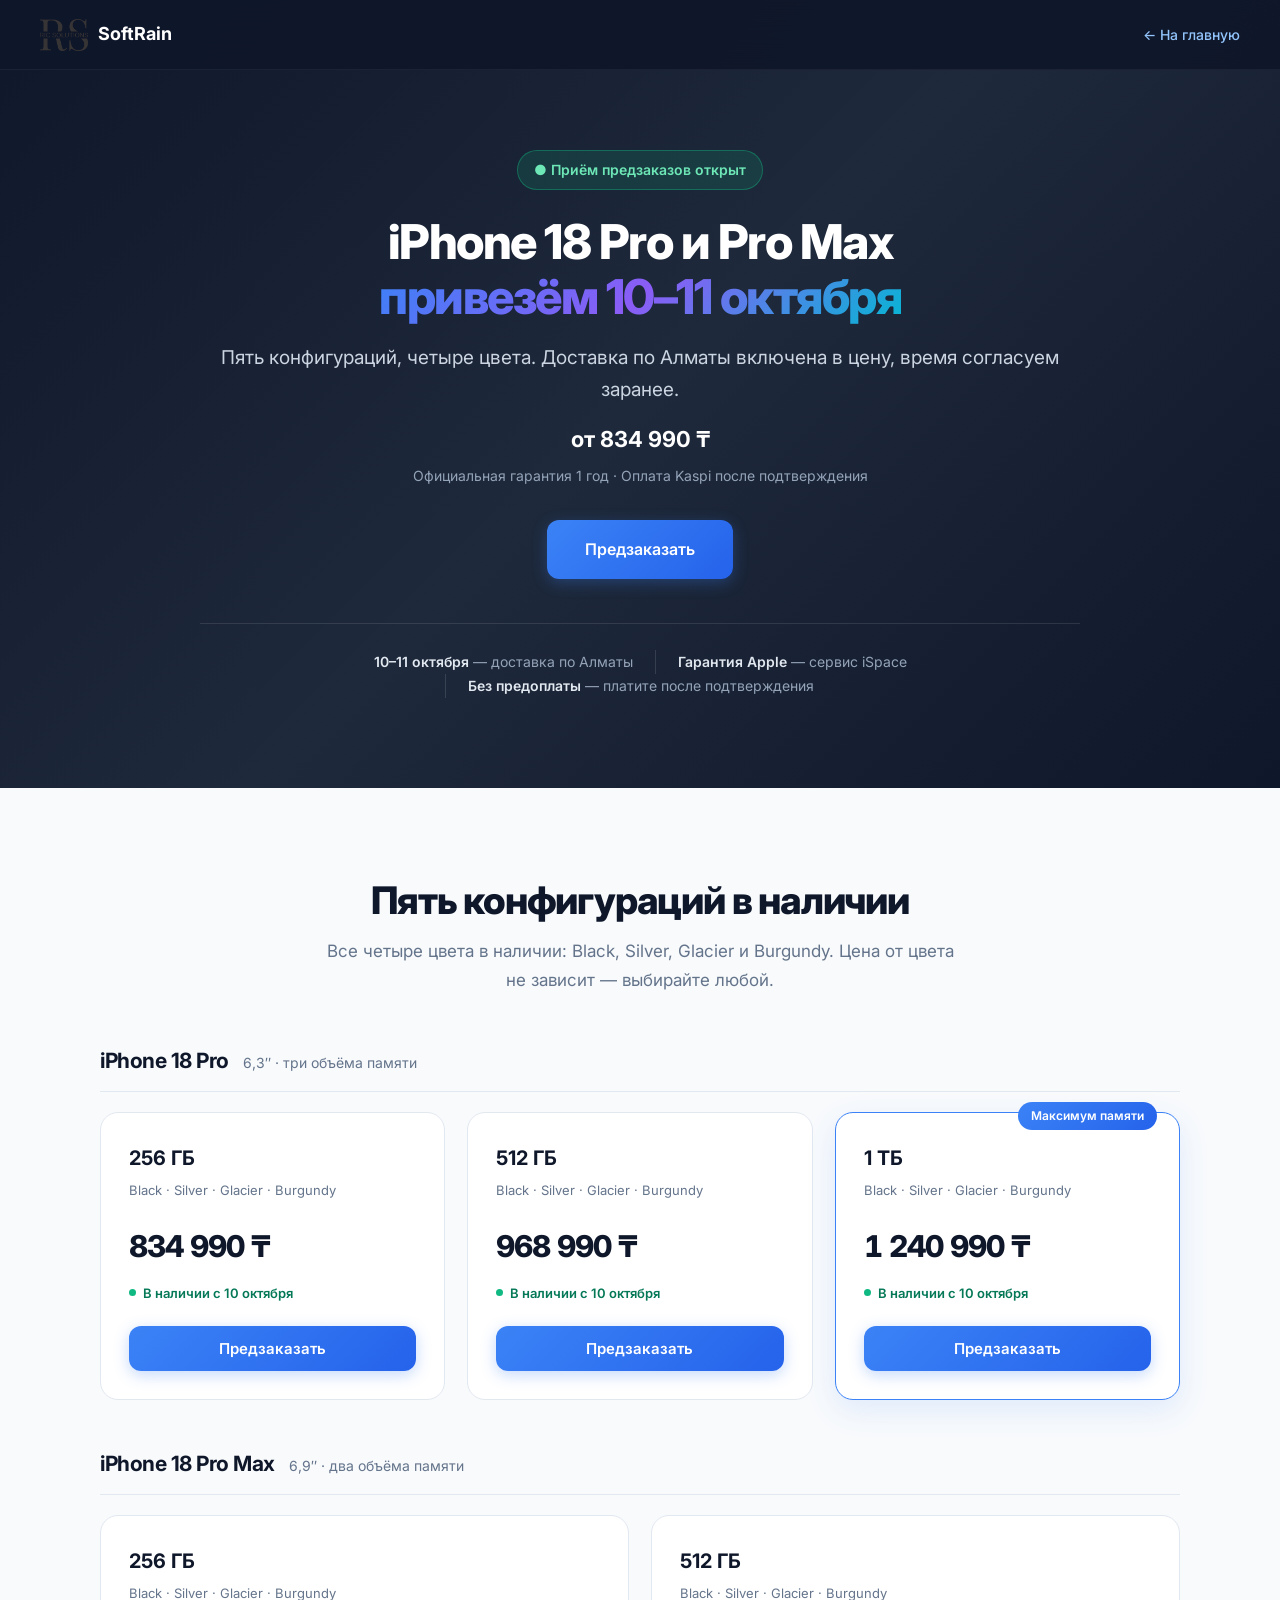
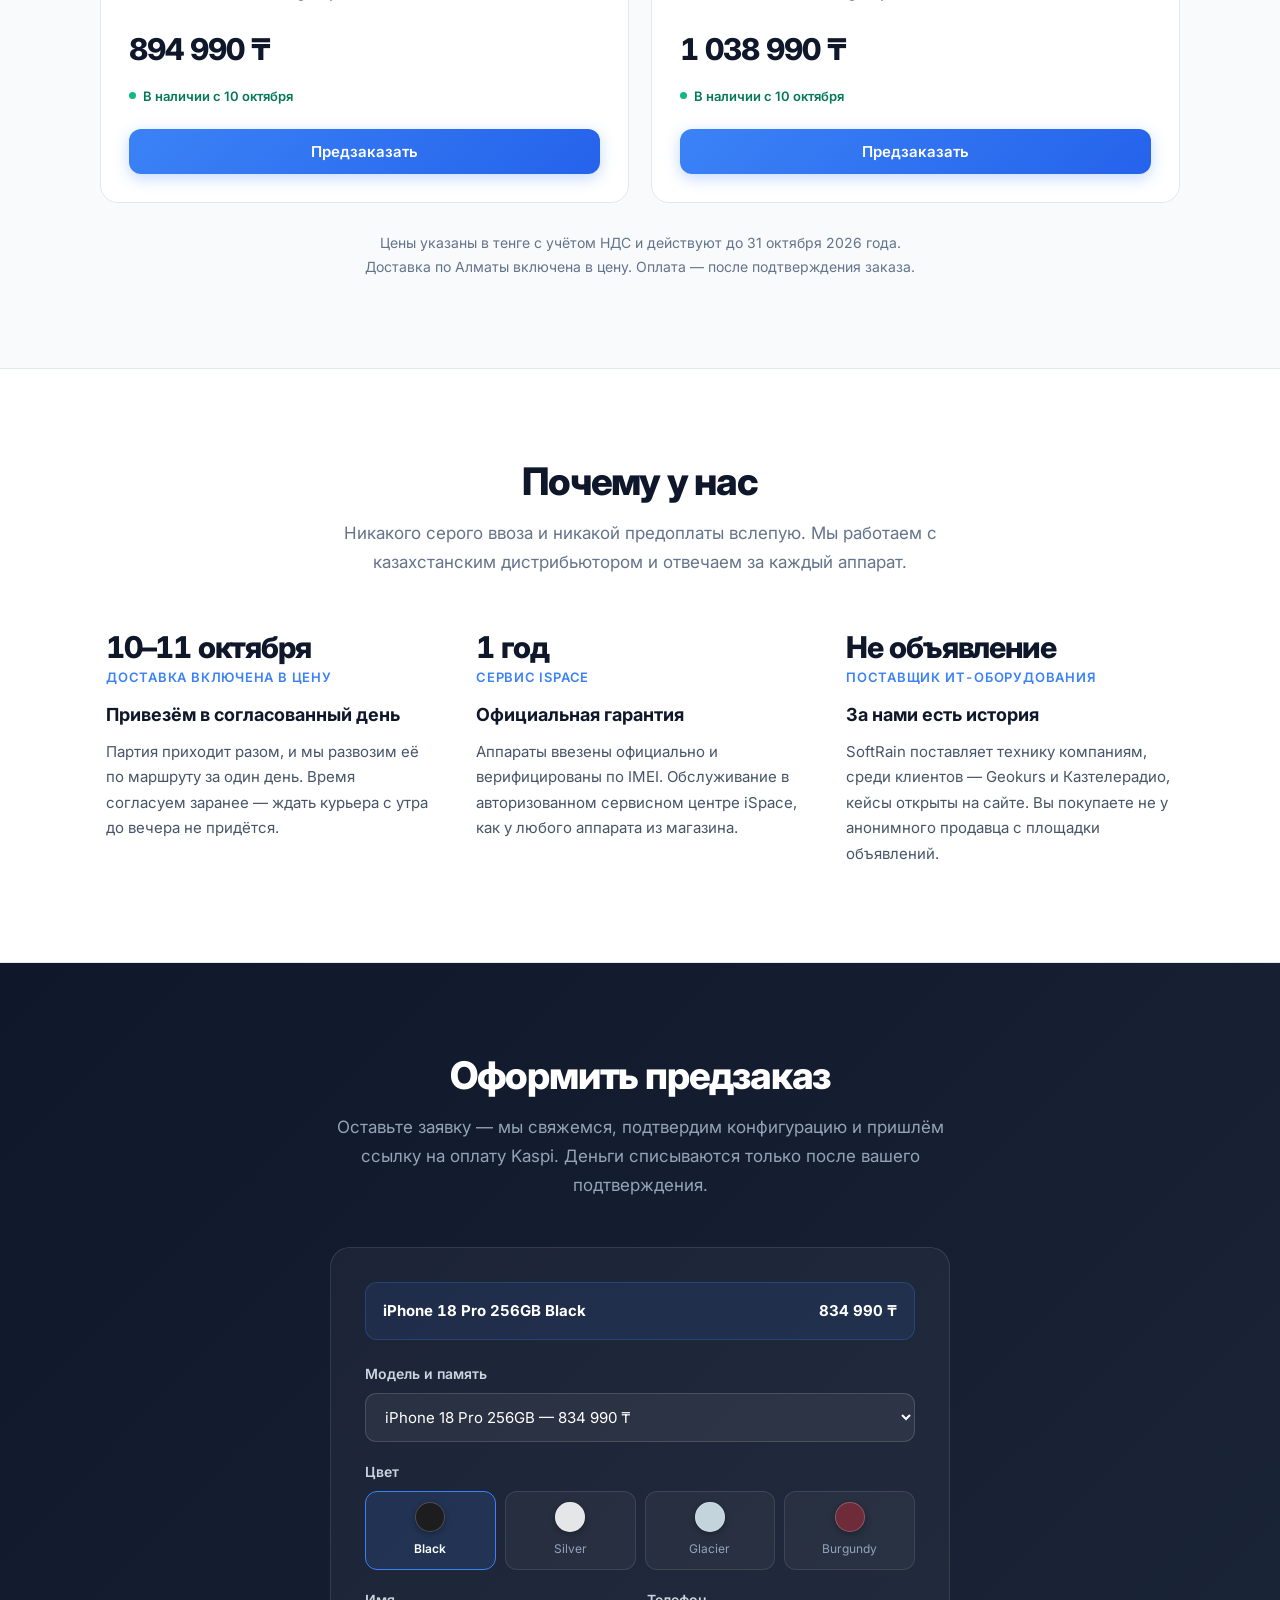
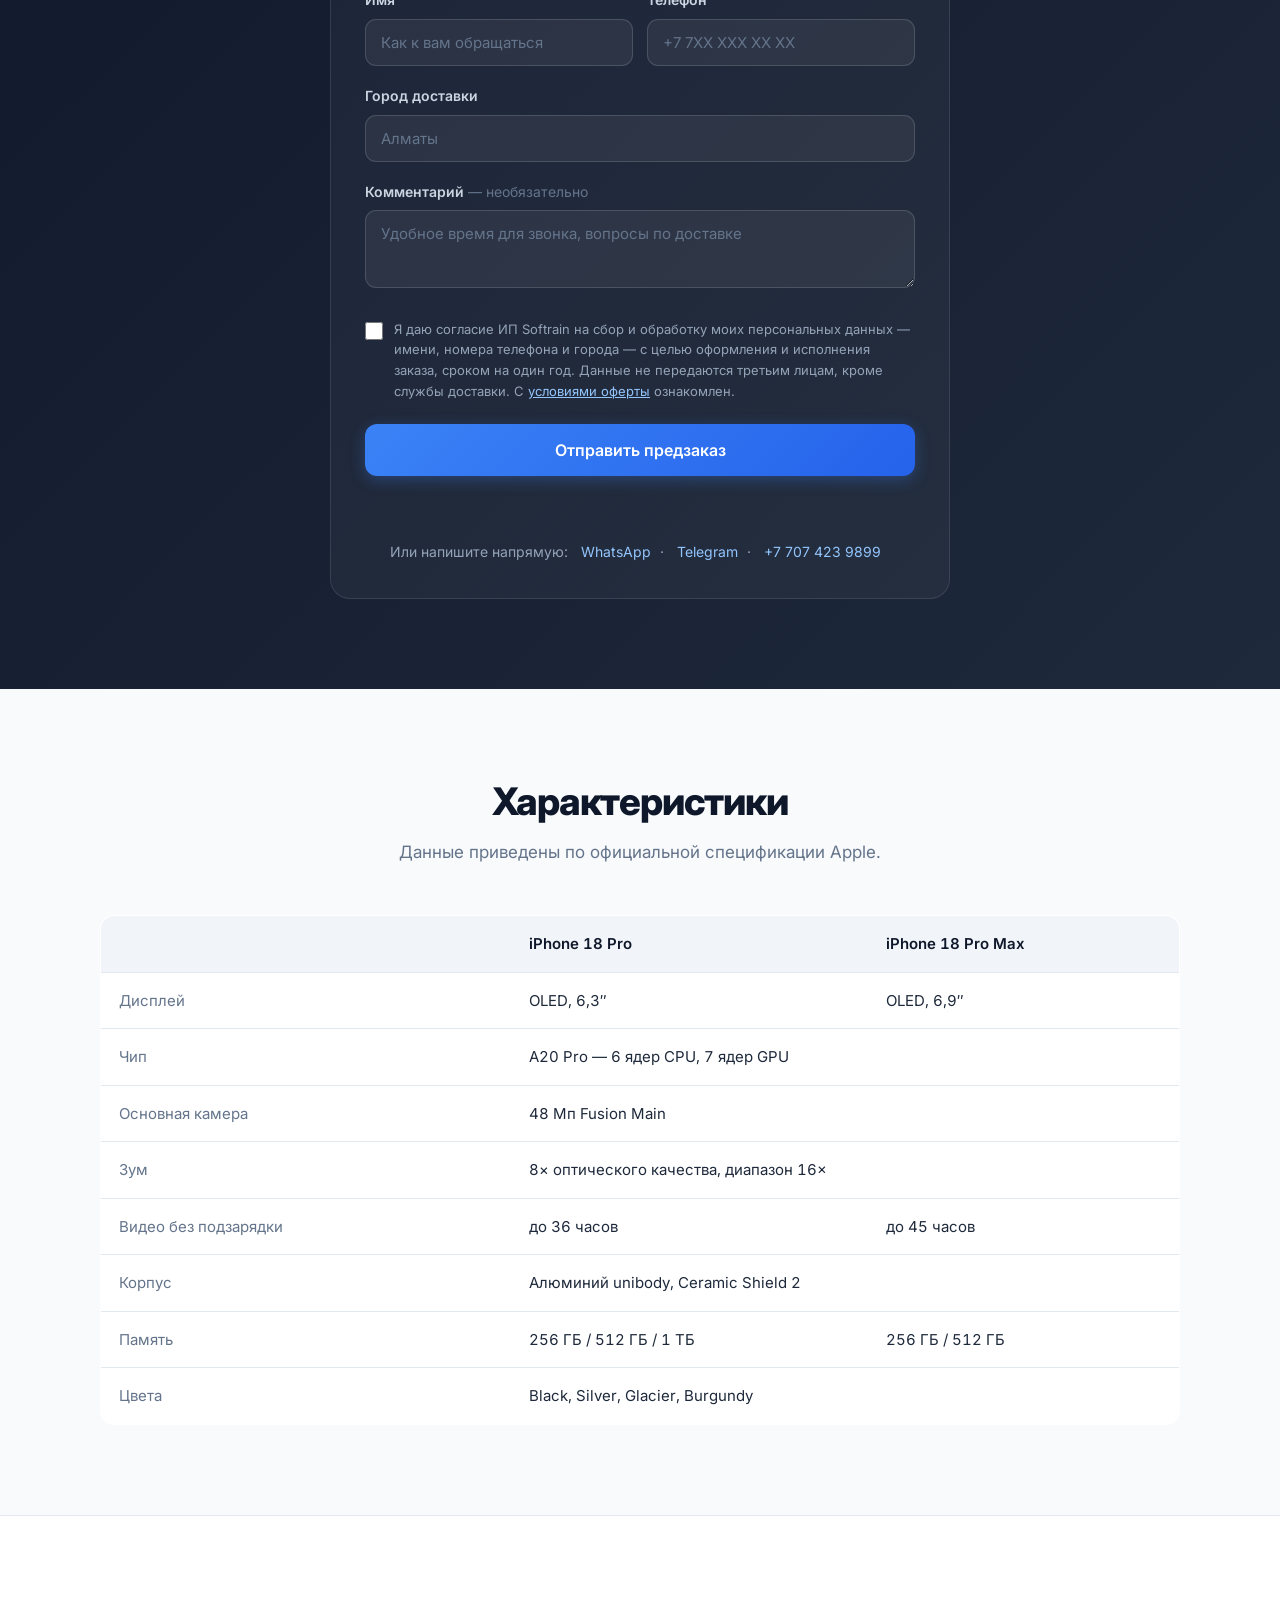
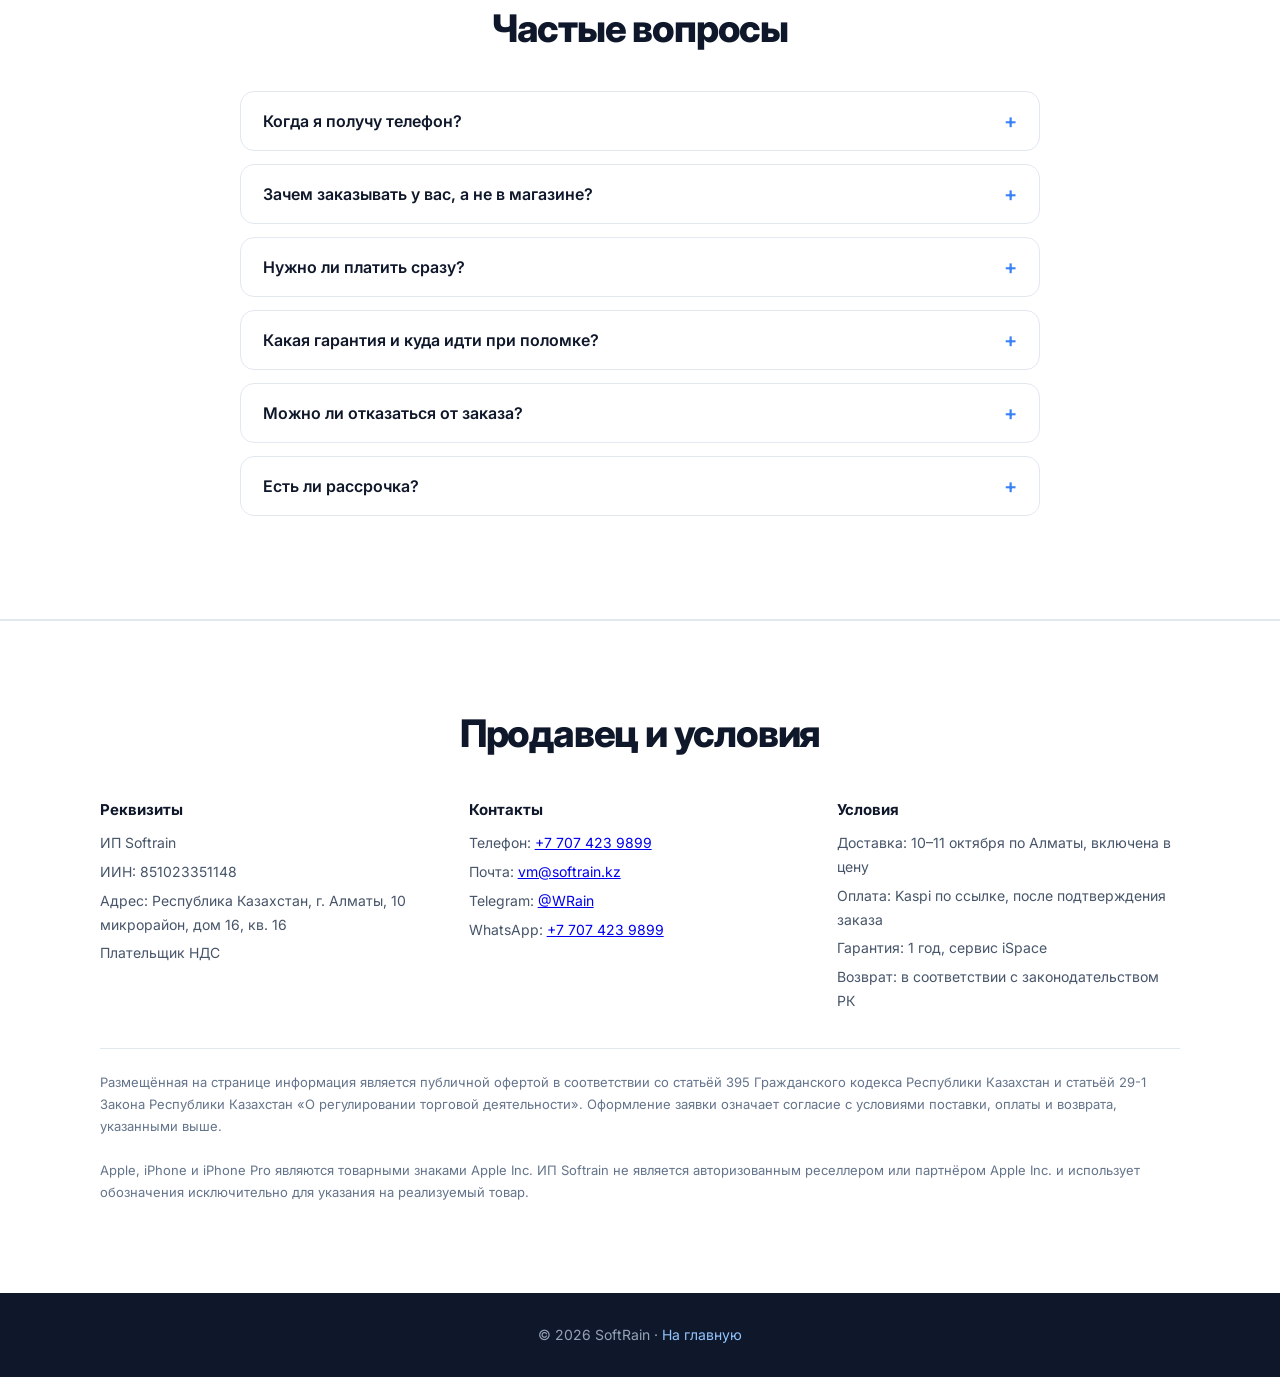
==== iphone-18-pro/index.html @ 3cad9bac "SEO: убран сломанный hreflang, добавлен узел организации Главная: три alternate hreflang вели на оди" ====
<!DOCTYPE html>
<html lang="ru">
<head>
  <meta charset="UTF-8">
  <meta name="viewport" content="width=device-width, initial-scale=1.0">
  <link rel="icon" type="image/svg+xml" href="../favicon.svg">
  <link rel="icon" type="image/png" href="../logo.png">

  <title>iPhone 18 Pro и Pro Max — предзаказ в Алматы от 834 990 ₸ | SoftRain</title>
  <meta name="description" content="Предзаказ iPhone 18 Pro и iPhone 18 Pro Max в Алматы от 834 990 ₸. Пять конфигураций, четыре цвета, доставка 10–11 октября включена в цену, официальная гарантия 1 год.">
  <meta name="robots" content="index, follow">
  <link rel="canonical" href="https://softrain.kz/iphone-18-pro/">

  <meta property="og:type" content="website">
  <meta property="og:url" content="https://softrain.kz/iphone-18-pro/">
  <meta property="og:title" content="iPhone 18 Pro и Pro Max — предзаказ в Алматы от 834 990 ₸">
  <meta property="og:description" content="Пять конфигураций, четыре цвета. Доставка 10–11 октября по Алматы включена в цену. Официальная гарантия 1 год, оплата Kaspi после подтверждения.">
  <meta property="og:image" content="https://softrain.kz/logo.png">
  <meta property="og:image:alt" content="SoftRain — предзаказ iPhone 18 Pro в Алматы">
  <meta property="og:locale" content="ru_RU">
  <meta property="og:site_name" content="SoftRain">
  <meta name="twitter:card" content="summary">
  <meta name="twitter:title" content="iPhone 18 Pro и Pro Max — предзаказ в Алматы">
  <meta name="twitter:description" content="Пять конфигураций, четыре цвета. Доставка 10–11 октября по Алматы включена в цену.">
  <meta name="twitter:image" content="https://softrain.kz/logo.png">

  <link rel="preconnect" href="https://fonts.googleapis.com">
  <link rel="preconnect" href="https://fonts.gstatic.com" crossorigin>
  <link href="https://fonts.googleapis.com/css2?family=Inter:wght@300;400;500;600;700;800&display=swap" rel="stylesheet">

  <style>
    :root {
      --blue: #3b82f6;
      --blue-dark: #2563eb;
      --navy: #0f172a;
      --navy-soft: #1e293b;
      --bg: #f8fafc;
      --border: #e2e8f0;
      --muted: #64748b;
      --muted-dark: #475569;
      --green: #10b981;
      --amber: #f59e0b;
    }

    * { box-sizing: border-box; margin: 0; padding: 0; }
    html { scroll-behavior: smooth; }

    body {
      font-family: 'Inter', 'Segoe UI', Tahoma, Geneva, Verdana, sans-serif;
      line-height: 1.7;
      background: var(--bg);
      color: var(--navy-soft);
    }

    /* ===== NAV ===== */
    .navbar {
      position: fixed; top: 0; left: 0; right: 0; z-index: 100;
      background: rgba(15, 23, 42, 0.95);
      backdrop-filter: blur(20px);
      padding: 0 40px;
      display: flex; align-items: center; justify-content: space-between;
      height: 70px;
      border-bottom: 1px solid rgba(255,255,255,0.05);
    }
    .nav-logo { display: flex; align-items: center; gap: 10px; text-decoration: none; color: #fff; font-weight: 700; font-size: 18px; }
    .nav-logo img { height: 32px; width: auto; }
    .nav-back { color: #93c5fd; text-decoration: none; font-size: 14px; font-weight: 500; }
    .nav-back:hover { color: #fff; }

    /* ===== HERO ===== */
    .hero {
      background: linear-gradient(135deg, #0f172a 0%, #1e293b 50%, #0f172a 100%);
      color: #fff;
      padding: 150px 20px 90px;
      text-align: center;
    }
    .hero-inner { max-width: 880px; margin: 0 auto; }
    .hero-badge {
      display: inline-flex; align-items: center; gap: 8px;
      background: rgba(16, 185, 129, 0.15);
      border: 1px solid rgba(16, 185, 129, 0.4);
      color: #6ee7b7;
      padding: 7px 16px; border-radius: 100px;
      font-size: 14px; font-weight: 600; margin-bottom: 24px;
    }
    .hero h1 {
      font-size: 48px; font-weight: 800; line-height: 1.15;
      letter-spacing: -1.5px; margin-bottom: 18px;
    }
    .hero h1 .accent {
      background: linear-gradient(135deg, #3b82f6, #8b5cf6, #06b6d4);
      -webkit-background-clip: text; background-clip: text; -webkit-text-fill-color: transparent;
    }
    .hero p.lead { font-size: 19px; color: #cbd5e1; margin-bottom: 14px; }
    .hero-price { font-size: 22px; font-weight: 700; color: #fff; margin-bottom: 32px; }
    .hero-price small { display: block; font-size: 14px; font-weight: 400; color: #94a3b8; margin-top: 6px; }

    .btn {
      display: inline-block; padding: 16px 38px; border-radius: 12px;
      font-size: 16px; font-weight: 600; text-decoration: none;
      border: none; cursor: pointer; transition: all .3s ease;
      font-family: inherit;
    }
    .btn-primary {
      background: linear-gradient(135deg, #3b82f6, #2563eb);
      color: #fff; box-shadow: 0 4px 15px rgba(59,130,246,.3);
    }
    .btn-primary:hover { transform: translateY(-2px); box-shadow: 0 8px 25px rgba(59,130,246,.4); }
    .btn-primary:disabled { opacity: .6; cursor: not-allowed; transform: none; }

    .hero-facts {
      display: flex; flex-wrap: wrap; justify-content: center;
      margin-top: 44px; border-top: 1px solid rgba(255,255,255,.1); padding-top: 26px;
    }
    .hero-fact { font-size: 14px; color: #94a3b8; padding: 0 22px; }
    .hero-fact + .hero-fact { border-left: 1px solid rgba(255,255,255,.12); }
    .hero-fact b { color: #e2e8f0; font-weight: 600; }

    /* ===== SECTIONS ===== */
    .section { padding: 90px 20px; }
    .section-inner { max-width: 1080px; margin: 0 auto; }
    .section-title { font-size: 38px; font-weight: 800; color: var(--navy); letter-spacing: -1.2px; line-height: 1.2; margin-bottom: 14px; text-align: center; }
    .section-sub { font-size: 17px; color: var(--muted); text-align: center; max-width: 640px; margin: 0 auto 48px; }

    /* ===== PRICE CARDS ===== */
    .models { display: grid; grid-template-columns: repeat(auto-fit, minmax(290px, 1fr)); gap: 22px; }
    .model-group + .model-group { margin-top: 46px; }
    .group-head {
      display: flex; align-items: baseline; gap: 14px; flex-wrap: wrap;
      margin-bottom: 20px; padding-bottom: 12px; border-bottom: 1px solid var(--border);
    }
    .group-head h3 { font-size: 21px; font-weight: 700; color: var(--navy); letter-spacing: -.5px; }
    .group-head span { font-size: 14px; color: var(--muted); }
    .model-card {
      background: #fff; border: 1px solid var(--border); border-radius: 18px;
      padding: 28px; transition: all .3s ease; position: relative;
      display: flex; flex-direction: column;
    }
    .model-card:hover { border-color: var(--blue); box-shadow: 0 12px 34px rgba(15,23,42,.09); transform: translateY(-3px); }
    .model-card.featured { border-color: var(--blue); box-shadow: 0 10px 30px rgba(59,130,246,.13); }
    .model-tag {
      position: absolute; top: -11px; right: 22px;
      background: linear-gradient(135deg, #3b82f6, #2563eb); color: #fff;
      font-size: 12px; font-weight: 600; padding: 4px 13px; border-radius: 100px;
    }
    .model-name { font-size: 20px; font-weight: 700; color: var(--navy); margin-bottom: 4px; }
    .model-meta { font-size: 13px; color: var(--muted); margin-bottom: 20px; }
    .price-row { display: flex; align-items: baseline; gap: 12px; flex-wrap: wrap; font-variant-numeric: tabular-nums; }
    .price-our { font-size: 30px; font-weight: 800; color: var(--navy); letter-spacing: -1px; }
    .model-avail {
      margin-top: 10px; font-size: 13px; font-weight: 600; color: #047857;
      display: flex; align-items: center; gap: 7px;
    }
    .model-avail::before { content: ''; width: 7px; height: 7px; border-radius: 50%; background: var(--green); }
    .model-card .btn { margin-top: 22px; width: 100%; text-align: center; padding: 13px; font-size: 15px; }
    .model-spacer { flex: 1; }

    .price-note { text-align: center; font-size: 14px; color: var(--muted); margin-top: 28px; }

    /* ===== WHY ===== */
    .why-section { background: #fff; border-top: 1px solid var(--border); border-bottom: 1px solid var(--border); }
    .why-grid { display: grid; grid-template-columns: repeat(auto-fit, minmax(280px, 1fr)); gap: 30px; }
    .why-item { padding: 6px; }
    .why-figure {
      font-size: 30px; font-weight: 800; color: var(--navy); letter-spacing: -1.2px;
      font-variant-numeric: tabular-nums; line-height: 1.1; margin-bottom: 4px;
    }
    .why-figure small { display: block; font-size: 13px; font-weight: 600; color: var(--blue); letter-spacing: .06em; text-transform: uppercase; margin-top: 6px; }
    .why-item h3 { font-size: 18px; font-weight: 700; color: var(--navy); margin: 16px 0 8px; }
    .why-item p { font-size: 15px; color: var(--muted-dark); }

    /* ===== FORM ===== */
    .order-section { background: linear-gradient(135deg, #0f172a, #1e293b); color: #fff; }
    .order-section .section-title { color: #fff; }
    .order-section .section-sub { color: #94a3b8; }
    .order-box { max-width: 620px; margin: 0 auto; background: rgba(255,255,255,.04); border: 1px solid rgba(255,255,255,.1); border-radius: 20px; padding: 34px; }
    .field { margin-bottom: 18px; }
    .field label { display: block; font-size: 14px; font-weight: 600; color: #cbd5e1; margin-bottom: 7px; }
    .field input, .field select, .field textarea {
      width: 100%; padding: 13px 15px; border-radius: 11px;
      border: 1px solid rgba(255,255,255,.14); background: rgba(255,255,255,.06);
      color: #fff; font-size: 15px; font-family: inherit;
    }
    .field input::placeholder, .field textarea::placeholder { color: #64748b; }
    .field input:focus, .field select:focus, .field textarea:focus { outline: none; border-color: var(--blue); background: rgba(255,255,255,.09); }
    .field select option { background: #1e293b; color: #fff; }
    .field textarea { resize: vertical; min-height: 78px; }
    .field-row { display: grid; grid-template-columns: 1fr 1fr; gap: 14px; }

    .colors { display: flex; gap: 9px; flex-wrap: wrap; }
    .swatch {
      display: flex; flex-direction: column; align-items: center; gap: 7px;
      cursor: pointer; padding: 10px 8px; border-radius: 12px;
      border: 1px solid rgba(255,255,255,.1); background: rgba(255,255,255,.04);
      transition: all .2s ease; min-width: 74px; flex: 1;
    }
    .swatch:hover { background: rgba(255,255,255,.08); }
    .swatch.active { border-color: var(--blue); background: rgba(59,130,246,.14); }
    .swatch-dot { width: 30px; height: 30px; border-radius: 50%; box-shadow: inset 0 0 0 1px rgba(255,255,255,.22), 0 2px 6px rgba(0,0,0,.3); }
    .swatch-name { font-size: 12px; color: #94a3b8; }
    .swatch.active .swatch-name { color: #fff; font-weight: 600; }

    .consent { display: flex; gap: 11px; align-items: flex-start; margin: 22px 0; }
    .consent input { width: 18px; height: 18px; margin-top: 3px; flex-shrink: 0; accent-color: var(--blue); }
    .consent label { font-size: 13px; color: #94a3b8; line-height: 1.6; }
    .consent a { color: #93c5fd; }

    .order-summary {
      background: rgba(59,130,246,.1); border: 1px solid rgba(59,130,246,.25);
      border-radius: 12px; padding: 15px 17px; margin-bottom: 22px; font-size: 15px;
    }
    .order-summary b { color: #fff; }
    .order-summary .sum-price { float: right; font-weight: 700; color: #fff; }

    .form-status { margin-top: 16px; font-size: 14px; min-height: 22px; }
    .form-status.error { color: #fca5a5; }
    .form-status.success { color: #6ee7b7; }
    .form-status pre { background: rgba(0,0,0,.3); padding: 12px; border-radius: 9px; margin-top: 10px; font-size: 12px; overflow-x: auto; color: #cbd5e1; }

    .alt-contacts { text-align: center; margin-top: 26px; font-size: 14px; color: #94a3b8; }
    .alt-contacts a { color: #93c5fd; text-decoration: none; margin: 0 9px; }

    /* ===== SPECS ===== */
    .spec-table { width: 100%; border-collapse: collapse; background: #fff; border-radius: 14px; overflow: hidden; border: 1px solid var(--border); }
    .spec-table th, .spec-table td { padding: 15px 18px; text-align: left; border-bottom: 1px solid var(--border); font-size: 15px; }
    .spec-table th { background: #f1f5f9; font-weight: 600; color: var(--navy); }
    .spec-table td:first-child { color: var(--muted); width: 38%; }
    .spec-table tr:last-child th, .spec-table tr:last-child td { border-bottom: none; }
    .table-scroll { overflow-x: auto; }

    /* ===== FAQ ===== */
    .faq-item { background: #fff; border: 1px solid var(--border); border-radius: 14px; margin-bottom: 13px; overflow: hidden; }
    .faq-q { width: 100%; text-align: left; padding: 19px 22px; background: none; border: none; font-size: 16px; font-weight: 600; color: var(--navy); cursor: pointer; font-family: inherit; display: flex; justify-content: space-between; align-items: center; gap: 14px; }
    .faq-q span.chev { color: var(--blue); font-size: 20px; line-height: 1; transition: transform .25s ease; }
    .faq-item.open .faq-q span.chev { transform: rotate(45deg); }
    .faq-a { padding: 0 22px; max-height: 0; overflow: hidden; transition: max-height .3s ease, padding .3s ease; color: var(--muted-dark); font-size: 15px; }
    .faq-item.open .faq-a { padding: 0 22px 20px; max-height: 420px; }

    /* ===== LEGAL ===== */
    .legal-section { background: #fff; border-top: 1px solid var(--border); }
    .legal-grid { display: grid; grid-template-columns: repeat(auto-fit, minmax(260px, 1fr)); gap: 26px; font-size: 14px; color: var(--muted-dark); }
    .legal-grid h4 { font-size: 15px; color: var(--navy); margin-bottom: 9px; font-weight: 700; }
    .legal-grid p { margin-bottom: 5px; }
    .legal-note { margin-top: 30px; padding-top: 22px; border-top: 1px solid var(--border); font-size: 13px; color: var(--muted); }

    .footer { background: var(--navy); color: #94a3b8; text-align: center; padding: 30px 20px; font-size: 14px; }
    .footer a { color: #93c5fd; text-decoration: none; }

    /* ===== ТИПОГРАФИКА И ДОСТУПНОСТЬ ===== */
    h1, h2, h3, .section-title { text-wrap: balance; }
    .order-summary, .swatch-name, .spec-table td, .spec-table th { font-variant-numeric: tabular-nums; }

    a:focus-visible, button:focus-visible, input:focus-visible,
    select:focus-visible, textarea:focus-visible, .swatch:focus-visible {
      outline: 2px solid var(--blue); outline-offset: 3px; border-radius: 6px;
    }
    .order-section a:focus-visible, .order-section button:focus-visible,
    .order-section input:focus-visible, .order-section select:focus-visible,
    .order-section textarea:focus-visible, .swatch:focus-visible { outline-color: #93c5fd; }

    @media (prefers-reduced-motion: reduce) {
      html { scroll-behavior: auto; }
      *, *::before, *::after {
        animation-duration: .01ms !important; animation-iteration-count: 1 !important;
        transition-duration: .01ms !important;
      }
      .model-card:hover, .btn-primary:hover { transform: none; }
    }

    @media (max-width: 768px) {
      .navbar { padding: 0 18px; }
      .hero { padding: 120px 18px 66px; }
      .hero h1 { font-size: 32px; letter-spacing: -1px; }
      .hero p.lead { font-size: 16px; }
      .section { padding: 60px 18px; }
      .section-title { font-size: 27px; }
      .field-row { grid-template-columns: 1fr; }
      .order-box { padding: 24px 20px; }
      .hero-facts { flex-direction: column; align-items: center; gap: 14px; }
      .hero-fact { padding: 0; }
      .hero-fact + .hero-fact { border-left: none; }
    }
  </style>

  <script type="application/ld+json">
  {
    "@context": "https://schema.org",
    "@graph": [
      {
        "@type": "Organization",
        "@id": "https://softrain.kz/#organization",
        "name": "SoftRain",
        "url": "https://softrain.kz/",
        "logo": "https://softrain.kz/logo.png",
        "email": "vm@softrain.kz",
        "telephone": "+77074239899",
        "address": {
          "@type": "PostalAddress",
          "addressLocality": "Алматы",
          "addressCountry": "KZ"
        },
        "areaServed": { "@type": "City", "name": "Алматы" },
        "contactPoint": {
          "@type": "ContactPoint",
          "telephone": "+77074239899",
          "email": "vm@softrain.kz",
          "contactType": "sales",
          "areaServed": "KZ",
          "availableLanguage": ["Russian", "Kazakh"]
        }
      },
      {
        "@type": "BreadcrumbList",
        "itemListElement": [
          { "@type": "ListItem", "position": 1, "name": "SoftRain", "item": "https://softrain.kz/" },
          { "@type": "ListItem", "position": 2, "name": "iPhone 18 Pro и Pro Max", "item": "https://softrain.kz/iphone-18-pro/" }
        ]
      },
      {
        "@type": "ProductGroup",
        "name": "iPhone 18 Pro",
        "description": "iPhone 18 Pro, дисплей OLED 6,3 дюйма, чип A20 Pro, камера 48 Мп Fusion Main. Доступен в цветах Black, Silver, Glacier и Burgundy.",
        "brand": { "@type": "Brand", "name": "Apple" },
        "productGroupID": "iphone-18-pro",
        "variesBy": ["https://schema.org/size"],
        "hasVariant": [
          {
            "@type": "Product", "name": "iPhone 18 Pro 256GB",
            "offers": { "@type": "Offer", "price": "834990", "priceCurrency": "KZT",
              "availability": "https://schema.org/PreOrder", "availabilityStarts": "2026-10-10",
              "priceValidUntil": "2026-10-31", "itemCondition": "https://schema.org/NewCondition",
              "seller": { "@id": "https://softrain.kz/#organization" } }
          },
          {
            "@type": "Product", "name": "iPhone 18 Pro 512GB",
            "offers": { "@type": "Offer", "price": "968990", "priceCurrency": "KZT",
              "availability": "https://schema.org/PreOrder", "availabilityStarts": "2026-10-10",
              "priceValidUntil": "2026-10-31", "itemCondition": "https://schema.org/NewCondition",
              "seller": { "@id": "https://softrain.kz/#organization" } }
          },
          {
            "@type": "Product", "name": "iPhone 18 Pro 1TB",
            "offers": { "@type": "Offer", "price": "1240990", "priceCurrency": "KZT",
              "availability": "https://schema.org/PreOrder", "availabilityStarts": "2026-10-10",
              "priceValidUntil": "2026-10-31", "itemCondition": "https://schema.org/NewCondition",
              "seller": { "@id": "https://softrain.kz/#organization" } }
          }
        ]
      },
      {
        "@type": "ProductGroup",
        "name": "iPhone 18 Pro Max",
        "description": "iPhone 18 Pro Max, дисплей OLED 6,9 дюйма, чип A20 Pro, камера 48 Мп Fusion Main. Доступен в цветах Black, Silver, Glacier и Burgundy.",
        "brand": { "@type": "Brand", "name": "Apple" },
        "productGroupID": "iphone-18-pro-max",
        "variesBy": ["https://schema.org/size"],
        "hasVariant": [
          {
            "@type": "Product", "name": "iPhone 18 Pro Max 256GB",
            "offers": { "@type": "Offer", "price": "894990", "priceCurrency": "KZT",
              "availability": "https://schema.org/PreOrder", "availabilityStarts": "2026-10-10",
              "priceValidUntil": "2026-10-31", "itemCondition": "https://schema.org/NewCondition",
              "seller": { "@id": "https://softrain.kz/#organization" } }
          },
          {
            "@type": "Product", "name": "iPhone 18 Pro Max 512GB",
            "offers": { "@type": "Offer", "price": "1038990", "priceCurrency": "KZT",
              "availability": "https://schema.org/PreOrder", "availabilityStarts": "2026-10-10",
              "priceValidUntil": "2026-10-31", "itemCondition": "https://schema.org/NewCondition",
              "seller": { "@id": "https://softrain.kz/#organization" } }
          }
        ]
      }
    ]
  }
  </script>
</head>
<body>

  <nav class="navbar">
    <a href="../" class="nav-logo">
      <img src="../logo.png" alt="SoftRain">
      <span>SoftRain</span>
    </a>
    <a href="../" class="nav-back">← На главную</a>
  </nav>

  <section class="hero">
    <div class="hero-inner">
      <div class="hero-badge">● Приём предзаказов открыт</div>
      <h1>iPhone 18 Pro и Pro Max<br><span class="accent">привезём 10–11 октября</span></h1>
      <p class="lead">Пять конфигураций, четыре цвета. Доставка по Алматы включена в цену, время согласуем заранее.</p>
      <div class="hero-price">
        от 834 990 ₸
        <small>Официальная гарантия 1 год · Оплата Kaspi после подтверждения</small>
      </div>
      <a href="#order" class="btn btn-primary">Предзаказать</a>

      <div class="hero-facts">
        <div class="hero-fact"><b>10–11 октября</b> — доставка по Алматы</div>
        <div class="hero-fact"><b>Гарантия Apple</b> — сервис iSpace</div>
        <div class="hero-fact"><b>Без предоплаты</b> — платите после подтверждения</div>
      </div>
    </div>
  </section>

  <section class="section">
    <div class="section-inner">
      <h2 class="section-title">Пять конфигураций в наличии</h2>
      <p class="section-sub">Все четыре цвета в наличии: Black, Silver, Glacier и Burgundy. Цена от цвета не зависит — выбирайте любой.</p>

      <div class="model-group">
        <div class="group-head"><h3>iPhone 18 Pro</h3><span>6,3″ · три объёма памяти</span></div>
        <div class="models" id="models-pro"></div>
      </div>

      <div class="model-group">
        <div class="group-head"><h3>iPhone 18 Pro Max</h3><span>6,9″ · два объёма памяти</span></div>
        <div class="models" id="models-max"></div>
      </div>

      <p class="price-note">
        Цены указаны в тенге с учётом НДС и действуют до 31 октября 2026 года.<br>
        Доставка по Алматы включена в цену. Оплата — после подтверждения заказа.
      </p>
    </div>
  </section>

  <section class="section why-section">
    <div class="section-inner">
      <h2 class="section-title">Почему у нас</h2>
      <p class="section-sub">Никакого серого ввоза и никакой предоплаты вслепую. Мы работаем с казахстанским дистрибьютором и отвечаем за каждый аппарат.</p>

      <div class="why-grid">
        <div class="why-item">
          <div class="why-figure">10–11 октября<small>доставка включена в цену</small></div>
          <h3>Привезём в согласованный день</h3>
          <p>Партия приходит разом, и мы развозим её по маршруту за один день. Время согласуем заранее — ждать курьера с утра до вечера не придётся.</p>
        </div>
        <div class="why-item">
          <div class="why-figure">1 год<small>сервис iSpace</small></div>
          <h3>Официальная гарантия</h3>
          <p>Аппараты ввезены официально и верифицированы по IMEI. Обслуживание в авторизованном сервисном центре iSpace, как у любого аппарата из магазина.</p>
        </div>
        <div class="why-item">
          <div class="why-figure">Не объявление<small>поставщик ИТ-оборудования</small></div>
          <h3>За нами есть история</h3>
          <p>SoftRain поставляет технику компаниям, среди клиентов — Geokurs и Казтелерадио, кейсы открыты на сайте. Вы покупаете не у анонимного продавца с площадки объявлений.</p>
        </div>
      </div>
    </div>
  </section>

  <section class="section order-section" id="order">
    <div class="section-inner">
      <h2 class="section-title">Оформить предзаказ</h2>
      <p class="section-sub">Оставьте заявку — мы свяжемся, подтвердим конфигурацию и пришлём ссылку на оплату Kaspi. Деньги списываются только после вашего подтверждения.</p>

      <div class="order-box">
        <form id="orderForm" novalidate>
          <div class="order-summary">
            <b id="sumModel">iPhone 18 Pro 256GB</b>
            <span class="sum-price" id="sumPrice">834 990 ₸</span>
          </div>

          <div class="field">
            <label for="fModel">Модель и память</label>
            <select id="fModel" name="model"></select>
          </div>

          <div class="field">
            <label>Цвет</label>
            <div class="colors" id="fColors"></div>
          </div>

          <div class="field-row">
            <div class="field">
              <label for="fName">Имя</label>
              <input type="text" id="fName" name="name" placeholder="Как к вам обращаться" required>
            </div>
            <div class="field">
              <label for="fPhone">Телефон</label>
              <input type="tel" id="fPhone" name="phone" placeholder="+7 7XX XXX XX XX" required>
            </div>
          </div>

          <div class="field">
            <label for="fCity">Город доставки</label>
            <input type="text" id="fCity" name="city" placeholder="Алматы" required>
          </div>

          <div class="field">
            <label for="fComment">Комментарий <span style="font-weight:400;color:#64748b">— необязательно</span></label>
            <textarea id="fComment" name="comment" placeholder="Удобное время для звонка, вопросы по доставке"></textarea>
          </div>

          <!-- Ловушка для ботов: человек это поле не видит и не заполняет -->
          <div aria-hidden="true" style="position:absolute;left:-9999px;top:auto;width:1px;height:1px;overflow:hidden">
            <label for="fWebsite">Не заполняйте это поле</label>
            <input type="text" id="fWebsite" name="website" tabindex="-1" autocomplete="off">
          </div>

          <div class="consent">
            <input type="checkbox" id="fConsent" name="consent" required>
            <label for="fConsent">
              Я даю согласие ИП Softrain на сбор и обработку моих персональных данных — имени, номера телефона и города — с целью оформления и исполнения заказа, сроком на один год. Данные не передаются третьим лицам, кроме службы доставки. С <a href="#legal">условиями оферты</a> ознакомлен.
            </label>
          </div>

          <button type="submit" class="btn btn-primary" id="submitBtn" style="width:100%">Отправить предзаказ</button>
          <div class="form-status" id="formStatus"></div>
        </form>

        <div class="alt-contacts">
          Или напишите напрямую:
          <a href="https://wa.me/77074239899" target="_blank" rel="noopener">WhatsApp</a>·
          <a href="https://t.me/WRain" target="_blank" rel="noopener">Telegram</a>·
          <a href="tel:+77074239899">+7 707 423 9899</a>
        </div>
      </div>
    </div>
  </section>

  <section class="section">
    <div class="section-inner">
      <h2 class="section-title">Характеристики</h2>
      <p class="section-sub">Данные приведены по официальной спецификации Apple.</p>

      <div class="table-scroll">
        <table class="spec-table">
          <tr><th></th><th>iPhone 18 Pro</th><th>iPhone 18 Pro Max</th></tr>
          <tr><td>Дисплей</td><td>OLED, 6,3″</td><td>OLED, 6,9″</td></tr>
          <tr><td>Чип</td><td colspan="2">A20 Pro — 6 ядер CPU, 7 ядер GPU</td></tr>
          <tr><td>Основная камера</td><td colspan="2">48 Мп Fusion Main</td></tr>
          <tr><td>Зум</td><td colspan="2">8× оптического качества, диапазон 16×</td></tr>
          <tr><td>Видео без подзарядки</td><td>до 36 часов</td><td>до 45 часов</td></tr>
          <tr><td>Корпус</td><td colspan="2">Алюминий unibody, Ceramic Shield 2</td></tr>
          <tr><td>Память</td><td>256 ГБ / 512 ГБ / 1 ТБ</td><td>256 ГБ / 512 ГБ</td></tr>
          <tr><td>Цвета</td><td colspan="2">Black, Silver, Glacier, Burgundy</td></tr>
        </table>
      </div>
    </div>
  </section>

  <section class="section why-section">
    <div class="section-inner" style="max-width:800px">
      <h2 class="section-title">Частые вопросы</h2>
      <div style="margin-top:40px">

        <div class="faq-item">
          <button class="faq-q">Когда я получу телефон? <span class="chev">+</span></button>
          <div class="faq-a">Партия поступает 10 октября 2026 года, развозим 10 и 11 октября по Алматы. Точное время согласуем с вами заранее. Если сроки поставки сдвинутся, мы сообщим об этом сразу, а не в день доставки.</div>
        </div>

        <div class="faq-item">
          <button class="faq-q">Зачем заказывать у вас, а не в магазине? <span class="chev">+</span></button>
          <div class="faq-a">Если вам нужен аппарат сегодня и подходит любая комплектация — в магазине будет быстрее, и это честный ответ. К нам имеет смысл обращаться, когда важны конкретная конфигурация и цвет, доставка в удобное время без поездки в торговый центр и живой человек на связи вместо колл-центра. Товар тот же — официального ввоза, с верифицированным IMEI.</div>
        </div>

        <div class="faq-item">
          <button class="faq-q">Нужно ли платить сразу? <span class="chev">+</span></button>
          <div class="faq-a">Нет. Заявка ни к чему вас не обязывает и денег не списывает. Мы сначала созваниваемся, подтверждаем наличие конфигурации и срок, и только потом присылаем ссылку на оплату Kaspi.</div>
        </div>

        <div class="faq-item">
          <button class="faq-q">Какая гарантия и куда идти при поломке? <span class="chev">+</span></button>
          <div class="faq-a">Официальная гарантия Apple сроком 1 год. Обслуживание в авторизованном сервисном центре iSpace. Мы не являемся авторизованным партнёром Apple, но поставляем аппараты официального ввоза, на которые гарантия распространяется в полном объёме.</div>
        </div>

        <div class="faq-item">
          <button class="faq-q">Можно ли отказаться от заказа? <span class="chev">+</span></button>
          <div class="faq-a">Да. До момента оплаты — в любой момент без объяснения причин. После оплаты и до получения товара предоплата возвращается в полном объёме в соответствии с Законом РК «О защите прав потребителей».</div>
        </div>

        <div class="faq-item">
          <button class="faq-q">Есть ли рассрочка? <span class="chev">+</span></button>
          <div class="faq-a">Рассрочки Kaspi Red у нас нет — она доступна только продавцам на площадке Kaspi.kz. Оплата производится единым платежом через Kaspi по ссылке, которую мы присылаем в мессенджер.</div>
        </div>

      </div>
    </div>
  </section>

  <section class="section legal-section" id="legal">
    <div class="section-inner">
      <h2 class="section-title">Продавец и условия</h2>
      <div class="legal-grid" style="margin-top:40px">
        <div>
          <h4>Реквизиты</h4>
          <p>ИП Softrain</p>
          <p>ИИН: 851023351148</p>
          <p>Адрес: Республика Казахстан, г. Алматы, 10 микрорайон, дом 16, кв. 16</p>
          <p>Плательщик НДС</p>
        </div>
        <div>
          <h4>Контакты</h4>
          <p>Телефон: <a href="tel:+77074239899">+7 707 423 9899</a></p>
          <p>Почта: <a href="mailto:vm@softrain.kz">vm@softrain.kz</a></p>
          <p>Telegram: <a href="https://t.me/WRain" target="_blank" rel="noopener">@WRain</a></p>
          <p>WhatsApp: <a href="https://wa.me/77074239899" target="_blank" rel="noopener">+7 707 423 9899</a></p>
        </div>
        <div>
          <h4>Условия</h4>
          <p>Доставка: 10–11 октября по Алматы, включена в цену</p>
          <p>Оплата: Kaspi по ссылке, после подтверждения заказа</p>
          <p>Гарантия: 1 год, сервис iSpace</p>
          <p>Возврат: в соответствии с законодательством РК</p>
        </div>
      </div>

      <div class="legal-note">
        Размещённая на странице информация является публичной офертой в соответствии со статьёй 395 Гражданского кодекса Республики Казахстан и статьёй 29-1 Закона Республики Казахстан «О регулировании торговой деятельности». Оформление заявки означает согласие с условиями поставки, оплаты и возврата, указанными выше.
        <br><br>
        Apple, iPhone и iPhone Pro являются товарными знаками Apple Inc. ИП Softrain не является авторизованным реселлером или партнёром Apple Inc. и использует обозначения исключительно для указания на реализуемый товар.
      </div>
    </div>
  </section>

  <div class="footer">
    <p>© 2026 SoftRain · <a href="../">На главную</a></p>
  </div>

  <script>
    // ==== Конфигурация ====
    // Приёмник заявок — Cloudflare Worker.
    // Токен бота лежит в секретах Worker и в этот файл не попадает.
    // Пустая строка переводит форму в локальный режим: показывает payload, ничего не отправляет.
    var ORDER_ENDPOINT = 'https://softrain-orders.vm-065.workers.dev';

    var CATALOG = [
      { id: 'pro-256',     sku: 'MJRP4AF/A', name: 'iPhone 18 Pro 256GB',     line: 'iPhone 18 Pro',     storage: '256 ГБ', our: 834990,  official: 849990,  featured: false },
      { id: 'pro-512',     sku: 'MJRU4AF/A', name: 'iPhone 18 Pro 512GB',     line: 'iPhone 18 Pro',     storage: '512 ГБ', our: 968990,  official: 993990,  featured: false },
      { id: 'pro-1tb',     sku: 'MJRY4AF/A', name: 'iPhone 18 Pro 1TB',       line: 'iPhone 18 Pro',     storage: '1 ТБ',   our: 1240990, official: 1275990, featured: true  },
      { id: 'max-256',     sku: 'MJXN4AF/A', name: 'iPhone 18 Pro Max 256GB', line: 'iPhone 18 Pro Max', storage: '256 ГБ', our: 894990,  official: 909990,  featured: false },
      { id: 'max-512',     sku: 'MJXT4AF/A', name: 'iPhone 18 Pro Max 512GB', line: 'iPhone 18 Pro Max', storage: '512 ГБ', our: 1038990, official: 1063990, featured: false }
    ];

    // Цена от цвета не зависит. Артикулы в CATALOG относятся к чёрным аппаратам —
    // для остальных цветов у дистрибьютора свои коды, поэтому наружу они не показываются.
    var COLORS = [
      { id: 'black',    name: 'Black',    hex: '#1d1d1f' },
      { id: 'silver',   name: 'Silver',   hex: '#e5e6e8' },
      { id: 'glacier',  name: 'Glacier',  hex: '#c3d4dd' },
      { id: 'burgundy', name: 'Burgundy', hex: '#6e2b39' }
    ];
    var selectedColor = COLORS[0];

    function money(n) { return n.toString().replace(/\B(?=(\d{3})+(?!\d))/g, ' ') + ' ₸'; }

    // ==== Карточки моделей ====
    (function renderModels() {
      var hosts = {
        'iPhone 18 Pro': document.getElementById('models-pro'),
        'iPhone 18 Pro Max': document.getElementById('models-max')
      };
      CATALOG.forEach(function (m) {
        var host = hosts[m.line];
        var card = document.createElement('div');
        card.className = 'model-card' + (m.featured ? ' featured' : '');
        card.innerHTML =
          (m.featured ? '<div class="model-tag">Максимум памяти</div>' : '') +
          '<div class="model-name">' + m.storage + '</div>' +
          '<div class="model-meta">Black · Silver · Glacier · Burgundy</div>' +
          '<div class="price-row">' +
            '<span class="price-our">' + money(m.our) + '</span>' +
          '</div>' +
          '<div class="model-avail">В наличии с 10 октября</div>' +
          '<div class="model-spacer"></div>';
        var btn = document.createElement('button');
        btn.type = 'button';
        btn.className = 'btn btn-primary';
        btn.textContent = 'Предзаказать';
        btn.addEventListener('click', function () { selectModel(m.id, true); });
        card.appendChild(btn);
        host.appendChild(card);
      });
    })();

    // ==== Выпадающий список ====
    (function fillSelect() {
      var sel = document.getElementById('fModel');
      CATALOG.forEach(function (m) {
        var opt = document.createElement('option');
        opt.value = m.id;
        opt.textContent = m.name + ' — ' + money(m.our);
        sel.appendChild(opt);
      });
      sel.addEventListener('change', function () { selectModel(sel.value, false); });
    })();

    function currentModel() {
      var id = document.getElementById('fModel').value;
      for (var i = 0; i < CATALOG.length; i++) { if (CATALOG[i].id === id) return CATALOG[i]; }
      return CATALOG[0];
    }

    // ==== Цвета ====
    (function renderColors() {
      var host = document.getElementById('fColors');
      COLORS.forEach(function (c, i) {
        var el = document.createElement('div');
        el.className = 'swatch' + (i === 0 ? ' active' : '');
        el.setAttribute('role', 'button');
        el.setAttribute('tabindex', '0');
        el.innerHTML = '<div class="swatch-dot" style="background:' + c.hex + '"></div>' +
                       '<div class="swatch-name">' + c.name + '</div>';
        function pick() {
          selectedColor = c;
          Array.prototype.forEach.call(host.children, function (n) { n.classList.remove('active'); });
          el.classList.add('active');
          updateSummary();
        }
        el.addEventListener('click', pick);
        el.addEventListener('keydown', function (e) { if (e.key === 'Enter' || e.key === ' ') { e.preventDefault(); pick(); } });
        host.appendChild(el);
      });
    })();

    function updateSummary() {
      var m = currentModel();
      document.getElementById('sumModel').textContent = m.name + ' ' + selectedColor.name;
      document.getElementById('sumPrice').textContent = money(m.our);
    }

    function selectModel(id, scroll) {
      document.getElementById('fModel').value = id;
      var m = currentModel();
      updateSummary();
      if (scroll) {
        document.getElementById('order').scrollIntoView({ behavior: 'smooth' });
        setTimeout(function () { document.getElementById('fName').focus(); }, 500);
      }
    }
    selectModel(CATALOG[0].id, false);

    // ==== FAQ ====
    Array.prototype.forEach.call(document.querySelectorAll('.faq-q'), function (q) {
      q.addEventListener('click', function () { q.parentElement.classList.toggle('open'); });
    });

    // ==== Отправка ====
    document.getElementById('orderForm').addEventListener('submit', function (e) {
      e.preventDefault();
      var status = document.getElementById('formStatus');
      var btn = document.getElementById('submitBtn');
      var m = currentModel();

      var data = {
        model: m.name,
        color: selectedColor.name,
        price: m.our,
        name: document.getElementById('fName').value.trim(),
        phone: document.getElementById('fPhone').value.trim(),
        city: document.getElementById('fCity').value.trim(),
        comment: document.getElementById('fComment').value.trim(),
        page: location.pathname,
        website: document.getElementById('fWebsite').value
      };

      status.className = 'form-status';
      if (!data.name || !data.phone || !data.city) {
        status.className = 'form-status error';
        status.textContent = 'Заполните имя, телефон и город.';
        return;
      }
      if (!document.getElementById('fConsent').checked) {
        status.className = 'form-status error';
        status.textContent = 'Без согласия на обработку персональных данных мы не можем принять заявку.';
        return;
      }

      if (typeof ym === 'function') { ym(106817733, 'reachGoal', 'preorder_submit'); }

      if (!ORDER_ENDPOINT) {
        status.className = 'form-status success';
        status.innerHTML = 'Локальный режим: данные собраны, но никуда не отправлены.' +
          '<pre>' + JSON.stringify(data, null, 2).replace(/</g, '&lt;') + '</pre>';
        return;
      }

      btn.disabled = true;
      status.textContent = 'Отправляем…';
      fetch(ORDER_ENDPOINT, {
        method: 'POST',
        headers: { 'Content-Type': 'application/json' },
        body: JSON.stringify(data)
      })
        .then(function (r) { if (!r.ok) { throw new Error('http ' + r.status); } return r.json(); })
        .then(function () {
          status.className = 'form-status success';
          status.textContent = 'Заявка принята. Мы свяжемся с вами в течение рабочего дня.';
          document.getElementById('orderForm').reset();
          selectedColor = COLORS[0];
          var sw = document.getElementById('fColors').children;
          Array.prototype.forEach.call(sw, function (n, i) { n.classList.toggle('active', i === 0); });
          selectModel(m.id, false);
        })
        .catch(function () {
          status.className = 'form-status error';
          status.textContent = 'Не удалось отправить. Напишите нам в WhatsApp или Telegram — ссылки ниже.';
        })
        .finally(function () { btn.disabled = false; });
    });

  </script>

  <!-- Yandex.Metrika -->
  <script type="text/javascript">
    (function(m,e,t,r,i,k,a){m[i]=m[i]||function(){(m[i].a=m[i].a||[]).push(arguments)};
    m[i].l=1*new Date();for(var j=0;j<document.scripts.length;j++){if(document.scripts[j].src===r){return;}}
    k=e.createElement(t),a=e.getElementsByTagName(t)[0],k.async=1,k.src=r,a.parentNode.insertBefore(k,a)})
    (window, document,'script','https://mc.yandex.ru/metrika/tag.js?id=106817733', 'ym');
    ym(106817733, 'init', {ssr:true, webvisor:true, clickmap:true, ecommerce:"dataLayer", accurateTrackBounce:true, trackLinks:true});
  </script>
  <noscript><div><img src="https://mc.yandex.ru/watch/106817733" style="position:absolute; left:-9999px;" alt="" /></div></noscript>
</body>
</html>
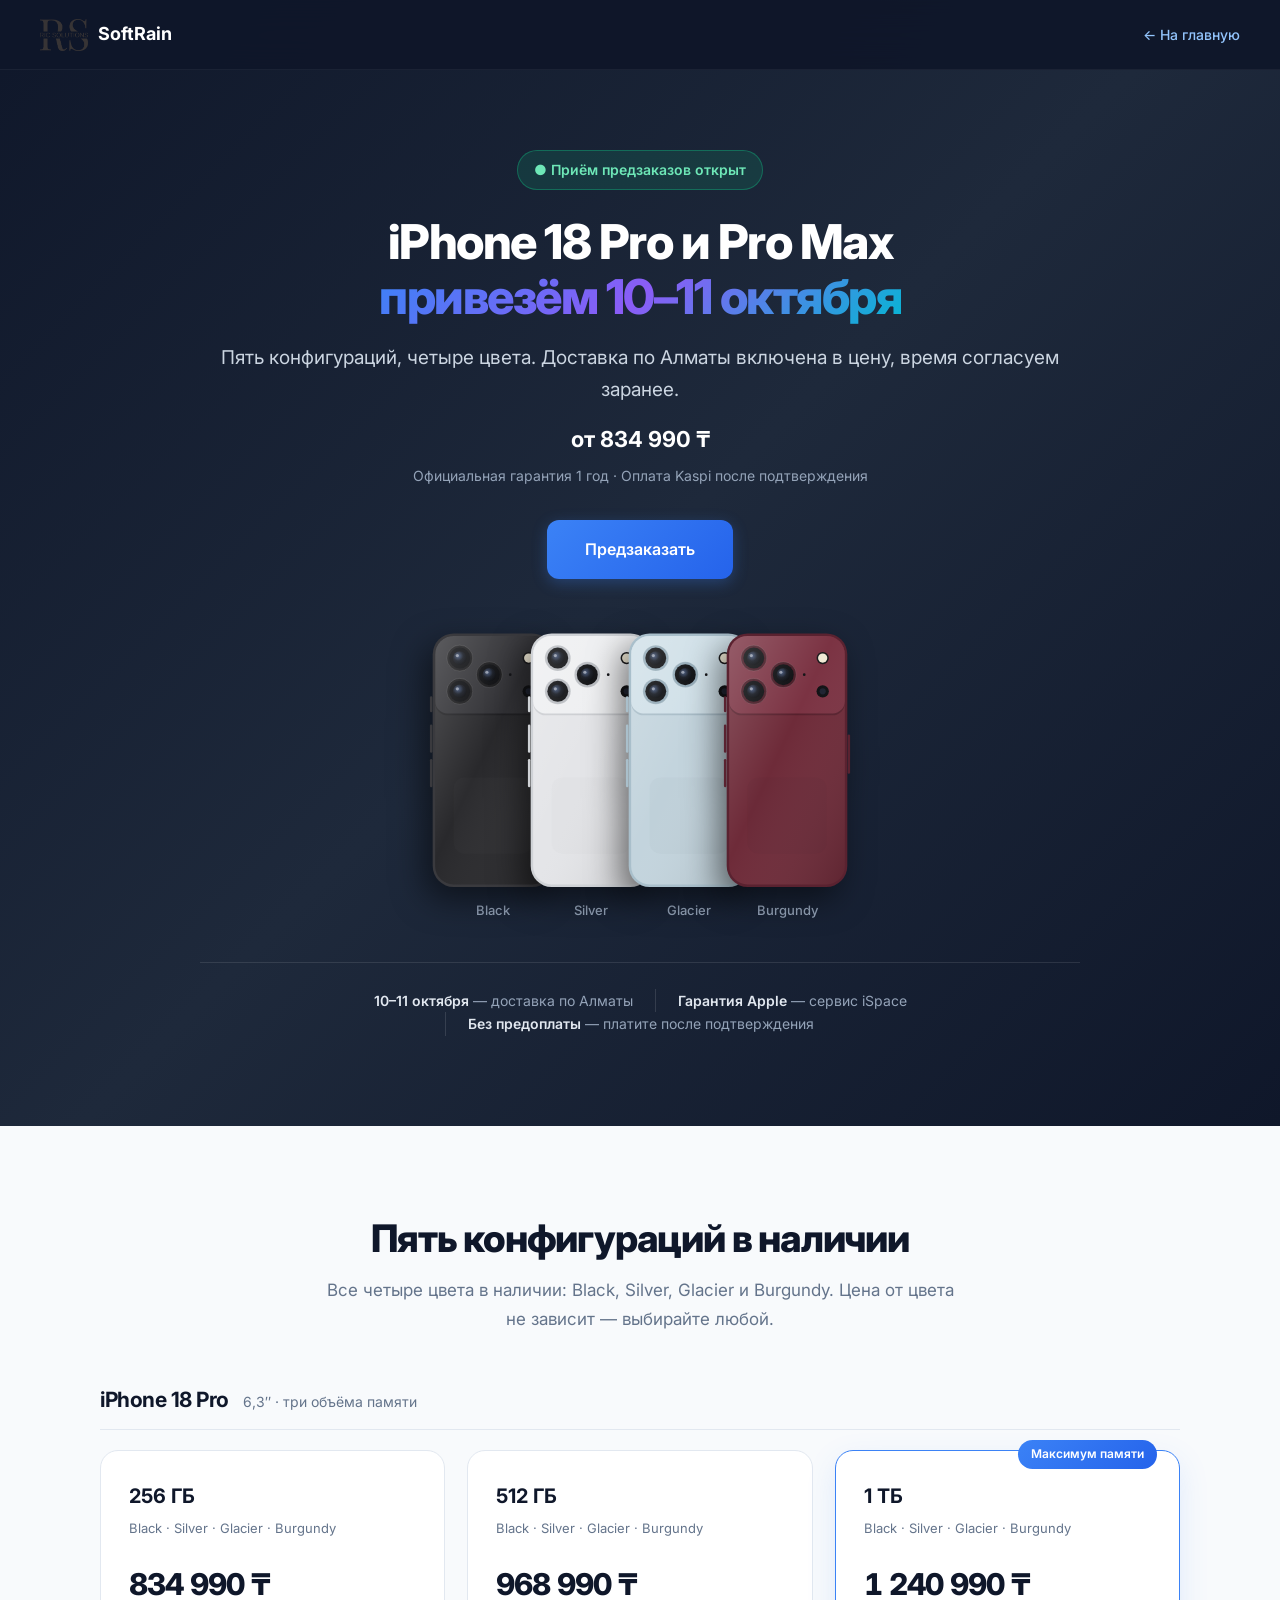
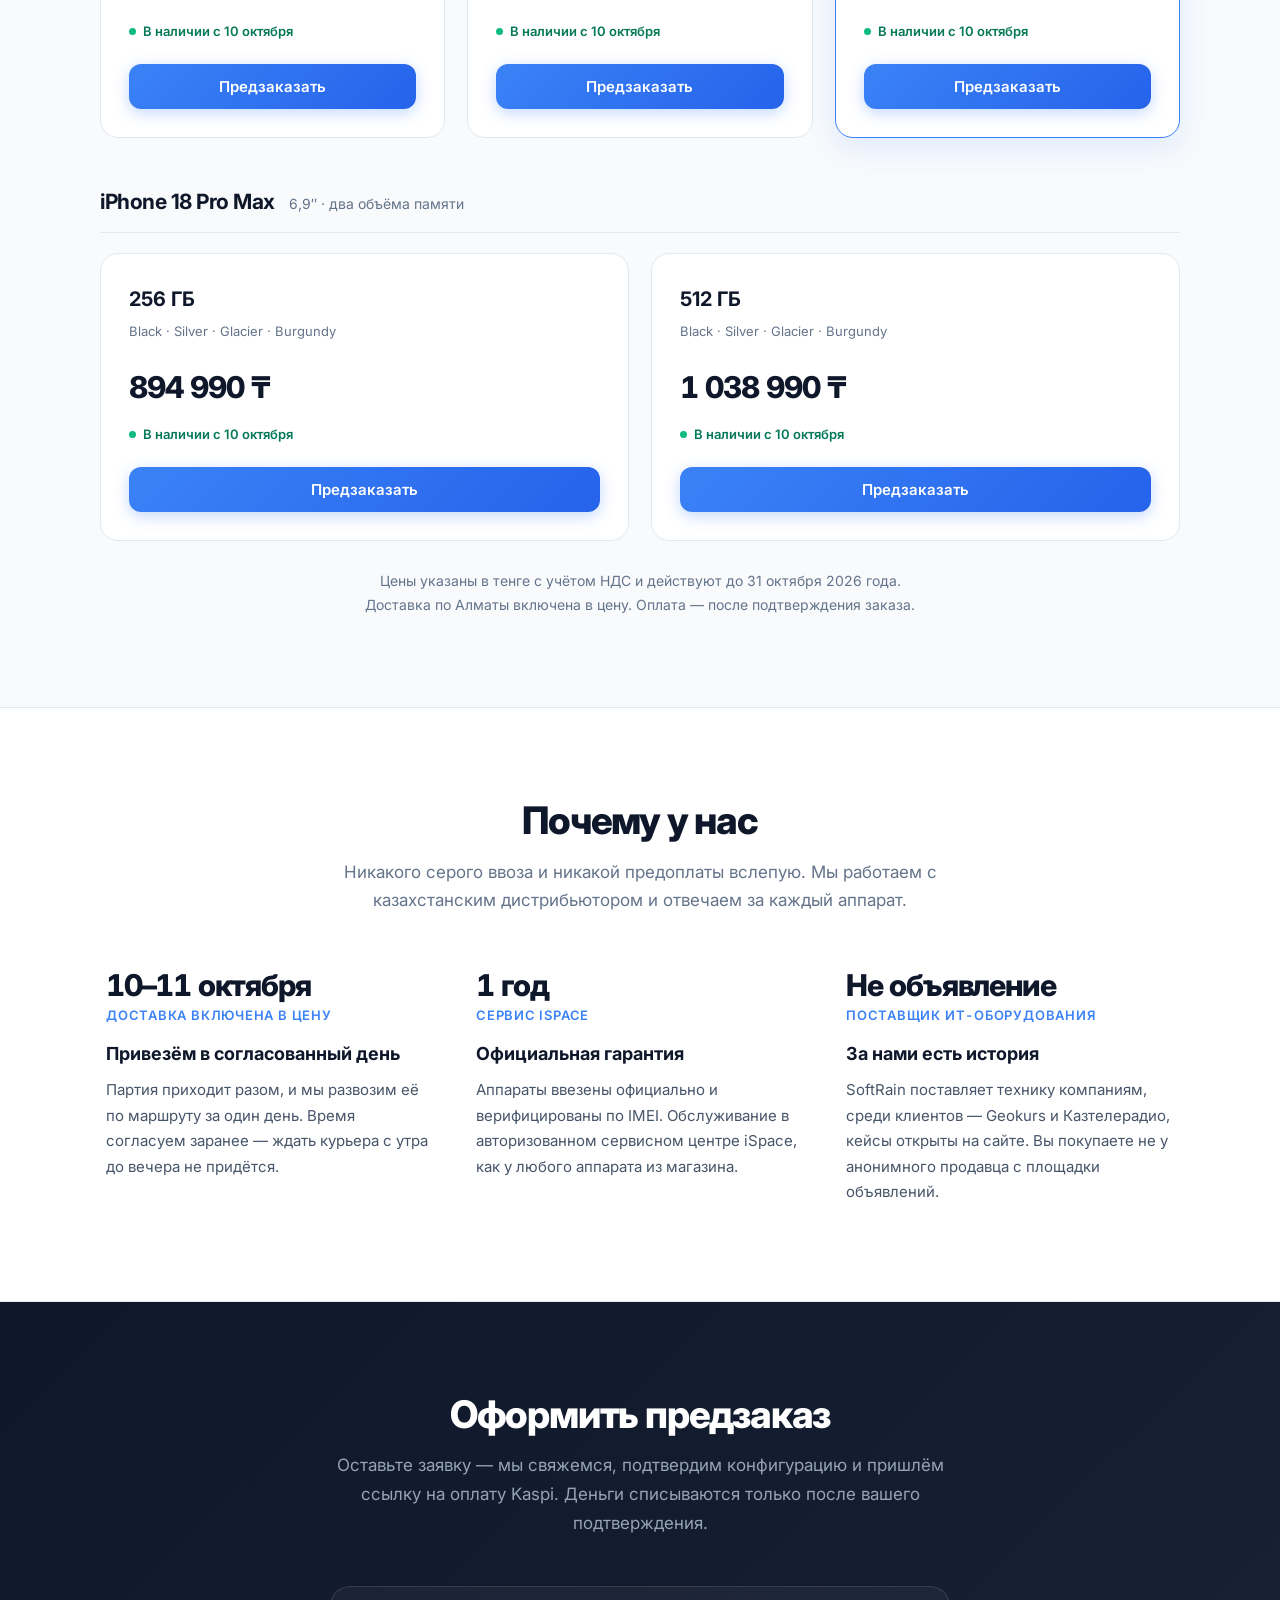
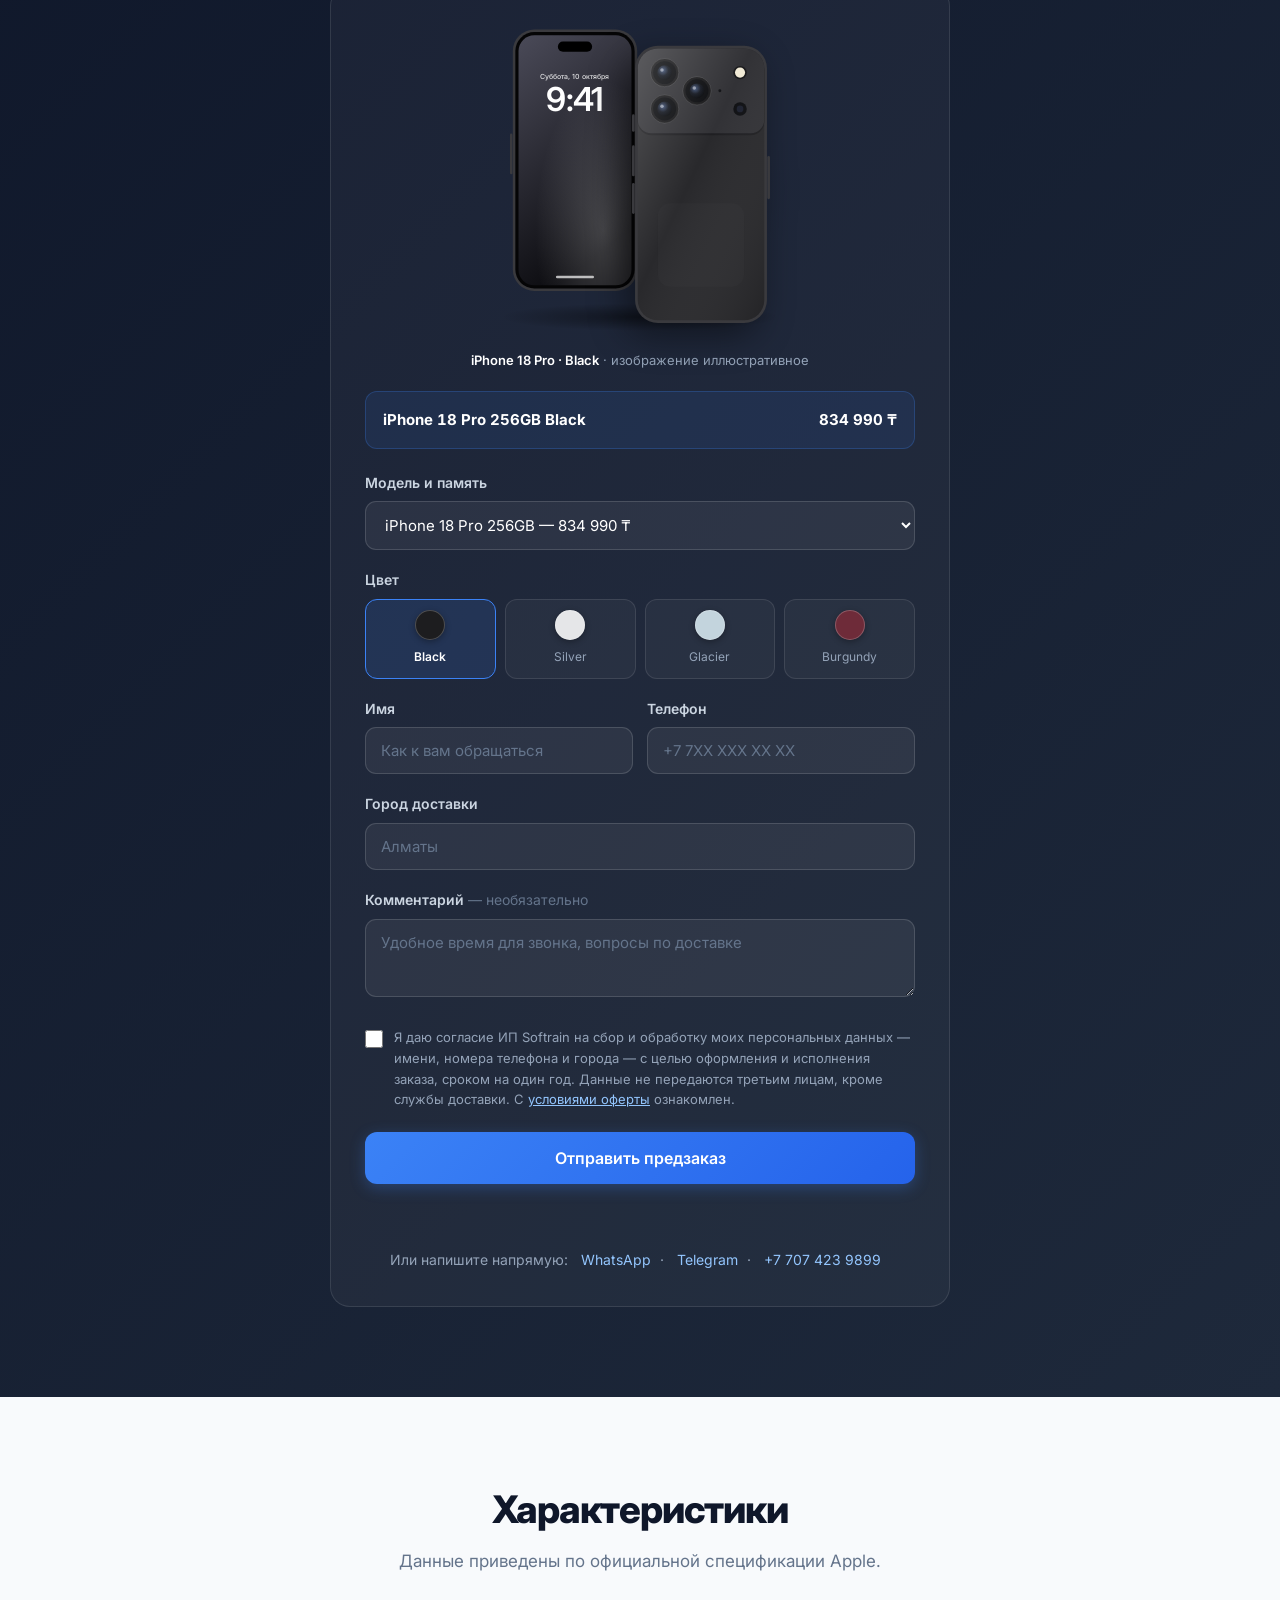
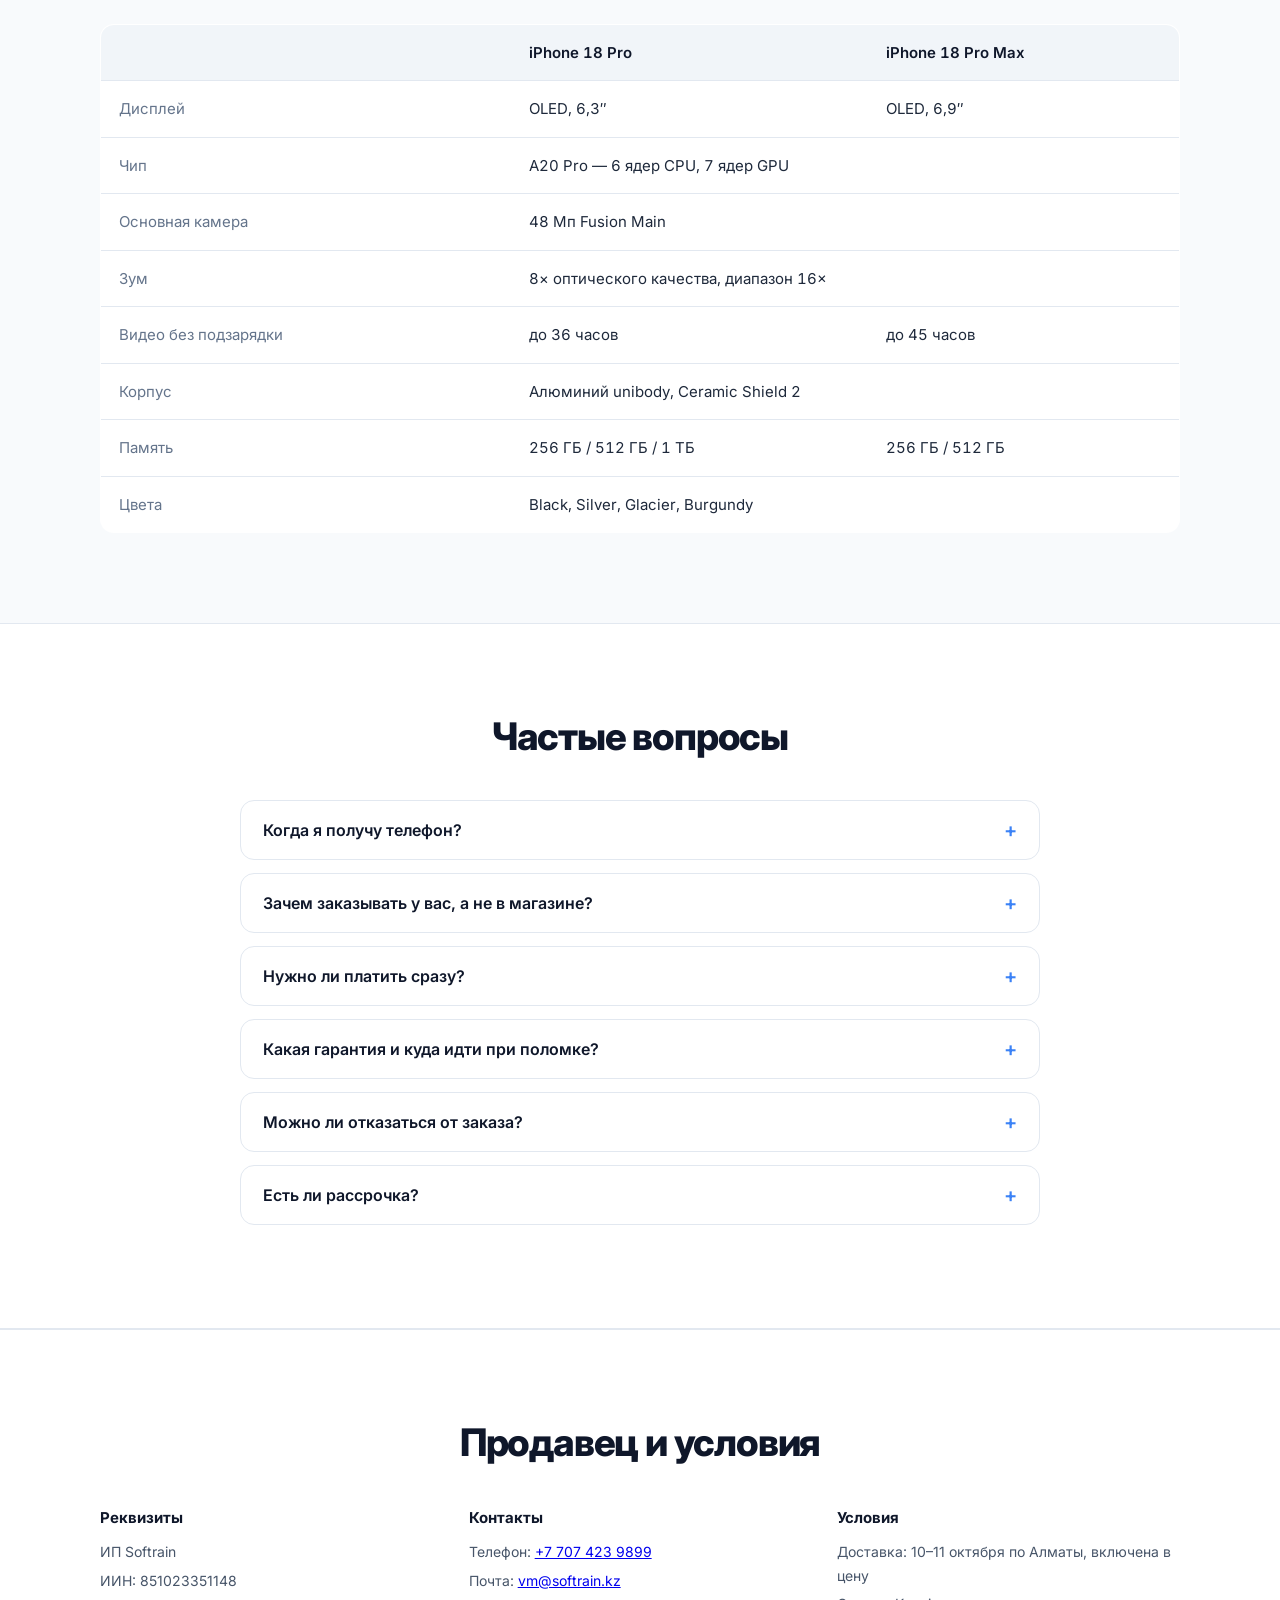
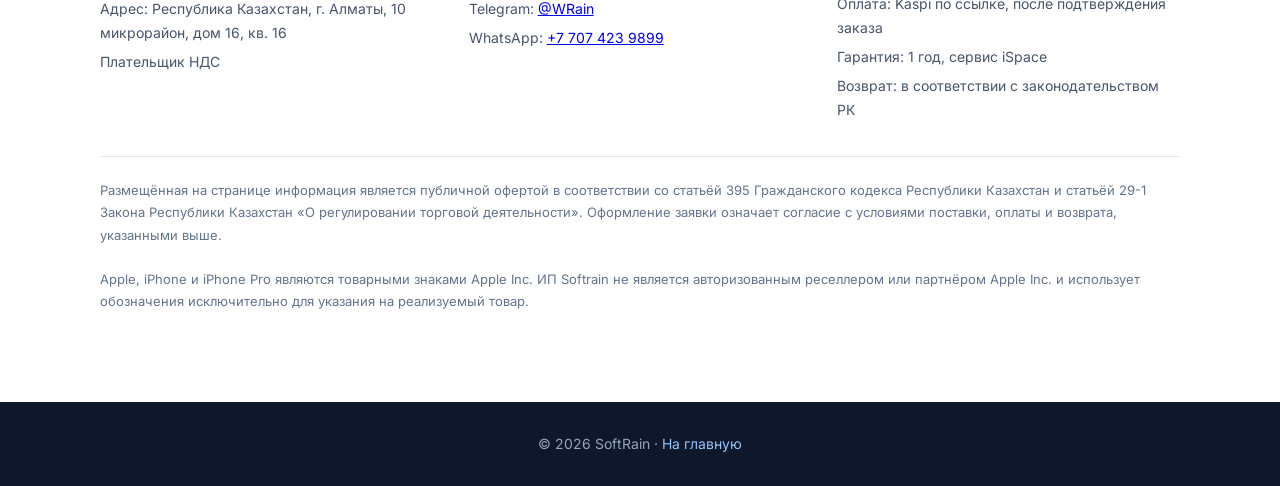
==== commit 316f0be0: "Предзаказ iPhone: телефон в форме меняет цвет, витрина цветов в первом экране - В форме над итогом п" ====
--- a/iphone-18-pro/index.html
+++ b/iphone-18-pro/index.html
@@ -200,6 +200,49 @@
     .swatch-name { font-size: 12px; color: #94a3b8; }
     .swatch.active .swatch-name { color: #fff; font-weight: 600; }
 
+    /* ===== ИЛЛЮСТРАЦИЯ ТЕЛЕФОНА ===== */
+    /* Цвета корпуса приходят CSS-переменными --ph-* от ближайшего родителя */
+    .ph { display: block; width: 100%; height: auto; overflow: visible; }
+    .ph .frame { fill: var(--ph-frame); }
+    .ph .body  { fill: var(--ph-body); }
+    .ph .plate { fill: var(--ph-plate); }
+    .ph .edge  { fill: var(--ph-edge); }
+    .ph .glass { fill: var(--ph-glass); }
+    .ph .wa { stop-color: var(--ph-wall-a); }
+    .ph .wb { stop-color: var(--ph-wall-b); }
+    .ph .frame, .ph .body, .ph .plate, .ph .edge, .ph .glass { transition: fill .35s ease; }
+    .ph .wa, .ph .wb { transition: stop-color .35s ease; }
+    .ph text { font-family: inherit; }
+
+    .phone-stage { position: relative; display: flex; justify-content: center; padding: 6px 0 4px; margin-bottom: 18px; }
+    .phone-stage::after {
+      content: ''; position: absolute; left: 50%; bottom: 0; width: 280px; height: 28px; transform: translateX(-50%);
+      background: radial-gradient(closest-side, rgba(0,0,0,.45), transparent); pointer-events: none;
+    }
+    .phone-pair { position: relative; width: 262px; height: 300px; transform-origin: 50% 100%; transition: transform .35s ease; z-index: 1; }
+    .phone-pair.max { transform: scale(1.07); }
+    .phone-pair .ph-front { position: absolute; left: 0; top: 0; width: 132px; }
+    .phone-pair .ph-back { position: absolute; right: 0; top: 16px; width: 140px; filter: drop-shadow(-10px 12px 18px rgba(0,0,0,.45)); }
+    .phone-stage .ph-photo { display: none; height: 300px; width: auto; max-width: 100%; object-fit: contain; position: relative; z-index: 1; }
+    .phone-stage.has-photo .ph-photo { display: block; }
+    .phone-stage.has-photo .phone-pair { display: none; }
+    .hero-phone img { display: block; width: 100%; height: auto; }
+    .phone-caption { text-align: center; font-size: 13px; color: #94a3b8; margin-bottom: 20px; }
+    .phone-caption b { color: #fff; font-weight: 600; }
+
+    .hero-phones { display: flex; justify-content: center; align-items: flex-end; margin: 52px auto 8px; padding-left: 30px; }
+    .hero-phone {
+      width: 128px; margin-left: -30px; padding: 0; border: 0; background: none; cursor: pointer;
+      font-family: inherit; color: #94a3b8; transition: transform .25s ease;
+    }
+    .hero-phone { position: relative; }
+    .hero-phone:nth-child(1) { z-index: 1; } .hero-phone:nth-child(2) { z-index: 2; }
+    .hero-phone:nth-child(3) { z-index: 3; } .hero-phone:nth-child(4) { z-index: 4; }
+    .hero-phone:hover { transform: translateY(-10px); }
+    .hero-phone .ph { filter: drop-shadow(-8px 12px 16px rgba(0,0,0,.5)); }
+    .hero-phone span { display: block; margin-top: 12px; font-size: 13px; font-weight: 500; }
+    .hero-phone:hover span { color: #fff; }
+
     .consent { display: flex; gap: 11px; align-items: flex-start; margin: 22px 0; }
     .consent input { width: 18px; height: 18px; margin-top: 3px; flex-shrink: 0; accent-color: var(--blue); }
     .consent label { font-size: 13px; color: #94a3b8; line-height: 1.6; }
@@ -208,9 +251,10 @@
     .order-summary {
       background: rgba(59,130,246,.1); border: 1px solid rgba(59,130,246,.25);
       border-radius: 12px; padding: 15px 17px; margin-bottom: 22px; font-size: 15px;
+      display: flex; justify-content: space-between; align-items: baseline; flex-wrap: wrap; gap: 4px 14px;
     }
     .order-summary b { color: #fff; }
-    .order-summary .sum-price { float: right; font-weight: 700; color: #fff; }
+    .order-summary .sum-price { font-weight: 700; color: #fff; white-space: nowrap; }
 
     .form-status { margin-top: 16px; font-size: 14px; min-height: 22px; }
     .form-status.error { color: #fca5a5; }
@@ -264,7 +308,7 @@
         animation-duration: .01ms !important; animation-iteration-count: 1 !important;
         transition-duration: .01ms !important;
       }
-      .model-card:hover, .btn-primary:hover { transform: none; }
+      .model-card:hover, .btn-primary:hover, .hero-phone:hover { transform: none; }
     }
 
     @media (max-width: 768px) {
@@ -279,6 +323,12 @@
       .hero-facts { flex-direction: column; align-items: center; gap: 14px; }
       .hero-fact { padding: 0; }
       .hero-fact + .hero-fact { border-left: none; }
+      .hero-phones { margin-top: 40px; padding-left: 20px; }
+      .hero-phone { width: 84px; margin-left: -20px; }
+      .hero-phone span { font-size: 12px; }
+      .phone-pair { width: 222px; height: 256px; }
+      .phone-pair .ph-front { width: 112px; }
+      .phone-pair .ph-back { width: 119px; top: 13px; }
     }
   </style>
 
@@ -396,6 +446,9 @@
       </div>
       <a href="#order" class="btn btn-primary">Предзаказать</a>
 
+      <!-- Четыре цвета; клик выбирает цвет в форме предзаказа -->
+      <div class="hero-phones" id="heroPhones"></div>
+
       <div class="hero-facts">
         <div class="hero-fact"><b>10–11 октября</b> — доставка по Алматы</div>
         <div class="hero-fact"><b>Гарантия Apple</b> — сервис iSpace</div>
@@ -458,6 +511,15 @@
 
       <div class="order-box">
         <form id="orderForm" novalidate>
+          <div class="phone-stage" id="phoneStage" role="img" aria-label="iPhone 18 Pro, цвет Black">
+            <img class="ph-photo" id="phPhoto" alt="">
+            <div class="phone-pair" id="phonePair">
+              <div class="ph-front" id="phFront"></div>
+              <div class="ph-back" id="phBack"></div>
+            </div>
+          </div>
+          <div class="phone-caption" id="phoneCaption"><b>iPhone 18 Pro · Black</b> · изображение иллюстративное</div>
+
           <div class="order-summary">
             <b id="sumModel">iPhone 18 Pro 256GB</b>
             <span class="sum-price" id="sumPrice">834 990 ₸</span>
@@ -637,15 +699,121 @@
 
     // Цена от цвета не зависит. Артикулы в CATALOG относятся к чёрным аппаратам —
     // для остальных цветов у дистрибьютора свои коды, поэтому наружу они не показываются.
+    // photo — путь к фотографии этого цвета (например 'img/black.webp' в папке iphone-18-pro/).
+    //   Пока путь пустой, вместо фото показывается нарисованный телефон.
+    // ph — оттенки для нарисованного телефона: рамка, задняя панель, камерное плато, тень, стекло, обои экрана.
     var COLORS = [
-      { id: 'black',    name: 'Black',    hex: '#1d1d1f' },
-      { id: 'silver',   name: 'Silver',   hex: '#e5e6e8' },
-      { id: 'glacier',  name: 'Glacier',  hex: '#c3d4dd' },
-      { id: 'burgundy', name: 'Burgundy', hex: '#6e2b39' }
+      { id: 'black',    name: 'Black',    hex: '#1d1d1f', photo: '',
+        ph: { frame: '#3a3a3e', body: '#29292c', plate: '#323236', edge: '#18181a', glass: '#2c2c2f', 'wall-a': '#4a4a58', 'wall-b': '#0c0c10' } },
+      { id: 'silver',   name: 'Silver',   hex: '#e5e6e8', photo: '',
+        ph: { frame: '#cfd2d6', body: '#e4e5e8', plate: '#eeeff1', edge: '#b8bbc0', glass: '#e1e2e5', 'wall-a': '#c9ced6', 'wall-b': '#5d636e' } },
+      { id: 'glacier',  name: 'Glacier',  hex: '#c3d4dd', photo: '',
+        ph: { frame: '#a9bfcb', body: '#c3d4dd', plate: '#d0e0e8', edge: '#93aab7', glass: '#bfd0d9', 'wall-a': '#9cc4d8', 'wall-b': '#24485a' } },
+      { id: 'burgundy', name: 'Burgundy', hex: '#6e2b39', photo: '',
+        ph: { frame: '#5a2230', body: '#6e2b39', plate: '#7b3343', edge: '#461823', glass: '#6b2a38', 'wall-a': '#a4495e', 'wall-b': '#250c13' } }
     ];
     var selectedColor = COLORS[0];
 
     function money(n) { return n.toString().replace(/\B(?=(\d{3})+(?!\d))/g, ' ') + ' ₸'; }
+
+    // ==== Иллюстрация телефона ====
+    // Рисуем сами: вид сзади с камерным плато и вид спереди с экраном.
+    // Цвет корпуса задаётся переменными --ph-* на родителе, поэтому смена цвета — это смена переменных.
+    var phUid = 0;
+    function phVars(el, c) {
+      Object.keys(c.ph).forEach(function (k) { el.style.setProperty('--ph-' + k, c.ph[k]); });
+    }
+    function phLens(u, cx, cy) {
+      return '<circle class="edge" cx="' + cx + '" cy="' + cy + '" r="21"/>' +
+        '<circle cx="' + cx + '" cy="' + cy + '" r="21" fill="none" stroke="#fff" stroke-opacity=".18"/>' +
+        '<circle cx="' + cx + '" cy="' + cy + '" r="17" fill="#0b0c0f"/>' +
+        '<circle cx="' + cx + '" cy="' + cy + '" r="11" fill="url(#ln' + u + ')"/>' +
+        '<circle cx="' + (cx - 4) + '" cy="' + (cy - 4) + '" r="2.6" fill="#fff" fill-opacity=".45"/>';
+    }
+    function phoneBack() {
+      var u = ++phUid;
+      var plate = 'M6 36A30 30 0 0 1 36 6H164A30 30 0 0 1 194 36V112A20 20 0 0 1 174 132H26A20 20 0 0 1 6 112Z';
+      return '<svg class="ph" viewBox="-4 -2 208 420" aria-hidden="true">' +
+        '<defs>' +
+          '<linearGradient id="sh' + u + '" x1="0" y1="0" x2="1" y2="1">' +
+            '<stop offset="0" stop-color="#fff" stop-opacity=".2"/><stop offset=".45" stop-color="#fff" stop-opacity="0"/>' +
+            '<stop offset="1" stop-color="#000" stop-opacity=".14"/></linearGradient>' +
+          '<radialGradient id="ln' + u + '" cx=".38" cy=".34" r=".75">' +
+            '<stop offset="0" stop-color="#43557a"/><stop offset=".5" stop-color="#12161f"/><stop offset="1" stop-color="#040507"/></radialGradient>' +
+        '</defs>' +
+        '<rect class="frame" x="-2.5" y="104" width="4" height="26" rx="2"/>' +
+        '<rect class="frame" x="-2.5" y="150" width="4" height="46" rx="2"/>' +
+        '<rect class="frame" x="-2.5" y="206" width="4" height="46" rx="2"/>' +
+        '<rect class="frame" x="198.5" y="166" width="4" height="64" rx="2"/>' +
+        '<rect class="frame" x="2" y="2" width="196" height="412" rx="34"/>' +
+        '<rect class="body" x="6" y="6" width="188" height="404" rx="30"/>' +
+        '<rect class="glass" x="36" y="236" width="128" height="124" rx="18"/>' +
+        '<path class="edge" d="' + plate + '" transform="translate(0 3)" opacity=".55"/>' +
+        '<path class="plate" d="' + plate + '"/>' +
+        phLens(u, 46, 42) + phLens(u, 46, 96) + phLens(u, 94, 69) +
+        '<circle cx="158" cy="42" r="10" fill="#1a1a1c"/><circle cx="158" cy="42" r="7.5" fill="#f1ead6"/>' +
+        '<circle cx="158" cy="96" r="10" fill="#101114"/><circle cx="158" cy="96" r="5" fill="#1e2230"/>' +
+        '<circle cx="128" cy="69" r="2.2" fill="#101114"/>' +
+        '<rect x="6" y="6" width="188" height="404" rx="30" fill="url(#sh' + u + ')"/>' +
+      '</svg>';
+    }
+    function phoneFront() {
+      var u = ++phUid;
+      return '<svg class="ph" viewBox="-4 -2 208 420" aria-hidden="true">' +
+        '<defs>' +
+          '<linearGradient id="wp' + u + '" x1="0" y1="0" x2=".35" y2="1">' +
+            '<stop class="wa" offset="0"/><stop class="wb" offset="1"/></linearGradient>' +
+          '<radialGradient id="gl' + u + '" cx=".75" cy=".78" r=".6">' +
+            '<stop offset="0" stop-color="#fff" stop-opacity=".22"/><stop offset="1" stop-color="#fff" stop-opacity="0"/></radialGradient>' +
+        '</defs>' +
+        '<rect class="frame" x="198.5" y="104" width="4" height="26" rx="2"/>' +
+        '<rect class="frame" x="198.5" y="150" width="4" height="46" rx="2"/>' +
+        '<rect class="frame" x="198.5" y="206" width="4" height="46" rx="2"/>' +
+        '<rect class="frame" x="-2.5" y="166" width="4" height="64" rx="2"/>' +
+        '<rect class="frame" x="2" y="2" width="196" height="412" rx="34"/>' +
+        '<rect x="6" y="6" width="188" height="404" rx="30" fill="#050506"/>' +
+        '<rect x="11" y="11" width="178" height="394" rx="25" fill="url(#wp' + u + ')"/>' +
+        '<rect x="11" y="11" width="178" height="394" rx="25" fill="url(#gl' + u + ')"/>' +
+        '<rect x="73" y="21" width="54" height="16" rx="8" fill="#000"/>' +
+        '<text x="100" y="80" text-anchor="middle" font-size="11" font-weight="500" fill="#fff" fill-opacity=".85">Суббота, 10 октября</text>' +
+        '<text x="100" y="130" text-anchor="middle" font-size="52" font-weight="600" fill="#fff" letter-spacing="-1">9:41</text>' +
+        '<rect x="70" y="390" width="60" height="4" rx="2" fill="#fff" fill-opacity=".7"/>' +
+      '</svg>';
+    }
+
+    // ==== Витрина цветов в первом экране ====
+    (function renderHeroPhones() {
+      var host = document.getElementById('heroPhones');
+      COLORS.forEach(function (c, i) {
+        var b = document.createElement('button');
+        b.type = 'button';
+        b.className = 'hero-phone';
+        b.setAttribute('aria-label', 'Выбрать цвет ' + c.name + ' и перейти к предзаказу');
+        b.innerHTML = (c.photo ? '<img src="' + c.photo + '" alt="">' : phoneBack()) + '<span>' + c.name + '</span>';
+        phVars(b, c);
+        b.addEventListener('click', function () {
+          setColor(i);
+          document.getElementById('order').scrollIntoView({ behavior: 'smooth' });
+        });
+        host.appendChild(b);
+      });
+    })();
+
+    // ==== Превью в форме ====
+    document.getElementById('phFront').innerHTML = phoneFront();
+    document.getElementById('phBack').innerHTML = phoneBack();
+
+    function updatePreview(m) {
+      var stage = document.getElementById('phoneStage');
+      phVars(stage, selectedColor);
+      document.getElementById('phonePair').classList.toggle('max', m.line === 'iPhone 18 Pro Max');
+      var photo = selectedColor.photo;
+      stage.classList.toggle('has-photo', !!photo);
+      if (photo) { document.getElementById('phPhoto').src = photo; }
+      stage.setAttribute('aria-label', m.line + ', цвет ' + selectedColor.name);
+      document.getElementById('phoneCaption').innerHTML =
+        '<b>' + m.line + ' · ' + selectedColor.name + '</b>' + (photo ? '' : ' · изображение иллюстративное');
+    }
 
     // ==== Карточки моделей ====
     (function renderModels() {
@@ -704,22 +872,25 @@
         el.setAttribute('tabindex', '0');
         el.innerHTML = '<div class="swatch-dot" style="background:' + c.hex + '"></div>' +
                        '<div class="swatch-name">' + c.name + '</div>';
-        function pick() {
-          selectedColor = c;
-          Array.prototype.forEach.call(host.children, function (n) { n.classList.remove('active'); });
-          el.classList.add('active');
-          updateSummary();
-        }
+        function pick() { setColor(i); }
         el.addEventListener('click', pick);
         el.addEventListener('keydown', function (e) { if (e.key === 'Enter' || e.key === ' ') { e.preventDefault(); pick(); } });
         host.appendChild(el);
       });
     })();
 
+    function setColor(j) {
+      selectedColor = COLORS[j];
+      var sw = document.getElementById('fColors').children;
+      Array.prototype.forEach.call(sw, function (n, k) { n.classList.toggle('active', k === j); });
+      updateSummary();
+    }
+
     function updateSummary() {
       var m = currentModel();
       document.getElementById('sumModel').textContent = m.name + ' ' + selectedColor.name;
       document.getElementById('sumPrice').textContent = money(m.our);
+      updatePreview(m);
     }
 
     function selectModel(id, scroll) {
@@ -732,6 +903,34 @@
       }
     }
     selectModel(CATALOG[0].id, false);
+
+    // ==== Предвыбор из ссылки ====
+    // softrain.kz/zakaz?model=pro-1tb&color=burgundy — подставляет модель и цвет.
+    // Короткие псевдонимы моделей допускаются: 1tb, max512 и т.п.
+    (function applyLinkParams() {
+      var q;
+      try { q = new URLSearchParams(location.search); } catch (e) { return; }
+
+      var want = (q.get('model') || q.get('m') || '').toLowerCase().replace(/[\s_]/g, '-');
+      if (want) {
+        var aliases = {
+          '256': 'pro-256', 'pro256': 'pro-256', '512': 'pro-512', 'pro512': 'pro-512',
+          '1tb': 'pro-1tb', 'pro1tb': 'pro-1tb', 'max': 'max-256', 'max256': 'max-256',
+          'max512': 'max-512', 'promax': 'max-256'
+        };
+        var id = aliases[want.replace(/-/g, '')] || want;
+        for (var i = 0; i < CATALOG.length; i++) {
+          if (CATALOG[i].id === id) { selectModel(id, false); break; }
+        }
+      }
+
+      var wantColor = (q.get('color') || q.get('c') || '').toLowerCase();
+      if (wantColor) {
+        for (var j = 0; j < COLORS.length; j++) {
+          if (COLORS[j].id === wantColor) { setColor(j); break; }
+        }
+      }
+    })();
 
     // ==== FAQ ====
     Array.prototype.forEach.call(document.querySelectorAll('.faq-q'), function (q) {
@@ -790,10 +989,8 @@
           status.className = 'form-status success';
           status.textContent = 'Заявка принята. Мы свяжемся с вами в течение рабочего дня.';
           document.getElementById('orderForm').reset();
-          selectedColor = COLORS[0];
-          var sw = document.getElementById('fColors').children;
-          Array.prototype.forEach.call(sw, function (n, i) { n.classList.toggle('active', i === 0); });
           selectModel(m.id, false);
+          setColor(0);
         })
         .catch(function () {
           status.className = 'form-status error';
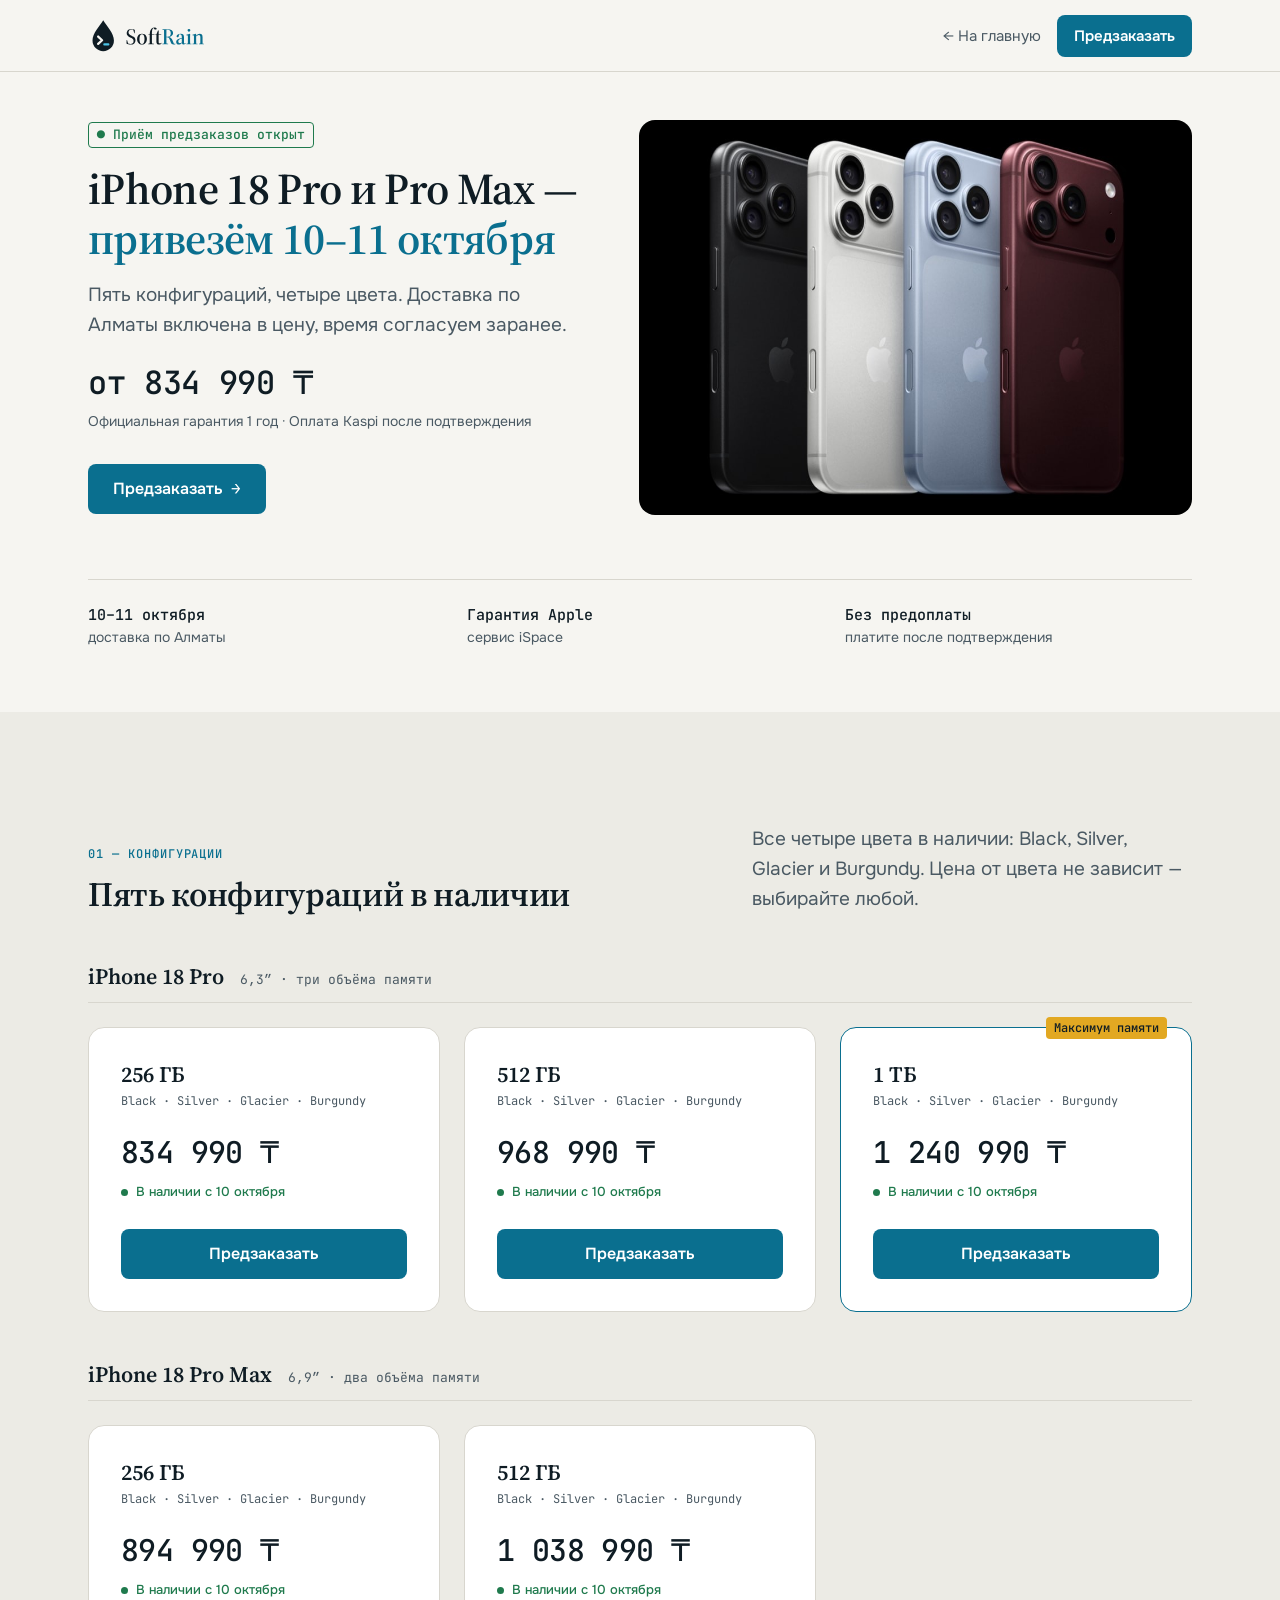
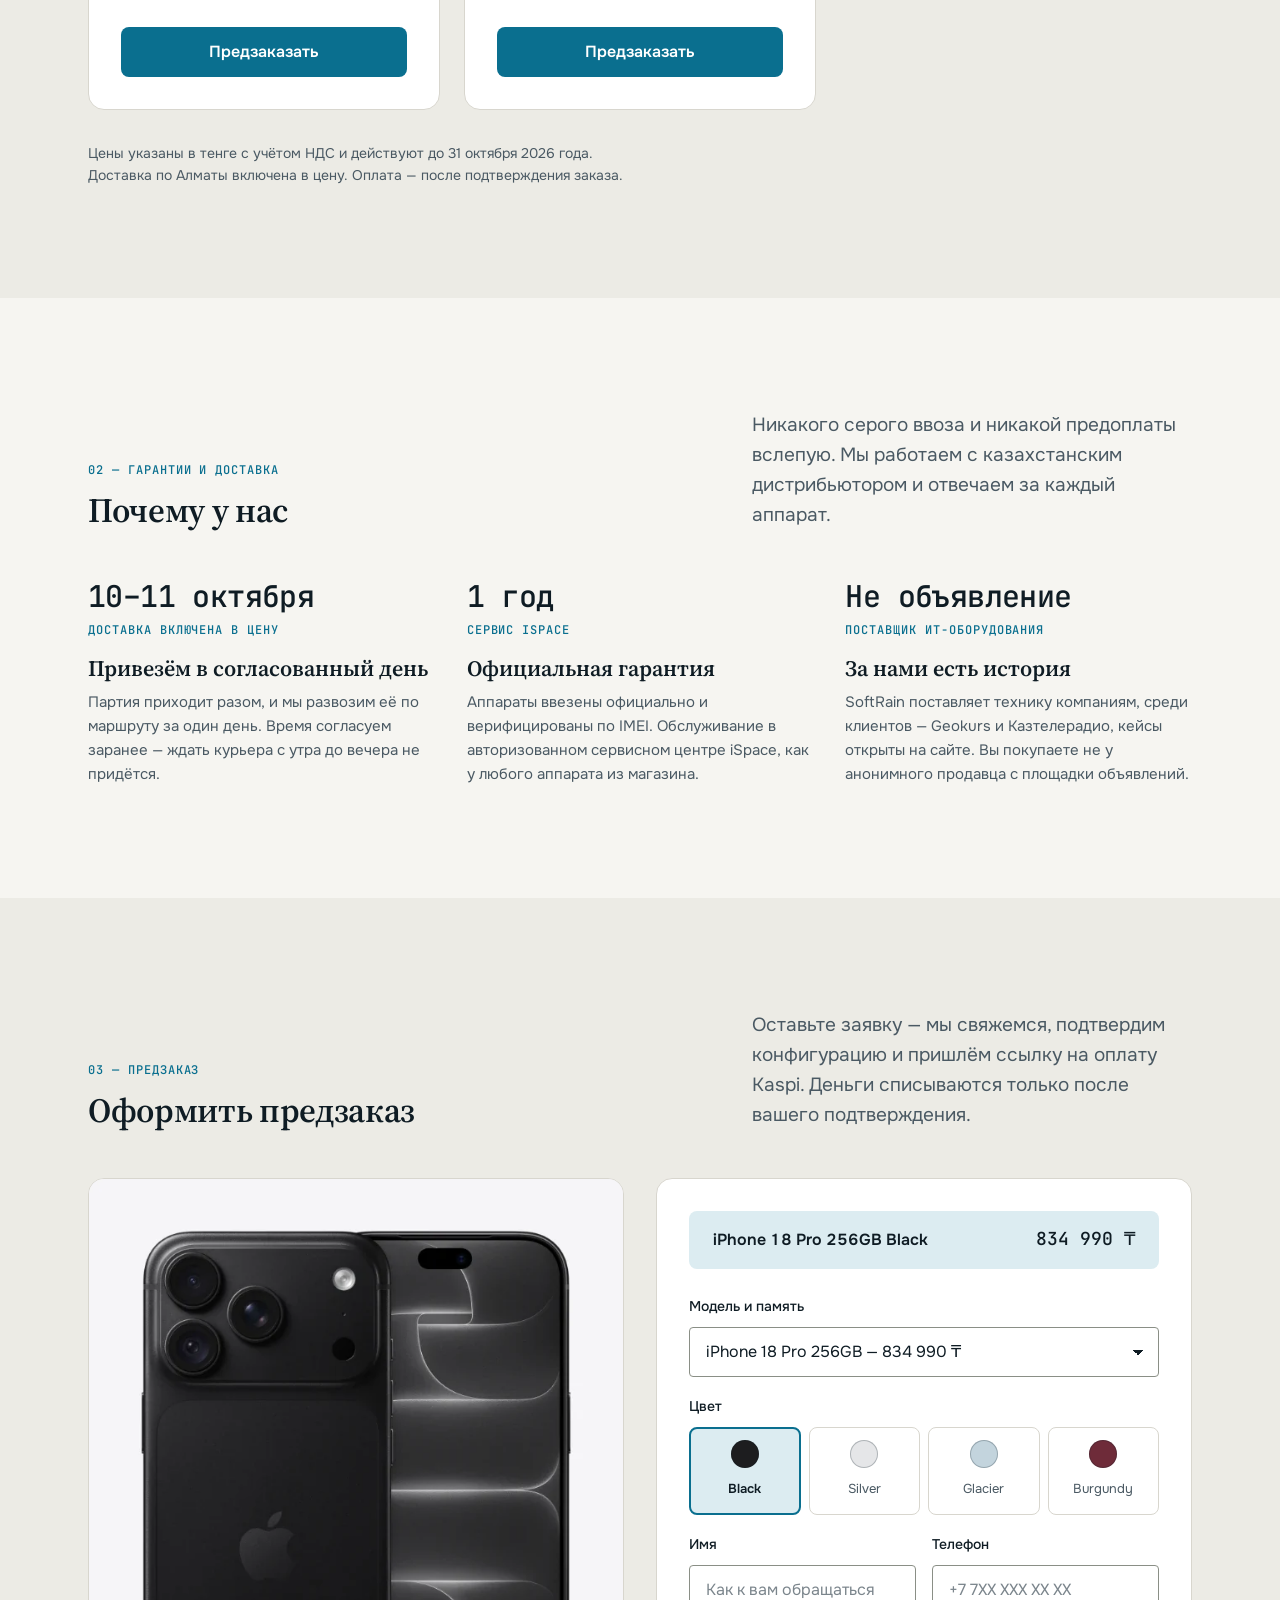
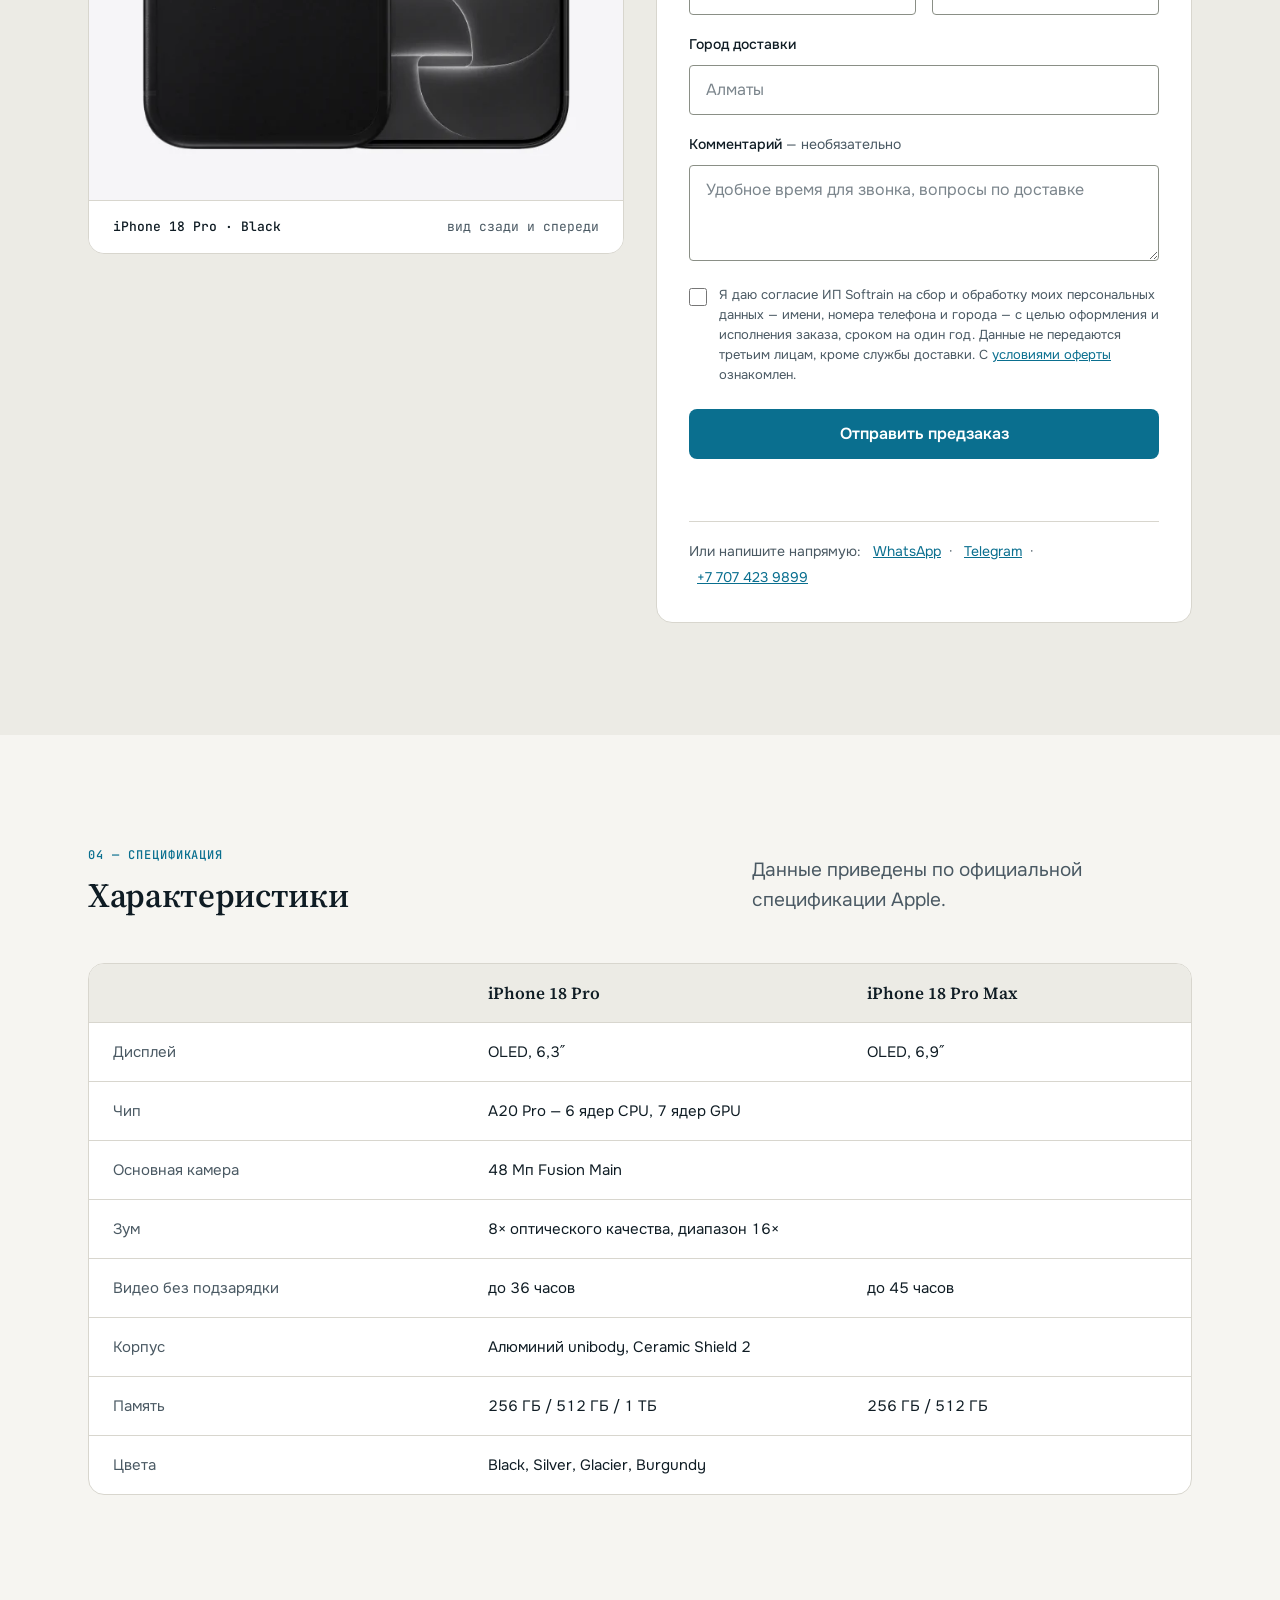
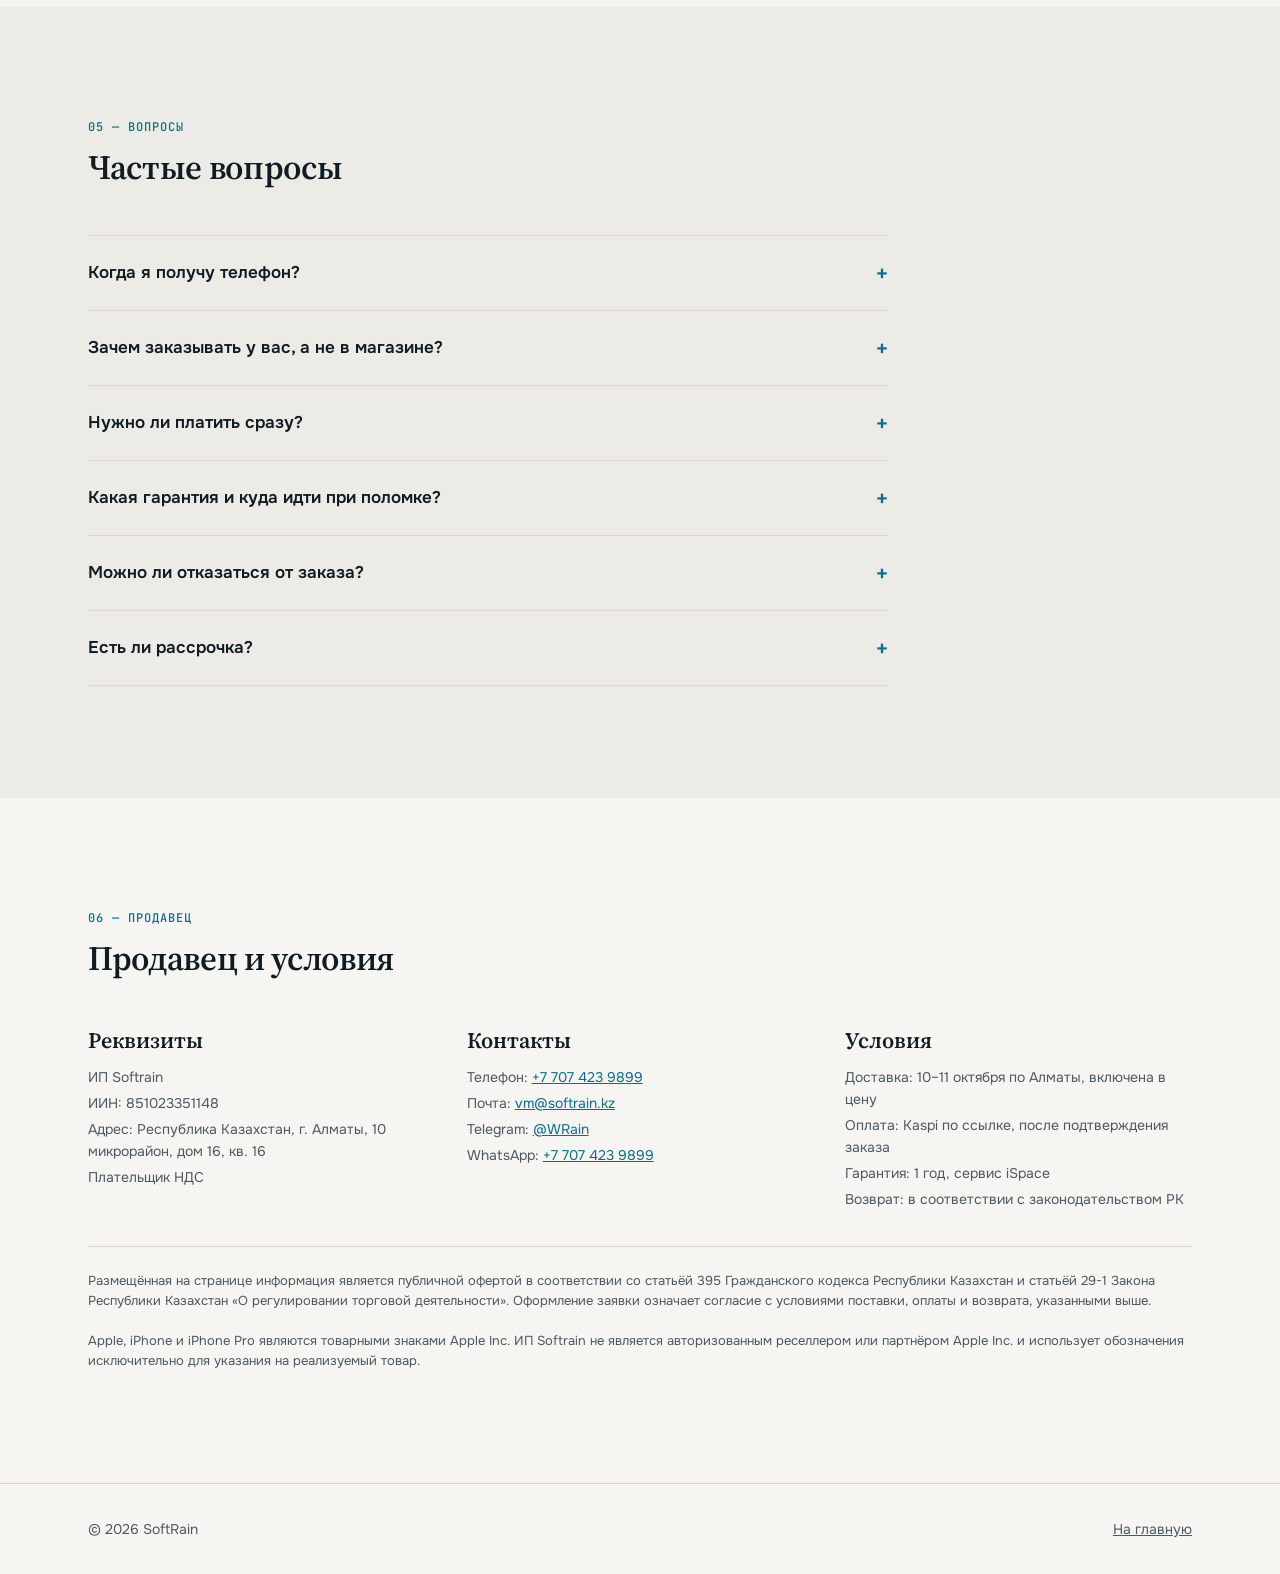
==== commit a45d9575: "Новый дизайн SoftRain: главная и страница iPhone, знак «Капля-терминал», фото iPhone - Общие стили с" ====
--- a/iphone-18-pro/index.html
+++ b/iphone-18-pro/index.html
@@ -4,7 +4,7 @@
   <meta charset="UTF-8">
   <meta name="viewport" content="width=device-width, initial-scale=1.0">
   <link rel="icon" type="image/svg+xml" href="../favicon.svg">
-  <link rel="icon" type="image/png" href="../logo.png">
+  <link rel="apple-touch-icon" href="../assets/apple-touch-icon.png">
 
   <title>iPhone 18 Pro и Pro Max — предзаказ в Алматы от 834 990 ₸ | SoftRain</title>
   <meta name="description" content="Предзаказ iPhone 18 Pro и iPhone 18 Pro Max в Алматы от 834 990 ₸. Пять конфигураций, четыре цвета, доставка 10–11 октября включена в цену, официальная гарантия 1 год.">
@@ -15,320 +15,163 @@
   <meta property="og:url" content="https://softrain.kz/iphone-18-pro/">
   <meta property="og:title" content="iPhone 18 Pro и Pro Max — предзаказ в Алматы от 834 990 ₸">
   <meta property="og:description" content="Пять конфигураций, четыре цвета. Доставка 10–11 октября по Алматы включена в цену. Официальная гарантия 1 год, оплата Kaspi после подтверждения.">
-  <meta property="og:image" content="https://softrain.kz/logo.png">
+  <meta property="og:image" content="https://softrain.kz/iphone-18-pro/img/lineup.jpg">
+  <meta property="og:image:width" content="980">
+  <meta property="og:image:height" content="700">
   <meta property="og:image:alt" content="SoftRain — предзаказ iPhone 18 Pro в Алматы">
   <meta property="og:locale" content="ru_RU">
   <meta property="og:site_name" content="SoftRain">
-  <meta name="twitter:card" content="summary">
+  <meta name="twitter:card" content="summary_large_image">
   <meta name="twitter:title" content="iPhone 18 Pro и Pro Max — предзаказ в Алматы">
   <meta name="twitter:description" content="Пять конфигураций, четыре цвета. Доставка 10–11 октября по Алматы включена в цену.">
-  <meta name="twitter:image" content="https://softrain.kz/logo.png">
+  <meta name="twitter:image" content="https://softrain.kz/iphone-18-pro/img/lineup.jpg">
 
   <link rel="preconnect" href="https://fonts.googleapis.com">
   <link rel="preconnect" href="https://fonts.gstatic.com" crossorigin>
-  <link href="https://fonts.googleapis.com/css2?family=Inter:wght@300;400;500;600;700;800&display=swap" rel="stylesheet">
+  <link href="https://fonts.googleapis.com/css2?family=JetBrains+Mono:wght@400;500&family=Onest:wght@400;500;600&family=Source+Serif+4:opsz,wght@8..60,600&display=swap" rel="stylesheet">
+  <link rel="stylesheet" href="../assets/softrain.css">
 
   <style>
-    :root {
-      --blue: #3b82f6;
-      --blue-dark: #2563eb;
-      --navy: #0f172a;
-      --navy-soft: #1e293b;
-      --bg: #f8fafc;
-      --border: #e2e8f0;
-      --muted: #64748b;
-      --muted-dark: #475569;
-      --green: #10b981;
-      --amber: #f59e0b;
-    }
-
-    * { box-sizing: border-box; margin: 0; padding: 0; }
-    html { scroll-behavior: smooth; }
-
-    body {
-      font-family: 'Inter', 'Segoe UI', Tahoma, Geneva, Verdana, sans-serif;
-      line-height: 1.7;
-      background: var(--bg);
-      color: var(--navy-soft);
-    }
-
-    /* ===== NAV ===== */
-    .navbar {
-      position: fixed; top: 0; left: 0; right: 0; z-index: 100;
-      background: rgba(15, 23, 42, 0.95);
-      backdrop-filter: blur(20px);
-      padding: 0 40px;
-      display: flex; align-items: center; justify-content: space-between;
-      height: 70px;
-      border-bottom: 1px solid rgba(255,255,255,0.05);
-    }
-    .nav-logo { display: flex; align-items: center; gap: 10px; text-decoration: none; color: #fff; font-weight: 700; font-size: 18px; }
-    .nav-logo img { height: 32px; width: auto; }
-    .nav-back { color: #93c5fd; text-decoration: none; font-size: 14px; font-weight: 500; }
-    .nav-back:hover { color: #fff; }
-
-    /* ===== HERO ===== */
-    .hero {
-      background: linear-gradient(135deg, #0f172a 0%, #1e293b 50%, #0f172a 100%);
-      color: #fff;
-      padding: 150px 20px 90px;
-      text-align: center;
-    }
-    .hero-inner { max-width: 880px; margin: 0 auto; }
-    .hero-badge {
-      display: inline-flex; align-items: center; gap: 8px;
-      background: rgba(16, 185, 129, 0.15);
-      border: 1px solid rgba(16, 185, 129, 0.4);
-      color: #6ee7b7;
-      padding: 7px 16px; border-radius: 100px;
-      font-size: 14px; font-weight: 600; margin-bottom: 24px;
-    }
-    .hero h1 {
-      font-size: 48px; font-weight: 800; line-height: 1.15;
-      letter-spacing: -1.5px; margin-bottom: 18px;
-    }
-    .hero h1 .accent {
-      background: linear-gradient(135deg, #3b82f6, #8b5cf6, #06b6d4);
-      -webkit-background-clip: text; background-clip: text; -webkit-text-fill-color: transparent;
-    }
-    .hero p.lead { font-size: 19px; color: #cbd5e1; margin-bottom: 14px; }
-    .hero-price { font-size: 22px; font-weight: 700; color: #fff; margin-bottom: 32px; }
-    .hero-price small { display: block; font-size: 14px; font-weight: 400; color: #94a3b8; margin-top: 6px; }
-
-    .btn {
-      display: inline-block; padding: 16px 38px; border-radius: 12px;
-      font-size: 16px; font-weight: 600; text-decoration: none;
-      border: none; cursor: pointer; transition: all .3s ease;
-      font-family: inherit;
-    }
-    .btn-primary {
-      background: linear-gradient(135deg, #3b82f6, #2563eb);
-      color: #fff; box-shadow: 0 4px 15px rgba(59,130,246,.3);
-    }
-    .btn-primary:hover { transform: translateY(-2px); box-shadow: 0 8px 25px rgba(59,130,246,.4); }
-    .btn-primary:disabled { opacity: .6; cursor: not-allowed; transform: none; }
-
+    /* Страница предзаказа. Общие токены и компоненты — в /assets/softrain.css */
+
+    /* ===== Первый экран ===== */
+    .hero { padding: var(--space-12) 0 var(--space-16); }
+    .hero .wrap { display: grid; grid-template-columns: 1fr 1.1fr; gap: var(--space-12); align-items: center; }
+    .hero .h1 { margin: var(--space-4) 0 var(--space-4); }
+    .hero .lead { max-width: 520px; }
+    .hero-price { font: 500 32px/38px var(--font-mono); margin: var(--space-6) 0 var(--space-2); letter-spacing: -.01em; }
+    .hero-price-note { font-size: 14px; line-height: 22px; color: var(--ink-muted); margin-bottom: var(--space-8); }
+    .hero-photo { background: #000; border-radius: var(--radius-lg); overflow: hidden; }
+    .hero-photo img { width: 100%; height: auto; }
     .hero-facts {
-      display: flex; flex-wrap: wrap; justify-content: center;
-      margin-top: 44px; border-top: 1px solid rgba(255,255,255,.1); padding-top: 26px;
-    }
-    .hero-fact { font-size: 14px; color: #94a3b8; padding: 0 22px; }
-    .hero-fact + .hero-fact { border-left: 1px solid rgba(255,255,255,.12); }
-    .hero-fact b { color: #e2e8f0; font-weight: 600; }
-
-    /* ===== SECTIONS ===== */
-    .section { padding: 90px 20px; }
-    .section-inner { max-width: 1080px; margin: 0 auto; }
-    .section-title { font-size: 38px; font-weight: 800; color: var(--navy); letter-spacing: -1.2px; line-height: 1.2; margin-bottom: 14px; text-align: center; }
-    .section-sub { font-size: 17px; color: var(--muted); text-align: center; max-width: 640px; margin: 0 auto 48px; }
-
-    /* ===== PRICE CARDS ===== */
-    .models { display: grid; grid-template-columns: repeat(auto-fit, minmax(290px, 1fr)); gap: 22px; }
-    .model-group + .model-group { margin-top: 46px; }
+      grid-column: 1 / -1; display: grid; grid-template-columns: repeat(3, 1fr); gap: var(--space-8);
+      margin-top: var(--space-4); padding-top: var(--space-6); border-top: 1px solid var(--line);
+    }
+    .hero-fact { font-size: 14px; line-height: 22px; color: var(--ink-muted); }
+    .hero-fact b { display: block; font: 500 15px/22px var(--font-mono); color: var(--ink); }
+
+    /* ===== Конфигурации ===== */
+    .model-group + .model-group { margin-top: var(--space-12); }
     .group-head {
-      display: flex; align-items: baseline; gap: 14px; flex-wrap: wrap;
-      margin-bottom: 20px; padding-bottom: 12px; border-bottom: 1px solid var(--border);
-    }
-    .group-head h3 { font-size: 21px; font-weight: 700; color: var(--navy); letter-spacing: -.5px; }
-    .group-head span { font-size: 14px; color: var(--muted); }
+      display: flex; align-items: baseline; gap: var(--space-4); flex-wrap: wrap;
+      margin-bottom: var(--space-6); padding-bottom: var(--space-3); border-bottom: 1px solid var(--line);
+    }
+    .group-head span { font: 400 13px/20px var(--font-mono); color: var(--ink-muted); }
+    .models { display: grid; grid-template-columns: repeat(3, 1fr); gap: var(--space-6); }
     .model-card {
-      background: #fff; border: 1px solid var(--border); border-radius: 18px;
-      padding: 28px; transition: all .3s ease; position: relative;
-      display: flex; flex-direction: column;
-    }
-    .model-card:hover { border-color: var(--blue); box-shadow: 0 12px 34px rgba(15,23,42,.09); transform: translateY(-3px); }
-    .model-card.featured { border-color: var(--blue); box-shadow: 0 10px 30px rgba(59,130,246,.13); }
+      position: relative; background: var(--surface-raised); border: 1px solid var(--line); border-radius: var(--radius-lg);
+      padding: var(--space-8); display: flex; flex-direction: column; transition: transform .2s ease-out, box-shadow .2s ease-out;
+    }
+    .model-card:hover { transform: translateY(-2px); box-shadow: var(--shadow-hover); }
+    .model-card.featured { border-color: var(--rain); }
     .model-tag {
-      position: absolute; top: -11px; right: 22px;
-      background: linear-gradient(135deg, #3b82f6, #2563eb); color: #fff;
-      font-size: 12px; font-weight: 600; padding: 4px 13px; border-radius: 100px;
-    }
-    .model-name { font-size: 20px; font-weight: 700; color: var(--navy); margin-bottom: 4px; }
-    .model-meta { font-size: 13px; color: var(--muted); margin-bottom: 20px; }
-    .price-row { display: flex; align-items: baseline; gap: 12px; flex-wrap: wrap; font-variant-numeric: tabular-nums; }
-    .price-our { font-size: 30px; font-weight: 800; color: var(--navy); letter-spacing: -1px; }
-    .model-avail {
-      margin-top: 10px; font-size: 13px; font-weight: 600; color: #047857;
-      display: flex; align-items: center; gap: 7px;
-    }
-    .model-avail::before { content: ''; width: 7px; height: 7px; border-radius: 50%; background: var(--green); }
-    .model-card .btn { margin-top: 22px; width: 100%; text-align: center; padding: 13px; font-size: 15px; }
+      position: absolute; top: -11px; right: var(--space-6); background: var(--sun); color: var(--on-sun);
+      font: 500 12px/16px var(--font-mono); padding: 3px var(--space-2); border-radius: var(--radius-sm);
+    }
+    .model-name { font-family: var(--font-display); font-size: 22px; line-height: 28px; font-weight: 600; }
+    .model-meta { font: 400 12px/18px var(--font-mono); color: var(--ink-muted); margin: var(--space-1) 0 var(--space-6); }
+    .price-our { font: 500 30px/36px var(--font-mono); letter-spacing: -.02em; font-variant-numeric: tabular-nums; }
+    .model-avail { margin-top: var(--space-2); font-size: 13px; font-weight: 500; color: var(--success); display: flex; align-items: center; gap: var(--space-2); }
+    .model-avail::before { content: ''; width: 7px; height: 7px; border-radius: 50%; background: var(--success); }
     .model-spacer { flex: 1; }
-
-    .price-note { text-align: center; font-size: 14px; color: var(--muted); margin-top: 28px; }
-
-    /* ===== WHY ===== */
-    .why-section { background: #fff; border-top: 1px solid var(--border); border-bottom: 1px solid var(--border); }
-    .why-grid { display: grid; grid-template-columns: repeat(auto-fit, minmax(280px, 1fr)); gap: 30px; }
-    .why-item { padding: 6px; }
-    .why-figure {
-      font-size: 30px; font-weight: 800; color: var(--navy); letter-spacing: -1.2px;
-      font-variant-numeric: tabular-nums; line-height: 1.1; margin-bottom: 4px;
-    }
-    .why-figure small { display: block; font-size: 13px; font-weight: 600; color: var(--blue); letter-spacing: .06em; text-transform: uppercase; margin-top: 6px; }
-    .why-item h3 { font-size: 18px; font-weight: 700; color: var(--navy); margin: 16px 0 8px; }
-    .why-item p { font-size: 15px; color: var(--muted-dark); }
-
-    /* ===== FORM ===== */
-    .order-section { background: linear-gradient(135deg, #0f172a, #1e293b); color: #fff; }
-    .order-section .section-title { color: #fff; }
-    .order-section .section-sub { color: #94a3b8; }
-    .order-box { max-width: 620px; margin: 0 auto; background: rgba(255,255,255,.04); border: 1px solid rgba(255,255,255,.1); border-radius: 20px; padding: 34px; }
-    .field { margin-bottom: 18px; }
-    .field label { display: block; font-size: 14px; font-weight: 600; color: #cbd5e1; margin-bottom: 7px; }
-    .field input, .field select, .field textarea {
-      width: 100%; padding: 13px 15px; border-radius: 11px;
-      border: 1px solid rgba(255,255,255,.14); background: rgba(255,255,255,.06);
-      color: #fff; font-size: 15px; font-family: inherit;
-    }
-    .field input::placeholder, .field textarea::placeholder { color: #64748b; }
-    .field input:focus, .field select:focus, .field textarea:focus { outline: none; border-color: var(--blue); background: rgba(255,255,255,.09); }
-    .field select option { background: #1e293b; color: #fff; }
-    .field textarea { resize: vertical; min-height: 78px; }
-    .field-row { display: grid; grid-template-columns: 1fr 1fr; gap: 14px; }
-
-    .colors { display: flex; gap: 9px; flex-wrap: wrap; }
+    .model-card .btn { margin-top: var(--space-6); width: 100%; }
+    .price-note { margin-top: var(--space-8); font-size: 14px; line-height: 22px; color: var(--ink-muted); }
+
+    /* ===== Почему у нас ===== */
+    .why-item h3 { margin: var(--space-4) 0 var(--space-2); }
+    .why-item p { color: var(--ink-muted); font-size: 15px; line-height: 24px; }
+    .why-figure { font: 500 30px/36px var(--font-mono); letter-spacing: -.02em; }
+    .why-figure small { display: block; font: 500 12px/16px var(--font-mono); letter-spacing: .08em; text-transform: uppercase; color: var(--rain); margin-top: var(--space-2); }
+
+    /* ===== Форма предзаказа ===== */
+    .order-grid { display: grid; grid-template-columns: 1fr 1fr; gap: var(--space-8); align-items: start; }
+    .order-photo {
+      position: sticky; top: calc(var(--nav-height) + var(--space-6));
+      background: #f6f5f8; border: 1px solid var(--line); border-radius: var(--radius-lg); overflow: hidden;
+    }
+    .order-photo img { width: 100%; height: auto; aspect-ratio: 640 / 744; object-fit: contain; transition: opacity .2s ease-out; }
+    .order-photo img.loading { opacity: .35; }
+    .phone-caption {
+      display: flex; justify-content: space-between; gap: var(--space-4); padding: var(--space-4) var(--space-6);
+      border-top: 1px solid var(--line); background: var(--surface-raised); font: 400 13px/20px var(--font-mono); color: var(--ink-muted);
+    }
+    .phone-caption b { color: var(--ink); font-weight: 500; }
+    .order-box { background: var(--surface-raised); border: 1px solid var(--line); border-radius: var(--radius-lg); padding: var(--space-8); }
+    .order-summary {
+      display: flex; justify-content: space-between; align-items: baseline; flex-wrap: wrap; gap: var(--space-1) var(--space-4);
+      background: var(--rain-soft); border-radius: var(--radius-md); padding: var(--space-4) var(--space-6);
+      margin-bottom: var(--space-6); font-variant-numeric: tabular-nums;
+    }
+    .order-summary b { font-weight: 600; }
+    .order-summary .sum-price { font: 500 18px/24px var(--font-mono); white-space: nowrap; }
+    #orderForm .field { margin-bottom: var(--space-4); }
+    .field-row { display: grid; grid-template-columns: 1fr 1fr; gap: var(--space-4); }
+    select.input { appearance: none; background-image: linear-gradient(45deg, transparent 50%, var(--ink) 50%), linear-gradient(135deg, var(--ink) 50%, transparent 50%);
+      background-position: calc(100% - 20px) 50%, calc(100% - 15px) 50%; background-size: 5px 5px; background-repeat: no-repeat; padding-right: var(--space-12); }
+    .colors { display: grid; grid-template-columns: repeat(4, 1fr); gap: var(--space-2); }
     .swatch {
-      display: flex; flex-direction: column; align-items: center; gap: 7px;
-      cursor: pointer; padding: 10px 8px; border-radius: 12px;
-      border: 1px solid rgba(255,255,255,.1); background: rgba(255,255,255,.04);
-      transition: all .2s ease; min-width: 74px; flex: 1;
-    }
-    .swatch:hover { background: rgba(255,255,255,.08); }
-    .swatch.active { border-color: var(--blue); background: rgba(59,130,246,.14); }
-    .swatch-dot { width: 30px; height: 30px; border-radius: 50%; box-shadow: inset 0 0 0 1px rgba(255,255,255,.22), 0 2px 6px rgba(0,0,0,.3); }
-    .swatch-name { font-size: 12px; color: #94a3b8; }
-    .swatch.active .swatch-name { color: #fff; font-weight: 600; }
-
-    /* ===== ИЛЛЮСТРАЦИЯ ТЕЛЕФОНА ===== */
-    /* Цвета корпуса приходят CSS-переменными --ph-* от ближайшего родителя */
-    .ph { display: block; width: 100%; height: auto; overflow: visible; }
-    .ph .frame { fill: var(--ph-frame); }
-    .ph .body  { fill: var(--ph-body); }
-    .ph .plate { fill: var(--ph-plate); }
-    .ph .edge  { fill: var(--ph-edge); }
-    .ph .glass { fill: var(--ph-glass); }
-    .ph .wa { stop-color: var(--ph-wall-a); }
-    .ph .wb { stop-color: var(--ph-wall-b); }
-    .ph .frame, .ph .body, .ph .plate, .ph .edge, .ph .glass { transition: fill .35s ease; }
-    .ph .wa, .ph .wb { transition: stop-color .35s ease; }
-    .ph text { font-family: inherit; }
-
-    .phone-stage { position: relative; display: flex; justify-content: center; padding: 6px 0 4px; margin-bottom: 18px; }
-    .phone-stage::after {
-      content: ''; position: absolute; left: 50%; bottom: 0; width: 280px; height: 28px; transform: translateX(-50%);
-      background: radial-gradient(closest-side, rgba(0,0,0,.45), transparent); pointer-events: none;
-    }
-    .phone-pair { position: relative; width: 262px; height: 300px; transform-origin: 50% 100%; transition: transform .35s ease; z-index: 1; }
-    .phone-pair.max { transform: scale(1.07); }
-    .phone-pair .ph-front { position: absolute; left: 0; top: 0; width: 132px; }
-    .phone-pair .ph-back { position: absolute; right: 0; top: 16px; width: 140px; filter: drop-shadow(-10px 12px 18px rgba(0,0,0,.45)); }
-    .phone-stage .ph-photo { display: none; height: 300px; width: auto; max-width: 100%; object-fit: contain; position: relative; z-index: 1; }
-    .phone-stage.has-photo .ph-photo { display: block; }
-    .phone-stage.has-photo .phone-pair { display: none; }
-    .hero-phone img { display: block; width: 100%; height: auto; }
-    .phone-caption { text-align: center; font-size: 13px; color: #94a3b8; margin-bottom: 20px; }
-    .phone-caption b { color: #fff; font-weight: 600; }
-
-    .hero-phones { display: flex; justify-content: center; align-items: flex-end; margin: 52px auto 8px; padding-left: 30px; }
-    .hero-phone {
-      width: 128px; margin-left: -30px; padding: 0; border: 0; background: none; cursor: pointer;
-      font-family: inherit; color: #94a3b8; transition: transform .25s ease;
-    }
-    .hero-phone { position: relative; }
-    .hero-phone:nth-child(1) { z-index: 1; } .hero-phone:nth-child(2) { z-index: 2; }
-    .hero-phone:nth-child(3) { z-index: 3; } .hero-phone:nth-child(4) { z-index: 4; }
-    .hero-phone:hover { transform: translateY(-10px); }
-    .hero-phone .ph { filter: drop-shadow(-8px 12px 16px rgba(0,0,0,.5)); }
-    .hero-phone span { display: block; margin-top: 12px; font-size: 13px; font-weight: 500; }
-    .hero-phone:hover span { color: #fff; }
-
-    .consent { display: flex; gap: 11px; align-items: flex-start; margin: 22px 0; }
-    .consent input { width: 18px; height: 18px; margin-top: 3px; flex-shrink: 0; accent-color: var(--blue); }
-    .consent label { font-size: 13px; color: #94a3b8; line-height: 1.6; }
-    .consent a { color: #93c5fd; }
-
-    .order-summary {
-      background: rgba(59,130,246,.1); border: 1px solid rgba(59,130,246,.25);
-      border-radius: 12px; padding: 15px 17px; margin-bottom: 22px; font-size: 15px;
-      display: flex; justify-content: space-between; align-items: baseline; flex-wrap: wrap; gap: 4px 14px;
-    }
-    .order-summary b { color: #fff; }
-    .order-summary .sum-price { font-weight: 700; color: #fff; white-space: nowrap; }
-
-    .form-status { margin-top: 16px; font-size: 14px; min-height: 22px; }
-    .form-status.error { color: #fca5a5; }
-    .form-status.success { color: #6ee7b7; }
-    .form-status pre { background: rgba(0,0,0,.3); padding: 12px; border-radius: 9px; margin-top: 10px; font-size: 12px; overflow-x: auto; color: #cbd5e1; }
-
-    .alt-contacts { text-align: center; margin-top: 26px; font-size: 14px; color: #94a3b8; }
-    .alt-contacts a { color: #93c5fd; text-decoration: none; margin: 0 9px; }
-
-    /* ===== SPECS ===== */
-    .spec-table { width: 100%; border-collapse: collapse; background: #fff; border-radius: 14px; overflow: hidden; border: 1px solid var(--border); }
-    .spec-table th, .spec-table td { padding: 15px 18px; text-align: left; border-bottom: 1px solid var(--border); font-size: 15px; }
-    .spec-table th { background: #f1f5f9; font-weight: 600; color: var(--navy); }
-    .spec-table td:first-child { color: var(--muted); width: 38%; }
-    .spec-table tr:last-child th, .spec-table tr:last-child td { border-bottom: none; }
-    .table-scroll { overflow-x: auto; }
-
-    /* ===== FAQ ===== */
-    .faq-item { background: #fff; border: 1px solid var(--border); border-radius: 14px; margin-bottom: 13px; overflow: hidden; }
-    .faq-q { width: 100%; text-align: left; padding: 19px 22px; background: none; border: none; font-size: 16px; font-weight: 600; color: var(--navy); cursor: pointer; font-family: inherit; display: flex; justify-content: space-between; align-items: center; gap: 14px; }
-    .faq-q span.chev { color: var(--blue); font-size: 20px; line-height: 1; transition: transform .25s ease; }
-    .faq-item.open .faq-q span.chev { transform: rotate(45deg); }
-    .faq-a { padding: 0 22px; max-height: 0; overflow: hidden; transition: max-height .3s ease, padding .3s ease; color: var(--muted-dark); font-size: 15px; }
-    .faq-item.open .faq-a { padding: 0 22px 20px; max-height: 420px; }
-
-    /* ===== LEGAL ===== */
-    .legal-section { background: #fff; border-top: 1px solid var(--border); }
-    .legal-grid { display: grid; grid-template-columns: repeat(auto-fit, minmax(260px, 1fr)); gap: 26px; font-size: 14px; color: var(--muted-dark); }
-    .legal-grid h4 { font-size: 15px; color: var(--navy); margin-bottom: 9px; font-weight: 700; }
-    .legal-grid p { margin-bottom: 5px; }
-    .legal-note { margin-top: 30px; padding-top: 22px; border-top: 1px solid var(--border); font-size: 13px; color: var(--muted); }
-
-    .footer { background: var(--navy); color: #94a3b8; text-align: center; padding: 30px 20px; font-size: 14px; }
-    .footer a { color: #93c5fd; text-decoration: none; }
-
-    /* ===== ТИПОГРАФИКА И ДОСТУПНОСТЬ ===== */
-    h1, h2, h3, .section-title { text-wrap: balance; }
-    .order-summary, .swatch-name, .spec-table td, .spec-table th { font-variant-numeric: tabular-nums; }
-
-    a:focus-visible, button:focus-visible, input:focus-visible,
-    select:focus-visible, textarea:focus-visible, .swatch:focus-visible {
-      outline: 2px solid var(--blue); outline-offset: 3px; border-radius: 6px;
-    }
-    .order-section a:focus-visible, .order-section button:focus-visible,
-    .order-section input:focus-visible, .order-section select:focus-visible,
-    .order-section textarea:focus-visible, .swatch:focus-visible { outline-color: #93c5fd; }
-
-    @media (prefers-reduced-motion: reduce) {
-      html { scroll-behavior: auto; }
-      *, *::before, *::after {
-        animation-duration: .01ms !important; animation-iteration-count: 1 !important;
-        transition-duration: .01ms !important;
-      }
-      .model-card:hover, .btn-primary:hover, .hero-phone:hover { transform: none; }
-    }
-
-    @media (max-width: 768px) {
-      .navbar { padding: 0 18px; }
-      .hero { padding: 120px 18px 66px; }
-      .hero h1 { font-size: 32px; letter-spacing: -1px; }
-      .hero p.lead { font-size: 16px; }
-      .section { padding: 60px 18px; }
-      .section-title { font-size: 27px; }
-      .field-row { grid-template-columns: 1fr; }
-      .order-box { padding: 24px 20px; }
-      .hero-facts { flex-direction: column; align-items: center; gap: 14px; }
-      .hero-fact { padding: 0; }
-      .hero-fact + .hero-fact { border-left: none; }
-      .hero-phones { margin-top: 40px; padding-left: 20px; }
-      .hero-phone { width: 84px; margin-left: -20px; }
-      .hero-phone span { font-size: 12px; }
-      .phone-pair { width: 222px; height: 256px; }
-      .phone-pair .ph-front { width: 112px; }
-      .phone-pair .ph-back { width: 119px; top: 13px; }
+      display: flex; flex-direction: column; align-items: center; gap: var(--space-2); cursor: pointer;
+      padding: var(--space-3) var(--space-2); border-radius: var(--radius-md); border: 1px solid var(--line); background: var(--surface-raised);
+      transition: border-color .15s ease-out, background .15s ease-out;
+    }
+    .swatch:hover { border-color: var(--line-strong); }
+    .swatch.active { border: 2px solid var(--rain); padding: 11px 7px; background: var(--rain-soft); }
+    .swatch-dot { width: 28px; height: 28px; border-radius: 50%; box-shadow: inset 0 0 0 1px rgba(15, 28, 36, .25); }
+    .swatch-name { font-size: 13px; color: var(--ink-muted); }
+    .swatch.active .swatch-name { color: var(--ink); font-weight: 600; }
+    .consent { display: flex; gap: var(--space-3); align-items: flex-start; margin: var(--space-6) 0; }
+    .consent input { width: 18px; height: 18px; margin-top: 3px; flex-shrink: 0; accent-color: var(--rain); }
+    .consent label { font-size: 13px; line-height: 20px; color: var(--ink-muted); }
+    #submitBtn { width: 100%; }
+    #orderForm .form-status { margin-top: var(--space-4); }
+    .form-status pre { background: var(--surface-sunken); padding: var(--space-3); border-radius: var(--radius-sm); margin-top: var(--space-2); font-size: 12px; overflow-x: auto; }
+    .alt-contacts { margin-top: var(--space-6); padding-top: var(--space-4); border-top: 1px solid var(--line); font-size: 14px; color: var(--ink-muted); }
+    .alt-contacts a { margin: 0 var(--space-2); white-space: nowrap; }
+
+    /* ===== Характеристики ===== */
+    .table-scroll { overflow-x: auto; border: 1px solid var(--line); border-radius: var(--radius-lg); background: var(--surface-raised); }
+    .spec-table { width: 100%; border-collapse: collapse; font-variant-numeric: tabular-nums; }
+    .spec-table th, .spec-table td { padding: var(--space-4) var(--space-6); text-align: left; border-bottom: 1px solid var(--line); font-size: 15px; }
+    .spec-table th { font-family: var(--font-display); font-weight: 600; font-size: 17px; background: var(--surface-sunken); }
+    .spec-table td:first-child { color: var(--ink-muted); width: 34%; }
+    .spec-table tr:last-child td { border-bottom: none; }
+
+    /* ===== Вопросы ===== */
+    .faq { max-width: 800px; }
+    .faq-item { border-bottom: 1px solid var(--line); }
+    .faq-item:first-child { border-top: 1px solid var(--line); }
+    .faq-q {
+      width: 100%; text-align: left; padding: var(--space-6) 0; background: none; border: none; cursor: pointer;
+      font: 600 17px/26px var(--font-sans); color: var(--ink); display: flex; justify-content: space-between; align-items: center; gap: var(--space-4);
+    }
+    .faq-q .chev { font-family: var(--font-mono); color: var(--rain); font-size: 20px; transition: transform .2s ease-out; }
+    .faq-item.open .faq-q .chev { transform: rotate(45deg); }
+    .faq-a { max-height: 0; overflow: hidden; color: var(--ink-muted); transition: max-height .3s ease-out, padding .3s ease-out; }
+    .faq-item.open .faq-a { max-height: 420px; padding-bottom: var(--space-6); }
+
+    /* ===== Продавец ===== */
+    .legal-grid { display: grid; grid-template-columns: repeat(3, 1fr); gap: var(--space-8); font-size: 14px; line-height: 22px; color: var(--ink-muted); }
+    .legal-grid h3 { color: var(--ink); margin-bottom: var(--space-3); }
+    .legal-grid p { margin-bottom: var(--space-1); }
+    .legal-note { margin-top: var(--space-8); padding-top: var(--space-6); border-top: 1px solid var(--line); font-size: 13px; line-height: 20px; color: var(--ink-muted); }
+
+    @media (max-width: 1024px) {
+      .models { grid-template-columns: repeat(2, 1fr); }
+    }
+    @media (max-width: 860px) {
+      .hero .wrap, .order-grid { grid-template-columns: 1fr; }
+      .hero-photo { order: -1; }
+      .order-photo { position: static; max-width: 420px; width: 100%; margin: 0 auto; }
+      .legal-grid { grid-template-columns: 1fr; gap: var(--space-6); }
+    }
+    @media (max-width: 640px) {
+      .hero { padding: var(--space-6) 0 var(--space-12); }
+      .hero-facts { grid-template-columns: 1fr; gap: var(--space-3); }
+      .models { grid-template-columns: 1fr; }
+      .model-card, .order-box { padding: var(--space-6); }
+      .field-row { grid-template-columns: 1fr; gap: 0; }
+      .colors { grid-template-columns: repeat(2, 1fr); }
+      .spec-table th, .spec-table td { padding: var(--space-3) var(--space-4); font-size: 14px; }
     }
   </style>
 
@@ -341,7 +184,7 @@
         "@id": "https://softrain.kz/#organization",
         "name": "SoftRain",
         "url": "https://softrain.kz/",
-        "logo": "https://softrain.kz/logo.png",
+        "logo": "https://softrain.kz/assets/softrain-mark-512.png",
         "email": "vm@softrain.kz",
         "telephone": "+77074239899",
         "address": {
@@ -372,6 +215,7 @@
         "description": "iPhone 18 Pro, дисплей OLED 6,3 дюйма, чип A20 Pro, камера 48 Мп Fusion Main. Доступен в цветах Black, Silver, Glacier и Burgundy.",
         "brand": { "@type": "Brand", "name": "Apple" },
         "productGroupID": "iphone-18-pro",
+        "image": "https://softrain.kz/iphone-18-pro/img/lineup.jpg",
         "variesBy": ["https://schema.org/size"],
         "hasVariant": [
           {
@@ -403,6 +247,7 @@
         "description": "iPhone 18 Pro Max, дисплей OLED 6,9 дюйма, чип A20 Pro, камера 48 Мп Fusion Main. Доступен в цветах Black, Silver, Glacier и Burgundy.",
         "brand": { "@type": "Brand", "name": "Apple" },
         "productGroupID": "iphone-18-pro-max",
+        "image": "https://softrain.kz/iphone-18-pro/img/lineup.jpg",
         "variesBy": ["https://schema.org/size"],
         "hasVariant": [
           {
@@ -426,49 +271,55 @@
   </script>
 </head>
 <body>
-
-  <nav class="navbar">
-    <a href="../" class="nav-logo">
-      <img src="../logo.png" alt="SoftRain">
-      <span>SoftRain</span>
-    </a>
-    <a href="../" class="nav-back">← На главную</a>
+  <nav class="nav" id="navbar">
+    <div class="wrap">
+      <a href="../" class="nav-logo" aria-label="SoftRain — на главную"><img src="../assets/softrain-logo.svg" alt="SoftRain" width="157" height="48"></a>
+      <div class="nav-right">
+        <a href="../" class="nav-back">← На главную</a>
+        <a href="#order" class="btn btn-primary">Предзаказать</a>
+      </div>
+    </div>
   </nav>
 
-  <section class="hero">
-    <div class="hero-inner">
-      <div class="hero-badge">● Приём предзаказов открыт</div>
-      <h1>iPhone 18 Pro и Pro Max<br><span class="accent">привезём 10–11 октября</span></h1>
-      <p class="lead">Пять конфигураций, четыре цвета. Доставка по Алматы включена в цену, время согласуем заранее.</p>
-      <div class="hero-price">
-        от 834 990 ₸
-        <small>Официальная гарантия 1 год · Оплата Kaspi после подтверждения</small>
-      </div>
-      <a href="#order" class="btn btn-primary">Предзаказать</a>
-
-      <!-- Четыре цвета; клик выбирает цвет в форме предзаказа -->
-      <div class="hero-phones" id="heroPhones"></div>
-
+  <main>
+  <header class="hero">
+    <div class="wrap">
+      <div>
+        <span class="tag tag--ok">● Приём предзаказов открыт</span>
+        <h1 class="h1">iPhone 18 Pro и Pro Max — <em>привезём 10–11 октября</em></h1>
+        <p class="lead">Пять конфигураций, четыре цвета. Доставка по Алматы включена в цену, время согласуем заранее.</p>
+        <div class="hero-price">от 834 990 ₸</div>
+        <p class="hero-price-note">Официальная гарантия 1 год · Оплата Kaspi после подтверждения</p>
+        <a href="#order" class="btn btn-primary">Предзаказать <span class="arrow" aria-hidden="true">→</span></a>
+      </div>
+      <div class="hero-photo">
+        <img src="img/lineup.jpg" alt="iPhone 18 Pro в цветах Black, Silver, Glacier и Burgundy" width="980" height="700">
+      </div>
       <div class="hero-facts">
-        <div class="hero-fact"><b>10–11 октября</b> — доставка по Алматы</div>
-        <div class="hero-fact"><b>Гарантия Apple</b> — сервис iSpace</div>
-        <div class="hero-fact"><b>Без предоплаты</b> — платите после подтверждения</div>
+        <div class="hero-fact"><b>10–11 октября</b>доставка по Алматы</div>
+        <div class="hero-fact"><b>Гарантия Apple</b>сервис iSpace</div>
+        <div class="hero-fact"><b>Без предоплаты</b>платите после подтверждения</div>
       </div>
     </div>
-  </section>
-
-  <section class="section">
-    <div class="section-inner">
-      <h2 class="section-title">Пять конфигураций в наличии</h2>
-      <p class="section-sub">Все четыре цвета в наличии: Black, Silver, Glacier и Burgundy. Цена от цвета не зависит — выбирайте любой.</p>
+  </header>
+
+  <section class="section section--sunken">
+    <div class="wrap">
+      <div class="section-head">
+        <div>
+          <p class="eyebrow">01 — Конфигурации</p>
+          <h2 class="h2">Пять конфигураций в наличии</h2>
+        </div>
+        <p class="lead">Все четыре цвета в наличии: Black, Silver, Glacier и Burgundy. Цена от цвета не зависит — выбирайте любой.</p>
+      </div>
 
       <div class="model-group">
-        <div class="group-head"><h3>iPhone 18 Pro</h3><span>6,3″ · три объёма памяти</span></div>
+        <div class="group-head"><h3 class="h3">iPhone 18 Pro</h3><span>6,3″ · три объёма памяти</span></div>
         <div class="models" id="models-pro"></div>
       </div>
 
       <div class="model-group">
-        <div class="group-head"><h3>iPhone 18 Pro Max</h3><span>6,9″ · два объёма памяти</span></div>
+        <div class="group-head"><h3 class="h3">iPhone 18 Pro Max</h3><span>6,9″ · два объёма памяти</span></div>
         <div class="models" id="models-max"></div>
       </div>
 
@@ -479,82 +330,89 @@
     </div>
   </section>
 
-  <section class="section why-section">
-    <div class="section-inner">
-      <h2 class="section-title">Почему у нас</h2>
-      <p class="section-sub">Никакого серого ввоза и никакой предоплаты вслепую. Мы работаем с казахстанским дистрибьютором и отвечаем за каждый аппарат.</p>
-
-      <div class="why-grid">
+  <section class="section">
+    <div class="wrap">
+      <div class="section-head">
+        <div>
+          <p class="eyebrow">02 — Гарантии и доставка</p>
+          <h2 class="h2">Почему у нас</h2>
+        </div>
+        <p class="lead">Никакого серого ввоза и никакой предоплаты вслепую. Мы работаем с казахстанским дистрибьютором и отвечаем за каждый аппарат.</p>
+      </div>
+
+      <div class="grid-3">
         <div class="why-item">
           <div class="why-figure">10–11 октября<small>доставка включена в цену</small></div>
-          <h3>Привезём в согласованный день</h3>
+          <h3 class="h3">Привезём в согласованный день</h3>
           <p>Партия приходит разом, и мы развозим её по маршруту за один день. Время согласуем заранее — ждать курьера с утра до вечера не придётся.</p>
         </div>
         <div class="why-item">
           <div class="why-figure">1 год<small>сервис iSpace</small></div>
-          <h3>Официальная гарантия</h3>
+          <h3 class="h3">Официальная гарантия</h3>
           <p>Аппараты ввезены официально и верифицированы по IMEI. Обслуживание в авторизованном сервисном центре iSpace, как у любого аппарата из магазина.</p>
         </div>
         <div class="why-item">
           <div class="why-figure">Не объявление<small>поставщик ИТ-оборудования</small></div>
-          <h3>За нами есть история</h3>
+          <h3 class="h3">За нами есть история</h3>
           <p>SoftRain поставляет технику компаниям, среди клиентов — Geokurs и Казтелерадио, кейсы открыты на сайте. Вы покупаете не у анонимного продавца с площадки объявлений.</p>
         </div>
       </div>
     </div>
   </section>
 
-  <section class="section order-section" id="order">
-    <div class="section-inner">
-      <h2 class="section-title">Оформить предзаказ</h2>
-      <p class="section-sub">Оставьте заявку — мы свяжемся, подтвердим конфигурацию и пришлём ссылку на оплату Kaspi. Деньги списываются только после вашего подтверждения.</p>
-
-      <div class="order-box">
-        <form id="orderForm" novalidate>
-          <div class="phone-stage" id="phoneStage" role="img" aria-label="iPhone 18 Pro, цвет Black">
-            <img class="ph-photo" id="phPhoto" alt="">
-            <div class="phone-pair" id="phonePair">
-              <div class="ph-front" id="phFront"></div>
-              <div class="ph-back" id="phBack"></div>
+  <section class="section section--sunken" id="order">
+    <div class="wrap">
+      <div class="section-head">
+        <div>
+          <p class="eyebrow">03 — Предзаказ</p>
+          <h2 class="h2">Оформить предзаказ</h2>
+        </div>
+        <p class="lead">Оставьте заявку — мы свяжемся, подтвердим конфигурацию и пришлём ссылку на оплату Kaspi. Деньги списываются только после вашего подтверждения.</p>
+      </div>
+
+      <div class="order-grid">
+        <figure class="order-photo">
+          <img id="phPhoto" src="img/black.webp" alt="iPhone 18 Pro, цвет Black" width="640" height="744">
+          <figcaption class="phone-caption" id="phoneCaption"><b>iPhone 18 Pro · Black</b><span>вид сзади и спереди</span></figcaption>
+        </figure>
+
+        <div class="order-box">
+          <form id="orderForm" novalidate>
+            <div class="order-summary">
+              <b id="sumModel">iPhone 18 Pro 256GB</b>
+              <span class="sum-price" id="sumPrice">834 990 ₸</span>
             </div>
-          </div>
-          <div class="phone-caption" id="phoneCaption"><b>iPhone 18 Pro · Black</b> · изображение иллюстративное</div>
-
-          <div class="order-summary">
-            <b id="sumModel">iPhone 18 Pro 256GB</b>
-            <span class="sum-price" id="sumPrice">834 990 ₸</span>
-          </div>
-
-          <div class="field">
-            <label for="fModel">Модель и память</label>
-            <select id="fModel" name="model"></select>
-          </div>
-
-          <div class="field">
-            <label>Цвет</label>
-            <div class="colors" id="fColors"></div>
-          </div>
-
-          <div class="field-row">
+
             <div class="field">
-              <label for="fName">Имя</label>
-              <input type="text" id="fName" name="name" placeholder="Как к вам обращаться" required>
+              <label for="fModel">Модель и память</label>
+              <select class="input" id="fModel" name="model"></select>
             </div>
+
             <div class="field">
-              <label for="fPhone">Телефон</label>
-              <input type="tel" id="fPhone" name="phone" placeholder="+7 7XX XXX XX XX" required>
+              <label id="fColorsLabel">Цвет</label>
+              <div class="colors" id="fColors" role="radiogroup" aria-labelledby="fColorsLabel"></div>
             </div>
-          </div>
-
-          <div class="field">
-            <label for="fCity">Город доставки</label>
-            <input type="text" id="fCity" name="city" placeholder="Алматы" required>
-          </div>
-
-          <div class="field">
-            <label for="fComment">Комментарий <span style="font-weight:400;color:#64748b">— необязательно</span></label>
-            <textarea id="fComment" name="comment" placeholder="Удобное время для звонка, вопросы по доставке"></textarea>
-          </div>
+
+            <div class="field-row">
+              <div class="field">
+                <label for="fName">Имя</label>
+                <input class="input" type="text" id="fName" name="name" placeholder="Как к вам обращаться" required>
+              </div>
+              <div class="field">
+                <label for="fPhone">Телефон</label>
+                <input class="input" type="tel" id="fPhone" name="phone" placeholder="+7 7XX XXX XX XX" required>
+              </div>
+            </div>
+
+            <div class="field">
+              <label for="fCity">Город доставки</label>
+              <input class="input" type="text" id="fCity" name="city" placeholder="Алматы" required>
+            </div>
+
+            <div class="field">
+              <label for="fComment">Комментарий <span class="muted" style="font-weight:400">— необязательно</span></label>
+              <textarea class="input" id="fComment" name="comment" placeholder="Удобное время для звонка, вопросы по доставке"></textarea>
+            </div>
 
           <!-- Ловушка для ботов: человек это поле не видит и не заполняет -->
           <div aria-hidden="true" style="position:absolute;left:-9999px;top:auto;width:1px;height:1px;overflow:hidden">
@@ -569,25 +427,30 @@
             </label>
           </div>
 
-          <button type="submit" class="btn btn-primary" id="submitBtn" style="width:100%">Отправить предзаказ</button>
-          <div class="form-status" id="formStatus"></div>
-        </form>
-
-        <div class="alt-contacts">
-          Или напишите напрямую:
-          <a href="https://wa.me/77074239899" target="_blank" rel="noopener">WhatsApp</a>·
-          <a href="https://t.me/WRain" target="_blank" rel="noopener">Telegram</a>·
-          <a href="tel:+77074239899">+7 707 423 9899</a>
+          <button type="submit" class="btn btn-primary" id="submitBtn">Отправить предзаказ</button>
+            <div class="form-status" id="formStatus" role="status"></div>
+          </form>
+
+          <div class="alt-contacts">
+            Или напишите напрямую:
+            <a href="https://wa.me/77074239899" target="_blank" rel="noopener">WhatsApp</a>·
+            <a href="https://t.me/WRain" target="_blank" rel="noopener">Telegram</a>·
+            <a href="tel:+77074239899">+7 707 423 9899</a>
+          </div>
         </div>
       </div>
     </div>
   </section>
 
   <section class="section">
-    <div class="section-inner">
-      <h2 class="section-title">Характеристики</h2>
-      <p class="section-sub">Данные приведены по официальной спецификации Apple.</p>
-
+    <div class="wrap">
+      <div class="section-head">
+        <div>
+          <p class="eyebrow">04 — Спецификация</p>
+          <h2 class="h2">Характеристики</h2>
+        </div>
+        <p class="lead">Данные приведены по официальной спецификации Apple.</p>
+      </div>
       <div class="table-scroll">
         <table class="spec-table">
           <tr><th></th><th>iPhone 18 Pro</th><th>iPhone 18 Pro Max</th></tr>
@@ -604,11 +467,15 @@
     </div>
   </section>
 
-  <section class="section why-section">
-    <div class="section-inner" style="max-width:800px">
-      <h2 class="section-title">Частые вопросы</h2>
-      <div style="margin-top:40px">
-
+  <section class="section section--sunken">
+    <div class="wrap">
+      <div class="section-head">
+        <div>
+          <p class="eyebrow">05 — Вопросы</p>
+          <h2 class="h2">Частые вопросы</h2>
+        </div>
+      </div>
+      <div class="faq">
         <div class="faq-item">
           <button class="faq-q">Когда я получу телефон? <span class="chev">+</span></button>
           <div class="faq-a">Партия поступает 10 октября 2026 года, развозим 10 и 11 октября по Алматы. Точное время согласуем с вами заранее. Если сроки поставки сдвинутся, мы сообщим об этом сразу, а не в день доставки.</div>
@@ -643,26 +510,31 @@
     </div>
   </section>
 
-  <section class="section legal-section" id="legal">
-    <div class="section-inner">
-      <h2 class="section-title">Продавец и условия</h2>
-      <div class="legal-grid" style="margin-top:40px">
+  <section class="section" id="legal">
+    <div class="wrap">
+      <div class="section-head">
         <div>
-          <h4>Реквизиты</h4>
+          <p class="eyebrow">06 — Продавец</p>
+          <h2 class="h2">Продавец и условия</h2>
+        </div>
+      </div>
+      <div class="legal-grid">
+        <div>
+          <h3 class="h3">Реквизиты</h3>
           <p>ИП Softrain</p>
           <p>ИИН: 851023351148</p>
           <p>Адрес: Республика Казахстан, г. Алматы, 10 микрорайон, дом 16, кв. 16</p>
           <p>Плательщик НДС</p>
         </div>
         <div>
-          <h4>Контакты</h4>
+          <h3 class="h3">Контакты</h3>
           <p>Телефон: <a href="tel:+77074239899">+7 707 423 9899</a></p>
           <p>Почта: <a href="mailto:vm@softrain.kz">vm@softrain.kz</a></p>
           <p>Telegram: <a href="https://t.me/WRain" target="_blank" rel="noopener">@WRain</a></p>
           <p>WhatsApp: <a href="https://wa.me/77074239899" target="_blank" rel="noopener">+7 707 423 9899</a></p>
         </div>
         <div>
-          <h4>Условия</h4>
+          <h3 class="h3">Условия</h3>
           <p>Доставка: 10–11 октября по Алматы, включена в цену</p>
           <p>Оплата: Kaspi по ссылке, после подтверждения заказа</p>
           <p>Гарантия: 1 год, сервис iSpace</p>
@@ -677,10 +549,14 @@
       </div>
     </div>
   </section>
-
-  <div class="footer">
-    <p>© 2026 SoftRain · <a href="../">На главную</a></p>
-  </div>
+  </main>
+
+  <footer class="footer">
+    <div class="wrap">
+      <span>© 2026 SoftRain</span>
+      <a href="../">На главную</a>
+    </div>
+  </footer>
 
   <script>
     // ==== Конфигурация ====
@@ -699,120 +575,32 @@
 
     // Цена от цвета не зависит. Артикулы в CATALOG относятся к чёрным аппаратам —
     // для остальных цветов у дистрибьютора свои коды, поэтому наружу они не показываются.
-    // photo — путь к фотографии этого цвета (например 'img/black.webp' в папке iphone-18-pro/).
-    //   Пока путь пустой, вместо фото показывается нарисованный телефон.
-    // ph — оттенки для нарисованного телефона: рамка, задняя панель, камерное плато, тень, стекло, обои экрана.
+    // Фото каждого цвета лежат в iphone-18-pro/img/: вид сзади и спереди на светлом фоне.
     var COLORS = [
-      { id: 'black',    name: 'Black',    hex: '#1d1d1f', photo: '',
-        ph: { frame: '#3a3a3e', body: '#29292c', plate: '#323236', edge: '#18181a', glass: '#2c2c2f', 'wall-a': '#4a4a58', 'wall-b': '#0c0c10' } },
-      { id: 'silver',   name: 'Silver',   hex: '#e5e6e8', photo: '',
-        ph: { frame: '#cfd2d6', body: '#e4e5e8', plate: '#eeeff1', edge: '#b8bbc0', glass: '#e1e2e5', 'wall-a': '#c9ced6', 'wall-b': '#5d636e' } },
-      { id: 'glacier',  name: 'Glacier',  hex: '#c3d4dd', photo: '',
-        ph: { frame: '#a9bfcb', body: '#c3d4dd', plate: '#d0e0e8', edge: '#93aab7', glass: '#bfd0d9', 'wall-a': '#9cc4d8', 'wall-b': '#24485a' } },
-      { id: 'burgundy', name: 'Burgundy', hex: '#6e2b39', photo: '',
-        ph: { frame: '#5a2230', body: '#6e2b39', plate: '#7b3343', edge: '#461823', glass: '#6b2a38', 'wall-a': '#a4495e', 'wall-b': '#250c13' } }
+      { id: 'black',    name: 'Black',    hex: '#1d1d1f', photo: 'img/black.webp' },
+      { id: 'silver',   name: 'Silver',   hex: '#e5e6e8', photo: 'img/silver.webp', view: 'вид сзади и сбоку' },
+      { id: 'glacier',  name: 'Glacier',  hex: '#c3d4dd', photo: 'img/glacier.webp' },
+      { id: 'burgundy', name: 'Burgundy', hex: '#6e2b39', photo: 'img/burgundy.webp' }
     ];
     var selectedColor = COLORS[0];
 
     function money(n) { return n.toString().replace(/\B(?=(\d{3})+(?!\d))/g, ' ') + ' ₸'; }
 
-    // ==== Иллюстрация телефона ====
-    // Рисуем сами: вид сзади с камерным плато и вид спереди с экраном.
-    // Цвет корпуса задаётся переменными --ph-* на родителе, поэтому смена цвета — это смена переменных.
-    var phUid = 0;
-    function phVars(el, c) {
-      Object.keys(c.ph).forEach(function (k) { el.style.setProperty('--ph-' + k, c.ph[k]); });
-    }
-    function phLens(u, cx, cy) {
-      return '<circle class="edge" cx="' + cx + '" cy="' + cy + '" r="21"/>' +
-        '<circle cx="' + cx + '" cy="' + cy + '" r="21" fill="none" stroke="#fff" stroke-opacity=".18"/>' +
-        '<circle cx="' + cx + '" cy="' + cy + '" r="17" fill="#0b0c0f"/>' +
-        '<circle cx="' + cx + '" cy="' + cy + '" r="11" fill="url(#ln' + u + ')"/>' +
-        '<circle cx="' + (cx - 4) + '" cy="' + (cy - 4) + '" r="2.6" fill="#fff" fill-opacity=".45"/>';
-    }
-    function phoneBack() {
-      var u = ++phUid;
-      var plate = 'M6 36A30 30 0 0 1 36 6H164A30 30 0 0 1 194 36V112A20 20 0 0 1 174 132H26A20 20 0 0 1 6 112Z';
-      return '<svg class="ph" viewBox="-4 -2 208 420" aria-hidden="true">' +
-        '<defs>' +
-          '<linearGradient id="sh' + u + '" x1="0" y1="0" x2="1" y2="1">' +
-            '<stop offset="0" stop-color="#fff" stop-opacity=".2"/><stop offset=".45" stop-color="#fff" stop-opacity="0"/>' +
-            '<stop offset="1" stop-color="#000" stop-opacity=".14"/></linearGradient>' +
-          '<radialGradient id="ln' + u + '" cx=".38" cy=".34" r=".75">' +
-            '<stop offset="0" stop-color="#43557a"/><stop offset=".5" stop-color="#12161f"/><stop offset="1" stop-color="#040507"/></radialGradient>' +
-        '</defs>' +
-        '<rect class="frame" x="-2.5" y="104" width="4" height="26" rx="2"/>' +
-        '<rect class="frame" x="-2.5" y="150" width="4" height="46" rx="2"/>' +
-        '<rect class="frame" x="-2.5" y="206" width="4" height="46" rx="2"/>' +
-        '<rect class="frame" x="198.5" y="166" width="4" height="64" rx="2"/>' +
-        '<rect class="frame" x="2" y="2" width="196" height="412" rx="34"/>' +
-        '<rect class="body" x="6" y="6" width="188" height="404" rx="30"/>' +
-        '<rect class="glass" x="36" y="236" width="128" height="124" rx="18"/>' +
-        '<path class="edge" d="' + plate + '" transform="translate(0 3)" opacity=".55"/>' +
-        '<path class="plate" d="' + plate + '"/>' +
-        phLens(u, 46, 42) + phLens(u, 46, 96) + phLens(u, 94, 69) +
-        '<circle cx="158" cy="42" r="10" fill="#1a1a1c"/><circle cx="158" cy="42" r="7.5" fill="#f1ead6"/>' +
-        '<circle cx="158" cy="96" r="10" fill="#101114"/><circle cx="158" cy="96" r="5" fill="#1e2230"/>' +
-        '<circle cx="128" cy="69" r="2.2" fill="#101114"/>' +
-        '<rect x="6" y="6" width="188" height="404" rx="30" fill="url(#sh' + u + ')"/>' +
-      '</svg>';
-    }
-    function phoneFront() {
-      var u = ++phUid;
-      return '<svg class="ph" viewBox="-4 -2 208 420" aria-hidden="true">' +
-        '<defs>' +
-          '<linearGradient id="wp' + u + '" x1="0" y1="0" x2=".35" y2="1">' +
-            '<stop class="wa" offset="0"/><stop class="wb" offset="1"/></linearGradient>' +
-          '<radialGradient id="gl' + u + '" cx=".75" cy=".78" r=".6">' +
-            '<stop offset="0" stop-color="#fff" stop-opacity=".22"/><stop offset="1" stop-color="#fff" stop-opacity="0"/></radialGradient>' +
-        '</defs>' +
-        '<rect class="frame" x="198.5" y="104" width="4" height="26" rx="2"/>' +
-        '<rect class="frame" x="198.5" y="150" width="4" height="46" rx="2"/>' +
-        '<rect class="frame" x="198.5" y="206" width="4" height="46" rx="2"/>' +
-        '<rect class="frame" x="-2.5" y="166" width="4" height="64" rx="2"/>' +
-        '<rect class="frame" x="2" y="2" width="196" height="412" rx="34"/>' +
-        '<rect x="6" y="6" width="188" height="404" rx="30" fill="#050506"/>' +
-        '<rect x="11" y="11" width="178" height="394" rx="25" fill="url(#wp' + u + ')"/>' +
-        '<rect x="11" y="11" width="178" height="394" rx="25" fill="url(#gl' + u + ')"/>' +
-        '<rect x="73" y="21" width="54" height="16" rx="8" fill="#000"/>' +
-        '<text x="100" y="80" text-anchor="middle" font-size="11" font-weight="500" fill="#fff" fill-opacity=".85">Суббота, 10 октября</text>' +
-        '<text x="100" y="130" text-anchor="middle" font-size="52" font-weight="600" fill="#fff" letter-spacing="-1">9:41</text>' +
-        '<rect x="70" y="390" width="60" height="4" rx="2" fill="#fff" fill-opacity=".7"/>' +
-      '</svg>';
-    }
-
-    // ==== Витрина цветов в первом экране ====
-    (function renderHeroPhones() {
-      var host = document.getElementById('heroPhones');
-      COLORS.forEach(function (c, i) {
-        var b = document.createElement('button');
-        b.type = 'button';
-        b.className = 'hero-phone';
-        b.setAttribute('aria-label', 'Выбрать цвет ' + c.name + ' и перейти к предзаказу');
-        b.innerHTML = (c.photo ? '<img src="' + c.photo + '" alt="">' : phoneBack()) + '<span>' + c.name + '</span>';
-        phVars(b, c);
-        b.addEventListener('click', function () {
-          setColor(i);
-          document.getElementById('order').scrollIntoView({ behavior: 'smooth' });
-        });
-        host.appendChild(b);
-      });
-    })();
-
-    // ==== Превью в форме ====
-    document.getElementById('phFront').innerHTML = phoneFront();
-    document.getElementById('phBack').innerHTML = phoneBack();
-
+    // Подгружаем все фото заранее, чтобы смена цвета была мгновенной
+    COLORS.forEach(function (c) { var im = new Image(); im.src = c.photo; });
+
+    // ==== Фото в форме ====
     function updatePreview(m) {
-      var stage = document.getElementById('phoneStage');
-      phVars(stage, selectedColor);
-      document.getElementById('phonePair').classList.toggle('max', m.line === 'iPhone 18 Pro Max');
-      var photo = selectedColor.photo;
-      stage.classList.toggle('has-photo', !!photo);
-      if (photo) { document.getElementById('phPhoto').src = photo; }
-      stage.setAttribute('aria-label', m.line + ', цвет ' + selectedColor.name);
+      var img = document.getElementById('phPhoto');
+      var alt = m.line + ', цвет ' + selectedColor.name;
+      if (img.getAttribute('src') !== selectedColor.photo) {
+        img.classList.add('loading');
+        img.onload = function () { img.classList.remove('loading'); };
+        img.src = selectedColor.photo;
+      }
+      img.alt = alt;
       document.getElementById('phoneCaption').innerHTML =
-        '<b>' + m.line + ' · ' + selectedColor.name + '</b>' + (photo ? '' : ' · изображение иллюстративное');
+        '<b>' + m.line + ' · ' + selectedColor.name + '</b><span>' + (selectedColor.view || 'вид сзади и спереди') + '</span>';
     }
 
     // ==== Карточки моделей ====
@@ -868,7 +656,8 @@
       COLORS.forEach(function (c, i) {
         var el = document.createElement('div');
         el.className = 'swatch' + (i === 0 ? ' active' : '');
-        el.setAttribute('role', 'button');
+        el.setAttribute('role', 'radio');
+        el.setAttribute('aria-checked', i === 0 ? 'true' : 'false');
         el.setAttribute('tabindex', '0');
         el.innerHTML = '<div class="swatch-dot" style="background:' + c.hex + '"></div>' +
                        '<div class="swatch-name">' + c.name + '</div>';
@@ -882,7 +671,10 @@
     function setColor(j) {
       selectedColor = COLORS[j];
       var sw = document.getElementById('fColors').children;
-      Array.prototype.forEach.call(sw, function (n, k) { n.classList.toggle('active', k === j); });
+      Array.prototype.forEach.call(sw, function (n, k) {
+        n.classList.toggle('active', k === j);
+        n.setAttribute('aria-checked', k === j ? 'true' : 'false');
+      });
       updateSummary();
     }
 
--- a/assets/softrain.css
+++ b/assets/softrain.css
@@ -0,0 +1,271 @@
+/* SoftRain — общие стили сайта.
+   Токены совпадают с дизайн-системой SoftRain (claude.ai/artifact/VRfSKEux57aoRDF5JWzACj).
+   Шрифты подключаются на каждой странице: Source Serif 4 (600), Onest (400/500/600), JetBrains Mono (400/500). */
+
+:root {
+  --surface: #f6f5f1;
+  --surface-raised: #ffffff;
+  --surface-sunken: #ecebe5;
+  --surface-inverse: #0f1c24;
+  --ink: #0f1c24;
+  --ink-muted: #4a5963;
+  --ink-inverse: #f6f5f1;
+  --ink-inverse-muted: #a9b8c0;
+  --line: #d8d6ce;
+  --line-strong: #8a8f86;
+  --rain: #0a6f8f;
+  --rain-strong: #085a74;
+  --on-rain: #ffffff;
+  --rain-soft: #dcecf1;
+  --rain-light: #4cc3e6;
+  --sun: #e2a822;
+  --on-sun: #0f1c24;
+  --success: #1f7a4d;
+  --danger: #b3261e;
+  --focus: #0a6f8f;
+
+  --font-display: "Source Serif 4", Georgia, "Times New Roman", serif;
+  --font-sans: Onest, "Segoe UI", system-ui, sans-serif;
+  --font-mono: "JetBrains Mono", ui-monospace, Menlo, monospace;
+
+  --space-1: 4px; --space-2: 8px; --space-3: 12px; --space-4: 16px; --space-6: 24px;
+  --space-8: 32px; --space-12: 48px; --space-16: 64px; --space-24: 112px;
+  --radius-sm: 4px; --radius-md: 8px; --radius-lg: 16px; --radius-pill: 999px;
+  --shadow-hover: 0 12px 32px -12px rgba(15, 28, 36, .18);
+  --container: 1200px;
+  --nav-height: 72px;
+}
+
+* { box-sizing: border-box; margin: 0; padding: 0; }
+html { scroll-behavior: smooth; scroll-padding-top: calc(var(--nav-height) + 16px); }
+body {
+  font-family: var(--font-sans); font-size: 16px; line-height: 26px;
+  color: var(--ink); background: var(--surface);
+  -webkit-font-smoothing: antialiased; text-rendering: optimizeLegibility;
+}
+img { max-width: 100%; display: block; }
+a { color: var(--rain); }
+a:hover { color: var(--rain-strong); }
+:focus-visible { outline: 2px solid var(--focus); outline-offset: 2px; }
+h1, h2, h3 { text-wrap: balance; }
+
+.wrap { max-width: var(--container); margin: 0 auto; padding: 0 var(--space-12); }
+.section { padding: var(--space-24) 0; }
+.section--sunken { background: var(--surface-sunken); }
+
+/* ===== Типографика ===== */
+.eyebrow {
+  font-family: var(--font-mono); font-size: 12px; line-height: 16px; font-weight: 500;
+  letter-spacing: .08em; text-transform: uppercase; color: var(--rain);
+}
+.display {
+  font-family: var(--font-display); font-size: 64px; line-height: 68px; font-weight: 600;
+  letter-spacing: -.02em;
+}
+.display em, .h1 em { font-style: normal; color: var(--rain); }
+.h1 { font-family: var(--font-display); font-size: 44px; line-height: 50px; font-weight: 600; letter-spacing: -.015em; }
+.h2 { font-family: var(--font-display); font-size: 34px; line-height: 40px; font-weight: 600; letter-spacing: -.01em; }
+.h3 { font-family: var(--font-display); font-size: 22px; line-height: 28px; font-weight: 600; }
+.lead { font-size: 19px; line-height: 30px; color: var(--ink-muted); }
+.muted { color: var(--ink-muted); }
+.mono { font-family: var(--font-mono); }
+
+/* Заголовок секции: слева надзаголовок и h2, справа вводная фраза */
+.section-head {
+  display: flex; justify-content: space-between; align-items: flex-end; gap: var(--space-8);
+  margin-bottom: var(--space-12);
+}
+.section-head .h2 { margin-top: var(--space-3); }
+.section-head .lead { max-width: 440px; }
+
+/* ===== Кнопки ===== */
+.btn {
+  display: inline-flex; align-items: center; justify-content: center; gap: var(--space-2);
+  font: 600 16px/24px var(--font-sans); padding: var(--space-3) var(--space-6);
+  border-radius: var(--radius-md); border: 1px solid transparent; cursor: pointer;
+  text-decoration: none; transition: background .15s ease-out, border-color .15s ease-out, color .15s ease-out;
+}
+.btn .arrow { font-family: var(--font-mono); }
+.btn-primary { background: var(--rain); color: var(--on-rain); }
+.btn-primary:hover { background: var(--rain-strong); color: var(--on-rain); }
+.btn-primary:disabled { opacity: .6; cursor: not-allowed; }
+.btn-secondary { background: transparent; color: var(--ink); border-color: var(--line-strong); }
+.btn-secondary:hover { border-color: var(--ink); color: var(--ink); }
+.btn-ghost { background: transparent; color: var(--rain); padding-left: 0; padding-right: 0; }
+.btn-ghost:hover { color: var(--rain-strong); text-decoration: underline; text-underline-offset: 4px; }
+.btn-inverse { background: var(--ink-inverse); color: var(--surface-inverse); }
+.btn-inverse:hover { background: #ffffff; color: var(--surface-inverse); }
+
+/* ===== Теги ===== */
+.tags { display: flex; flex-wrap: wrap; gap: var(--space-2); }
+.tag {
+  display: inline-flex; align-items: center; font: 400 13px/20px var(--font-mono);
+  padding: 2px var(--space-2); border-radius: var(--radius-sm); background: var(--rain-soft); color: var(--ink);
+}
+.tag--outline { background: transparent; border: 1px solid var(--line); color: var(--ink-muted); }
+.tag--sun { background: var(--sun); color: var(--on-sun); font-weight: 500; }
+.tag--ok { background: transparent; border: 1px solid var(--success); color: var(--success); font-weight: 500; }
+
+/* ===== Навигация ===== */
+.nav {
+  position: sticky; top: 0; z-index: 100; height: var(--nav-height);
+  background: var(--surface); border-bottom: 1px solid var(--line);
+  transition: background .2s ease-out;
+}
+.nav.scrolled { background: var(--surface-raised); }
+.nav .wrap { height: 100%; display: flex; align-items: center; justify-content: space-between; gap: var(--space-6); }
+.nav-logo { display: flex; align-items: center; flex-shrink: 0; }
+.nav-logo img { height: 36px; width: auto; }
+.nav-links { display: flex; gap: var(--space-6); list-style: none; }
+.nav-links a { color: var(--ink-muted); text-decoration: none; font-size: 15px; }
+.nav-links a:hover, .nav-links a[aria-current] { color: var(--ink); }
+.nav-right { display: flex; align-items: center; gap: var(--space-4); }
+.nav-right .btn { padding: var(--space-2) var(--space-4); font-size: 15px; }
+.lang-switch { display: inline-flex; padding: 2px; border: 1px solid var(--line); border-radius: var(--radius-pill); }
+.lang-switch button {
+  font: 500 12px/16px var(--font-mono); padding: 4px 10px; border: 0; border-radius: var(--radius-pill);
+  background: transparent; color: var(--ink-muted); cursor: pointer;
+}
+.lang-switch button.active { background: var(--ink); color: var(--surface); }
+.nav-back { color: var(--ink-muted); text-decoration: none; font-size: 15px; }
+.nav-back:hover { color: var(--ink); }
+.menu-toggle {
+  display: none; width: 40px; height: 40px; border: 1px solid var(--line); border-radius: var(--radius-md);
+  background: transparent; cursor: pointer; align-items: center; justify-content: center;
+}
+.menu-toggle span, .menu-toggle span::before, .menu-toggle span::after {
+  display: block; width: 18px; height: 2px; background: var(--ink); border-radius: 1px; position: relative; content: '';
+}
+.menu-toggle span::before { position: absolute; top: -6px; }
+.menu-toggle span::after { position: absolute; top: 6px; }
+
+/* ===== Карточки ===== */
+.card {
+  background: var(--surface-raised); border: 1px solid var(--line); border-radius: var(--radius-lg);
+  padding: var(--space-8); display: flex; flex-direction: column; gap: var(--space-4);
+  transition: transform .2s ease-out, box-shadow .2s ease-out;
+}
+.card:hover { transform: translateY(-2px); box-shadow: var(--shadow-hover); }
+.card p { color: var(--ink-muted); }
+.card-num {
+  font: 500 12px/16px var(--font-mono); letter-spacing: .08em; color: var(--ink-muted);
+  display: flex; justify-content: space-between; gap: var(--space-4); text-transform: uppercase;
+}
+.list {
+  list-style: none; padding-top: var(--space-4); border-top: 1px solid var(--line);
+  display: grid; gap: var(--space-2); font-size: 14px; line-height: 22px;
+}
+.list li { display: flex; gap: var(--space-2); }
+.list li::before { content: "—"; color: var(--rain); font-family: var(--font-mono); flex-shrink: 0; }
+.grid-3 { display: grid; grid-template-columns: repeat(3, 1fr); gap: var(--space-8); }
+
+/* ===== Цифры ===== */
+.stat { display: flex; flex-direction: column; gap: var(--space-1); padding-left: var(--space-4); border-left: 1px solid var(--line-strong); }
+.stat-value { font: 500 44px/48px var(--font-mono); letter-spacing: -.02em; color: var(--ink); font-variant-numeric: tabular-nums; }
+.stat-value--accent { color: var(--rain); }
+.stat-label { font-size: 14px; line-height: 22px; color: var(--ink-muted); }
+
+/* ===== Кейс ===== */
+.case {
+  display: grid; grid-template-columns: 1.2fr 1fr; background: var(--surface-raised);
+  border: 1px solid var(--line); border-radius: var(--radius-lg); overflow: hidden;
+  color: inherit; text-decoration: none; transition: transform .2s ease-out, box-shadow .2s ease-out;
+}
+a.case:hover { transform: translateY(-2px); box-shadow: var(--shadow-hover); color: inherit; }
+.case-body { padding: var(--space-8); display: flex; flex-direction: column; gap: var(--space-4); }
+.case-body p { color: var(--ink-muted); }
+.case-client {
+  font: 500 12px/16px var(--font-mono); letter-spacing: .08em; text-transform: uppercase;
+  color: var(--ink-muted); display: flex; gap: var(--space-3); align-items: center; flex-wrap: wrap;
+}
+.case-facts { background: var(--rain-soft); padding: var(--space-8); display: grid; align-content: center; gap: var(--space-6); }
+.case-link { color: var(--rain); font-weight: 600; display: inline-flex; gap: var(--space-2); }
+.case-link .arrow { font-family: var(--font-mono); }
+
+/* ===== Инверсный блок (контакты) ===== */
+.cta {
+  background: var(--surface-inverse); color: var(--ink-inverse); border-radius: var(--radius-lg);
+  padding: var(--space-12); display: grid; grid-template-columns: 1.1fr 1fr; gap: var(--space-12);
+}
+.cta .h2 { color: var(--ink-inverse); margin-top: var(--space-3); }
+.cta .eyebrow { color: var(--ink-inverse-muted); }
+.cta p { color: var(--ink-inverse-muted); margin-top: var(--space-3); }
+.cta-contacts { display: grid; gap: var(--space-3); margin-top: var(--space-8); font: 400 15px/22px var(--font-mono); }
+.cta-contacts a {
+  color: var(--ink-inverse); text-decoration: none; border-bottom: 1px solid rgba(169, 184, 192, .4);
+  padding-bottom: var(--space-2); display: flex; justify-content: space-between; gap: var(--space-4);
+}
+.cta-contacts a:hover { border-bottom-color: var(--ink-inverse); color: #fff; }
+.cta :focus-visible { outline-color: var(--rain-light); }
+
+/* ===== Поля формы ===== */
+.field { display: grid; gap: var(--space-2); }
+.field label { font-size: 14px; font-weight: 500; }
+.input {
+  width: 100%; font: 400 16px/24px var(--font-sans); padding: var(--space-3) var(--space-4);
+  border-radius: var(--radius-sm); border: 1px solid var(--line-strong); background: var(--surface-raised); color: var(--ink);
+}
+.input::placeholder { color: #7b858c; }
+.input:focus { outline: 2px solid var(--focus); outline-offset: 1px; border-color: var(--focus); }
+textarea.input { resize: vertical; min-height: 96px; }
+.cta .input { background: rgba(246, 245, 241, .06); border-color: rgba(169, 184, 192, .5); color: var(--ink-inverse); }
+.cta .input::placeholder { color: #8d9ca4; }
+.cta .input:focus { outline-color: var(--rain-light); border-color: var(--rain-light); }
+.form-status { font-size: 14px; min-height: 22px; }
+.form-status.error { color: var(--danger); }
+.form-status.success { color: var(--success); }
+.cta .form-status.error { color: #f2857c; }
+.cta .form-status.success { color: #5fc28d; }
+
+/* ===== Подвал ===== */
+.footer { border-top: 1px solid var(--line); padding: var(--space-8) 0; color: var(--ink-muted); font-size: 14px; }
+.footer .wrap { display: flex; justify-content: space-between; align-items: center; gap: var(--space-4); flex-wrap: wrap; }
+.footer a { color: var(--ink-muted); }
+.footer a:hover { color: var(--ink); }
+
+/* ===== Мотив «дождь» ===== */
+.rain-art { width: 100%; height: auto; }
+.rain-art .soft { fill: var(--rain-soft); }
+.rain-art .rain { fill: var(--rain); }
+.rain-art .sun { fill: var(--sun); }
+
+@media (prefers-reduced-motion: reduce) {
+  html { scroll-behavior: auto; }
+  *, *::before, *::after { transition-duration: .01ms !important; animation-duration: .01ms !important; }
+  .card:hover, a.case:hover { transform: none; }
+}
+
+@media (max-width: 1024px) {
+  .grid-3 { grid-template-columns: repeat(2, 1fr); }
+  .display { font-size: 52px; line-height: 56px; }
+}
+
+@media (max-width: 860px) {
+  .menu-toggle { display: inline-flex; }
+  .nav-links {
+    display: none; position: absolute; top: var(--nav-height); left: 0; right: 0;
+    flex-direction: column; gap: 0; background: var(--surface-raised); border-bottom: 1px solid var(--line);
+    padding: var(--space-2) var(--space-4) var(--space-4);
+  }
+  .nav-links.open { display: flex; }
+  .nav-links a { display: block; padding: var(--space-3) 0; font-size: 17px; border-bottom: 1px solid var(--line); }
+  .nav-right .btn { display: none; }
+  .case, .cta { grid-template-columns: 1fr; }
+  .section-head { flex-direction: column; align-items: flex-start; gap: var(--space-4); }
+}
+
+@media (max-width: 640px) {
+  .wrap { padding: 0 var(--space-4); }
+  .section { padding: var(--space-16) 0; }
+  .grid-3 { grid-template-columns: 1fr; gap: var(--space-4); }
+  .display { font-size: 40px; line-height: 44px; }
+  .h1 { font-size: 32px; line-height: 38px; }
+  .h2 { font-size: 28px; line-height: 34px; }
+  .lead { font-size: 17px; line-height: 27px; }
+  .card, .case-body, .case-facts { padding: var(--space-6); }
+  .cta { padding: var(--space-8) var(--space-6); gap: var(--space-8); }
+  .stat-value { font-size: 36px; line-height: 40px; }
+  .case-facts { grid-template-columns: repeat(3, 1fr); gap: var(--space-4); padding: var(--space-6) var(--space-4); }
+  .case-facts .stat { padding-left: var(--space-3); }
+  .case-facts .stat-value { font-size: 28px; line-height: 32px; }
+}
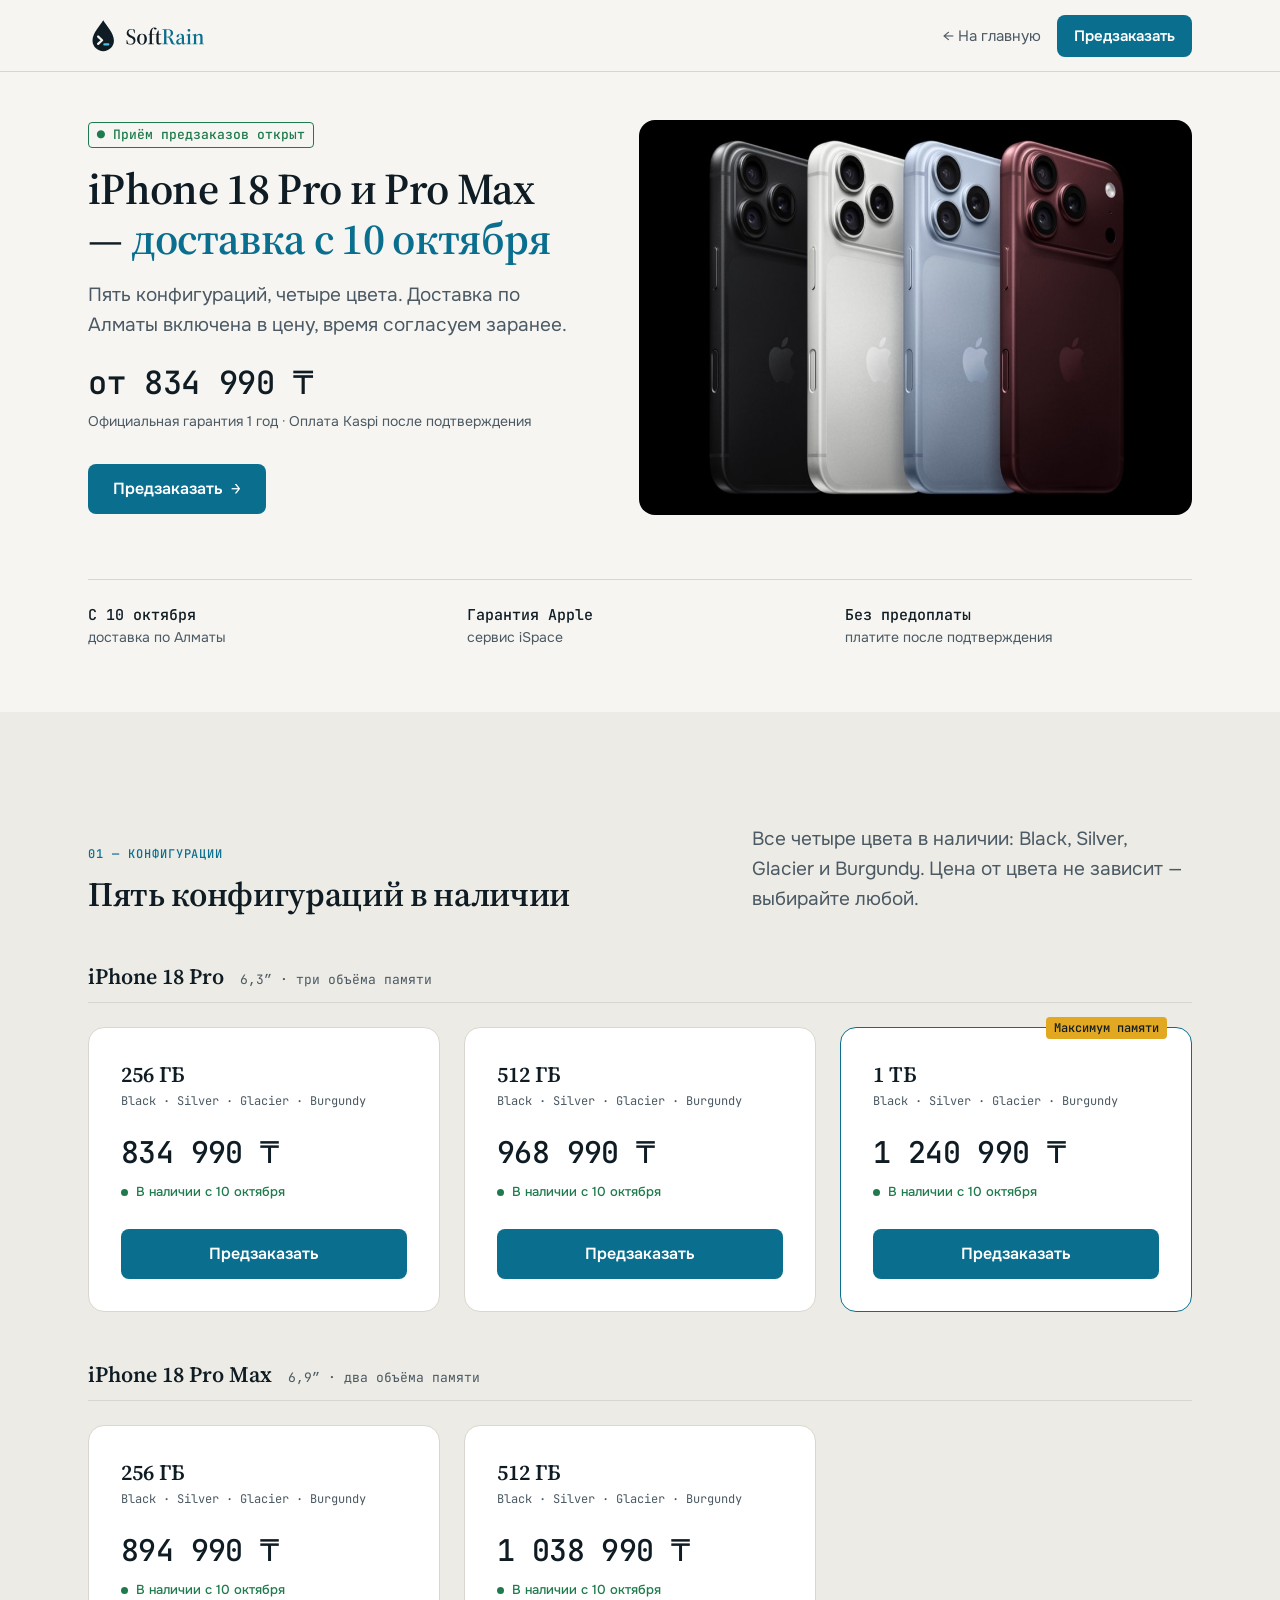
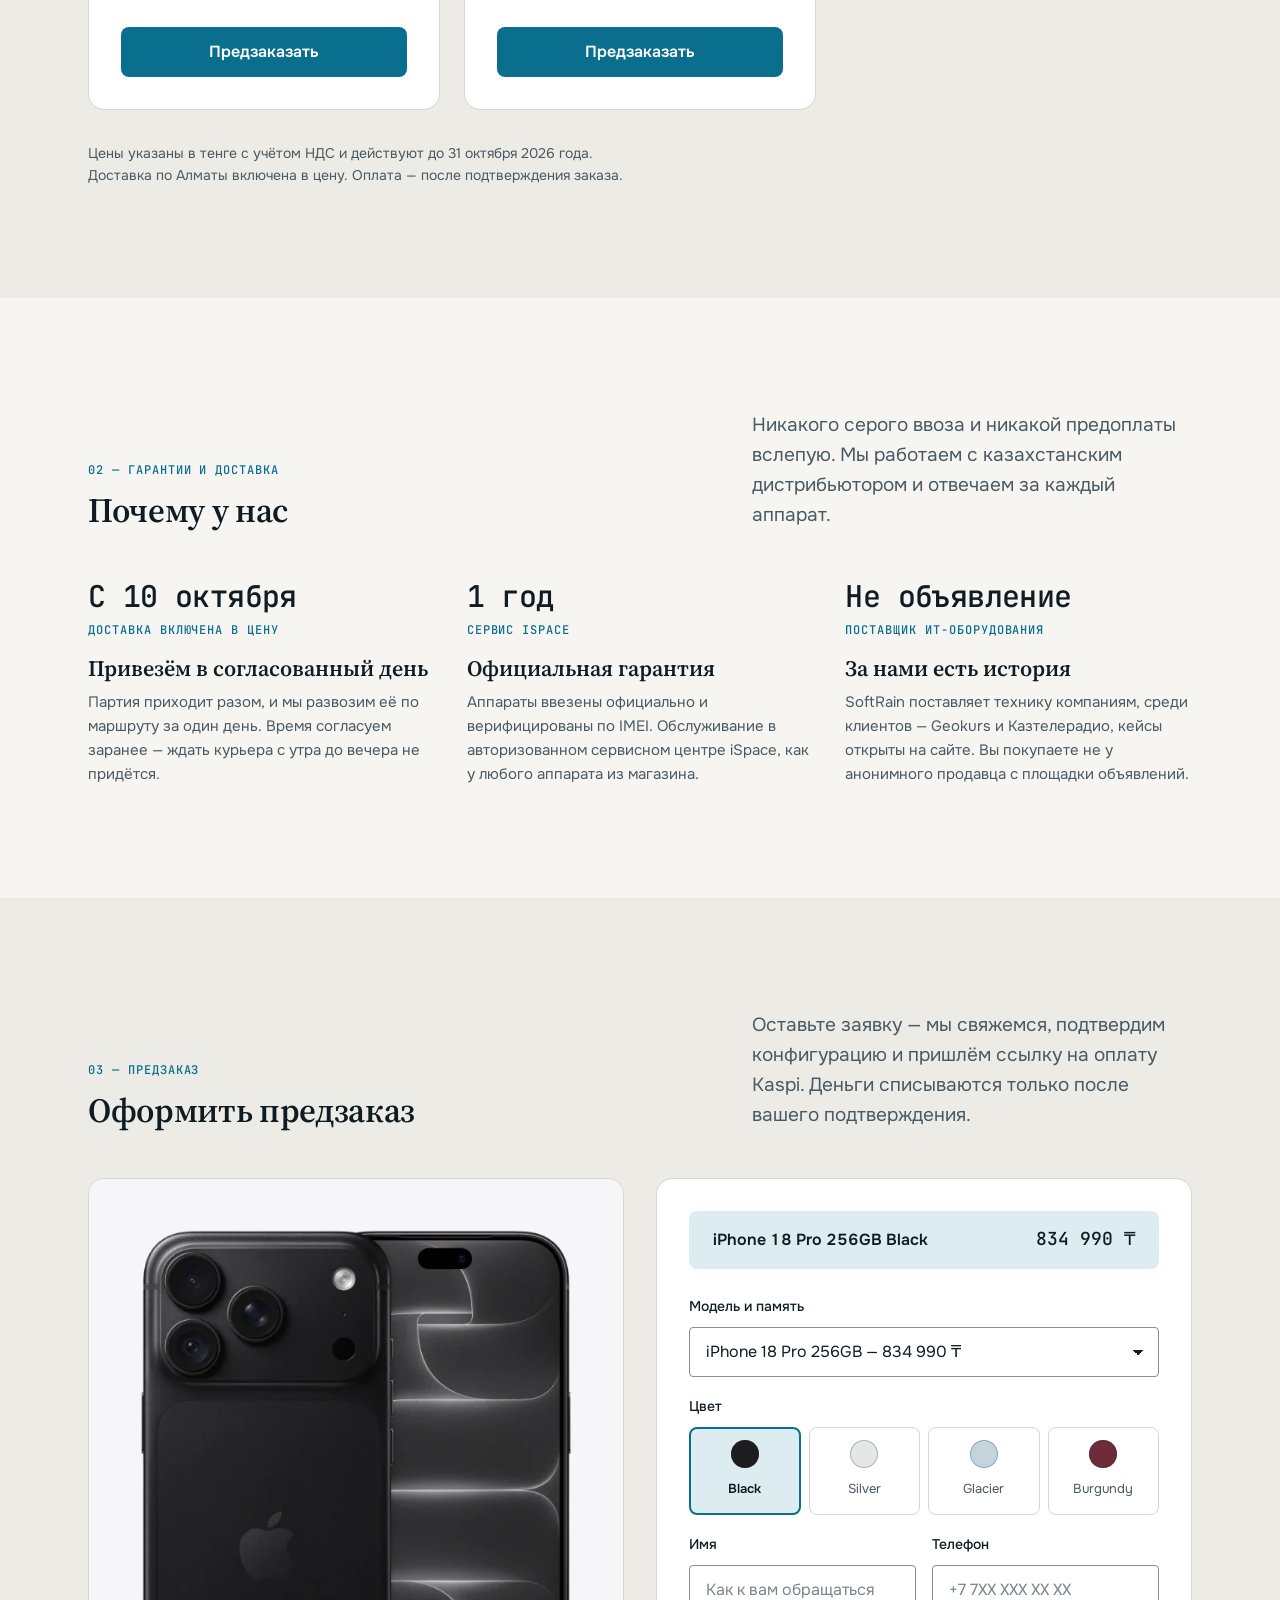
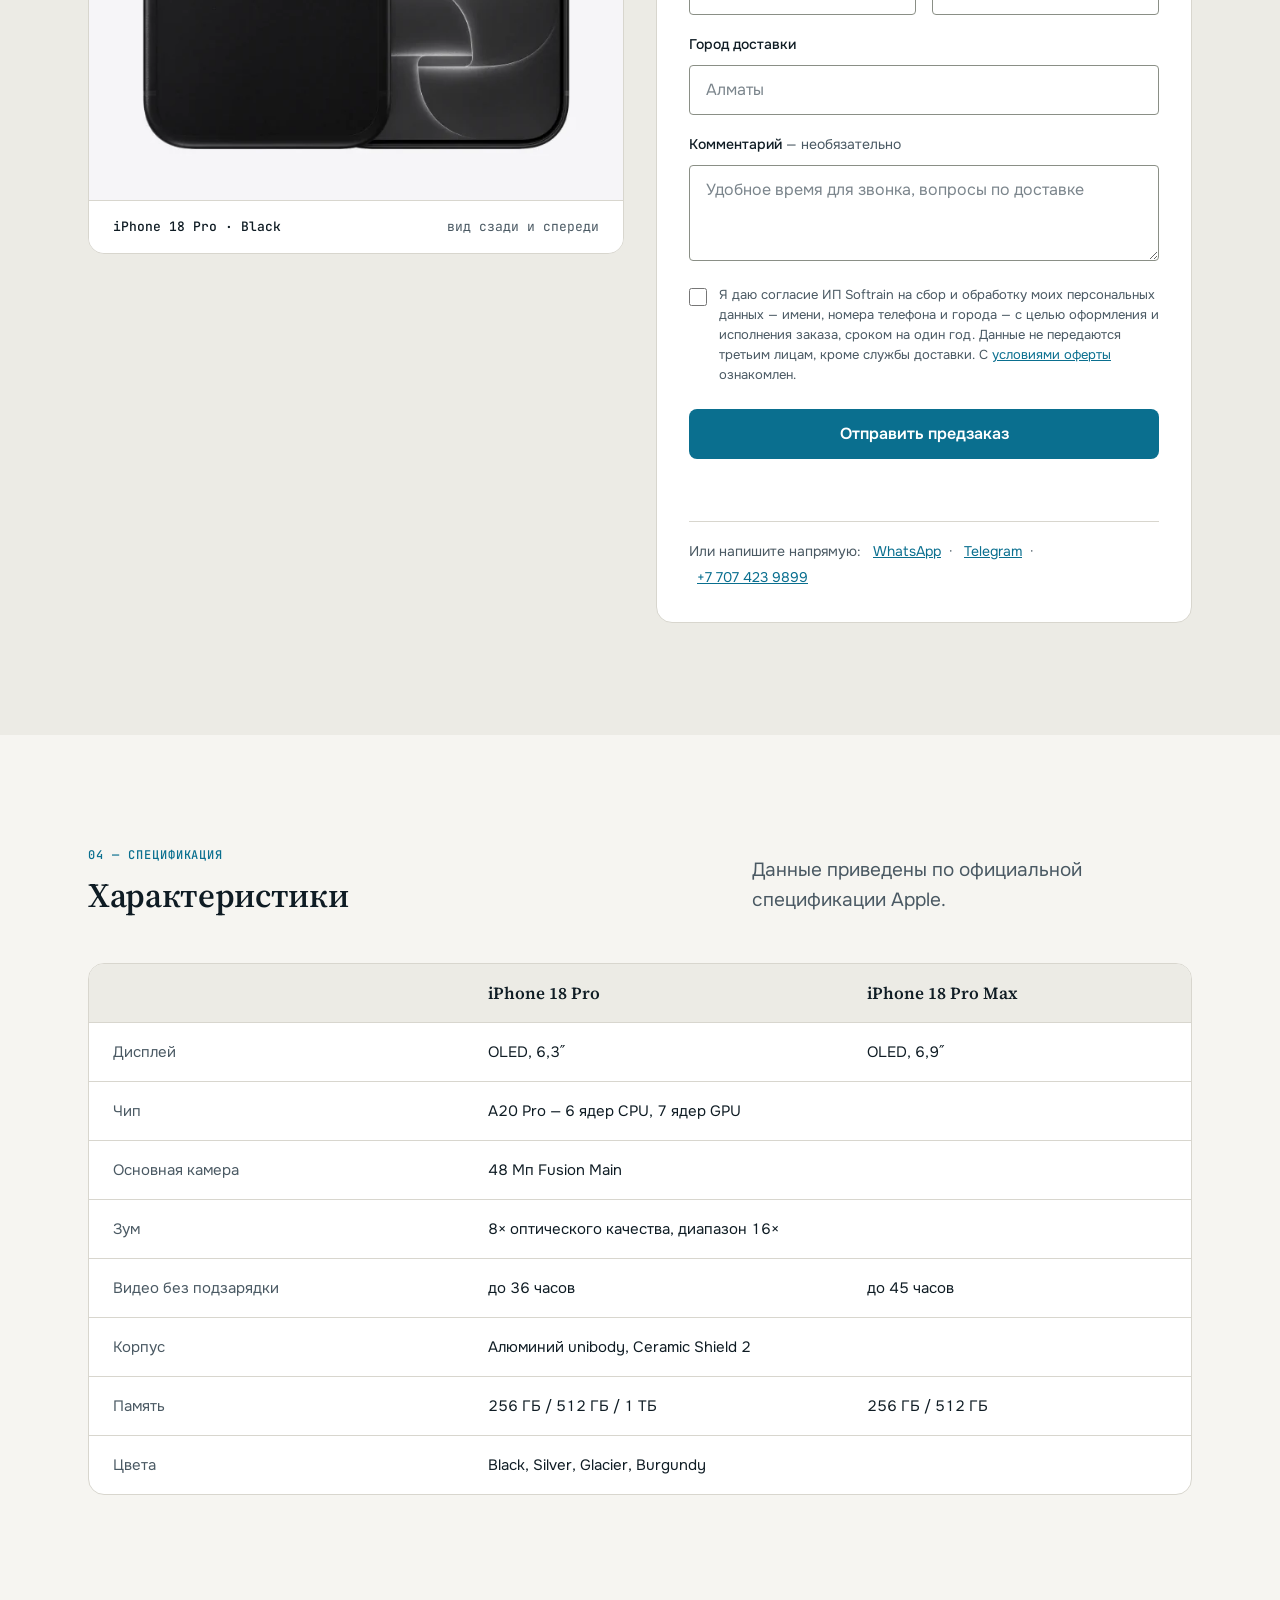
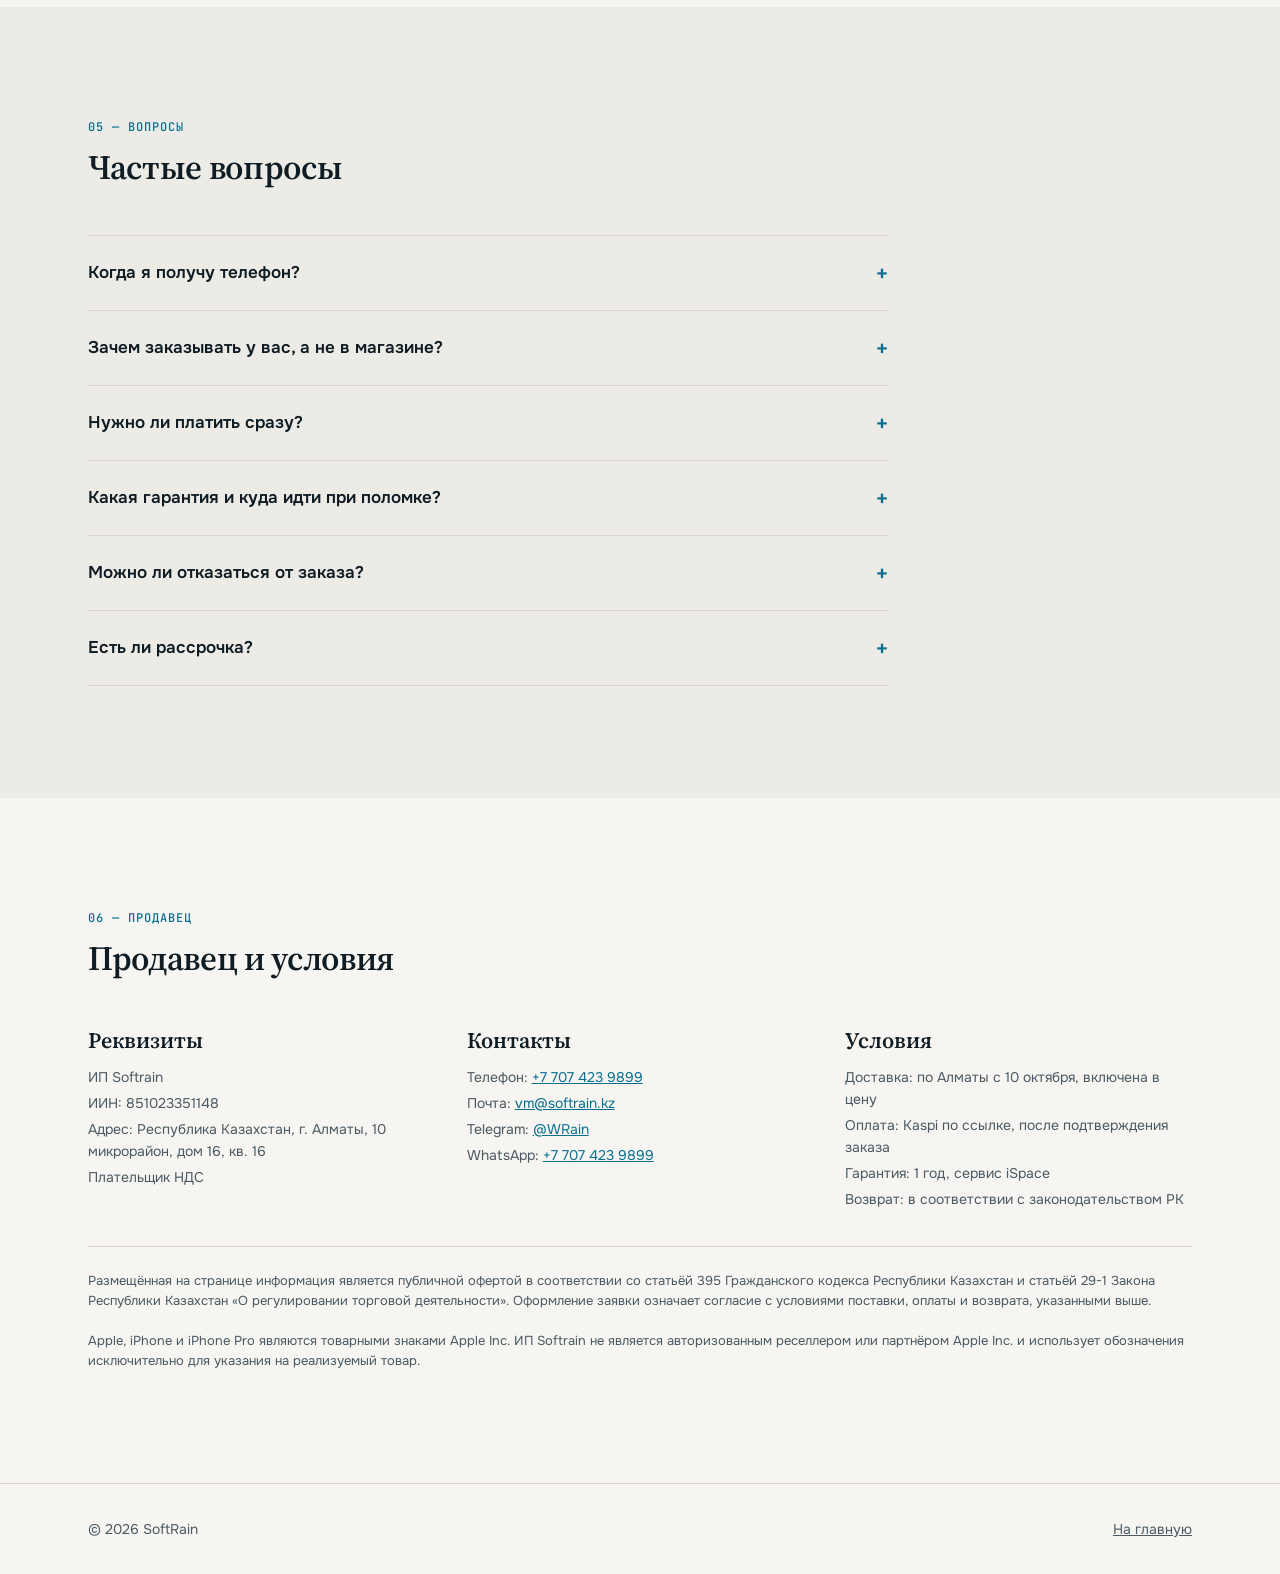
==== commit 8e2b210b: "Доставка iPhone: «с 10 октября» вместо «10–11 октября» Co-Authored-By: Claude Opus 5.5 <noreply@anth" ====
--- a/iphone-18-pro/index.html
+++ b/iphone-18-pro/index.html
@@ -7,14 +7,14 @@
   <link rel="apple-touch-icon" href="../assets/apple-touch-icon.png">
 
   <title>iPhone 18 Pro и Pro Max — предзаказ в Алматы от 834 990 ₸ | SoftRain</title>
-  <meta name="description" content="Предзаказ iPhone 18 Pro и iPhone 18 Pro Max в Алматы от 834 990 ₸. Пять конфигураций, четыре цвета, доставка 10–11 октября включена в цену, официальная гарантия 1 год.">
+  <meta name="description" content="Предзаказ iPhone 18 Pro и iPhone 18 Pro Max в Алматы от 834 990 ₸. Пять конфигураций, четыре цвета, доставка с 10 октября включена в цену, официальная гарантия 1 год.">
   <meta name="robots" content="index, follow">
   <link rel="canonical" href="https://softrain.kz/iphone-18-pro/">
 
   <meta property="og:type" content="website">
   <meta property="og:url" content="https://softrain.kz/iphone-18-pro/">
   <meta property="og:title" content="iPhone 18 Pro и Pro Max — предзаказ в Алматы от 834 990 ₸">
-  <meta property="og:description" content="Пять конфигураций, четыре цвета. Доставка 10–11 октября по Алматы включена в цену. Официальная гарантия 1 год, оплата Kaspi после подтверждения.">
+  <meta property="og:description" content="Пять конфигураций, четыре цвета. Доставка по Алматы с 10 октября включена в цену. Официальная гарантия 1 год, оплата Kaspi после подтверждения.">
   <meta property="og:image" content="https://softrain.kz/iphone-18-pro/img/lineup.jpg">
   <meta property="og:image:width" content="980">
   <meta property="og:image:height" content="700">
@@ -23,7 +23,7 @@
   <meta property="og:site_name" content="SoftRain">
   <meta name="twitter:card" content="summary_large_image">
   <meta name="twitter:title" content="iPhone 18 Pro и Pro Max — предзаказ в Алматы">
-  <meta name="twitter:description" content="Пять конфигураций, четыре цвета. Доставка 10–11 октября по Алматы включена в цену.">
+  <meta name="twitter:description" content="Пять конфигураций, четыре цвета. Доставка по Алматы с 10 октября включена в цену.">
   <meta name="twitter:image" content="https://softrain.kz/iphone-18-pro/img/lineup.jpg">
 
   <link rel="preconnect" href="https://fonts.googleapis.com">
@@ -286,7 +286,7 @@
     <div class="wrap">
       <div>
         <span class="tag tag--ok">● Приём предзаказов открыт</span>
-        <h1 class="h1">iPhone 18 Pro и Pro Max — <em>привезём 10–11 октября</em></h1>
+        <h1 class="h1">iPhone 18 Pro и Pro Max — <em>доставка с 10 октября</em></h1>
         <p class="lead">Пять конфигураций, четыре цвета. Доставка по Алматы включена в цену, время согласуем заранее.</p>
         <div class="hero-price">от 834 990 ₸</div>
         <p class="hero-price-note">Официальная гарантия 1 год · Оплата Kaspi после подтверждения</p>
@@ -296,7 +296,7 @@
         <img src="img/lineup.jpg" alt="iPhone 18 Pro в цветах Black, Silver, Glacier и Burgundy" width="980" height="700">
       </div>
       <div class="hero-facts">
-        <div class="hero-fact"><b>10–11 октября</b>доставка по Алматы</div>
+        <div class="hero-fact"><b>С 10 октября</b>доставка по Алматы</div>
         <div class="hero-fact"><b>Гарантия Apple</b>сервис iSpace</div>
         <div class="hero-fact"><b>Без предоплаты</b>платите после подтверждения</div>
       </div>
@@ -342,7 +342,7 @@
 
       <div class="grid-3">
         <div class="why-item">
-          <div class="why-figure">10–11 октября<small>доставка включена в цену</small></div>
+          <div class="why-figure">С 10 октября<small>доставка включена в цену</small></div>
           <h3 class="h3">Привезём в согласованный день</h3>
           <p>Партия приходит разом, и мы развозим её по маршруту за один день. Время согласуем заранее — ждать курьера с утра до вечера не придётся.</p>
         </div>
@@ -478,7 +478,7 @@
       <div class="faq">
         <div class="faq-item">
           <button class="faq-q">Когда я получу телефон? <span class="chev">+</span></button>
-          <div class="faq-a">Партия поступает 10 октября 2026 года, развозим 10 и 11 октября по Алматы. Точное время согласуем с вами заранее. Если сроки поставки сдвинутся, мы сообщим об этом сразу, а не в день доставки.</div>
+          <div class="faq-a">Партия поступает 10 октября 2026 года, доставку по Алматы начинаем с 10 октября. Точное время согласуем с вами заранее. Если сроки поставки сдвинутся, мы сообщим об этом сразу, а не в день доставки.</div>
         </div>
 
         <div class="faq-item">
@@ -535,7 +535,7 @@
         </div>
         <div>
           <h3 class="h3">Условия</h3>
-          <p>Доставка: 10–11 октября по Алматы, включена в цену</p>
+          <p>Доставка: по Алматы с 10 октября, включена в цену</p>
           <p>Оплата: Kaspi по ссылке, после подтверждения заказа</p>
           <p>Гарантия: 1 год, сервис iSpace</p>
           <p>Возврат: в соответствии с законодательством РК</p>
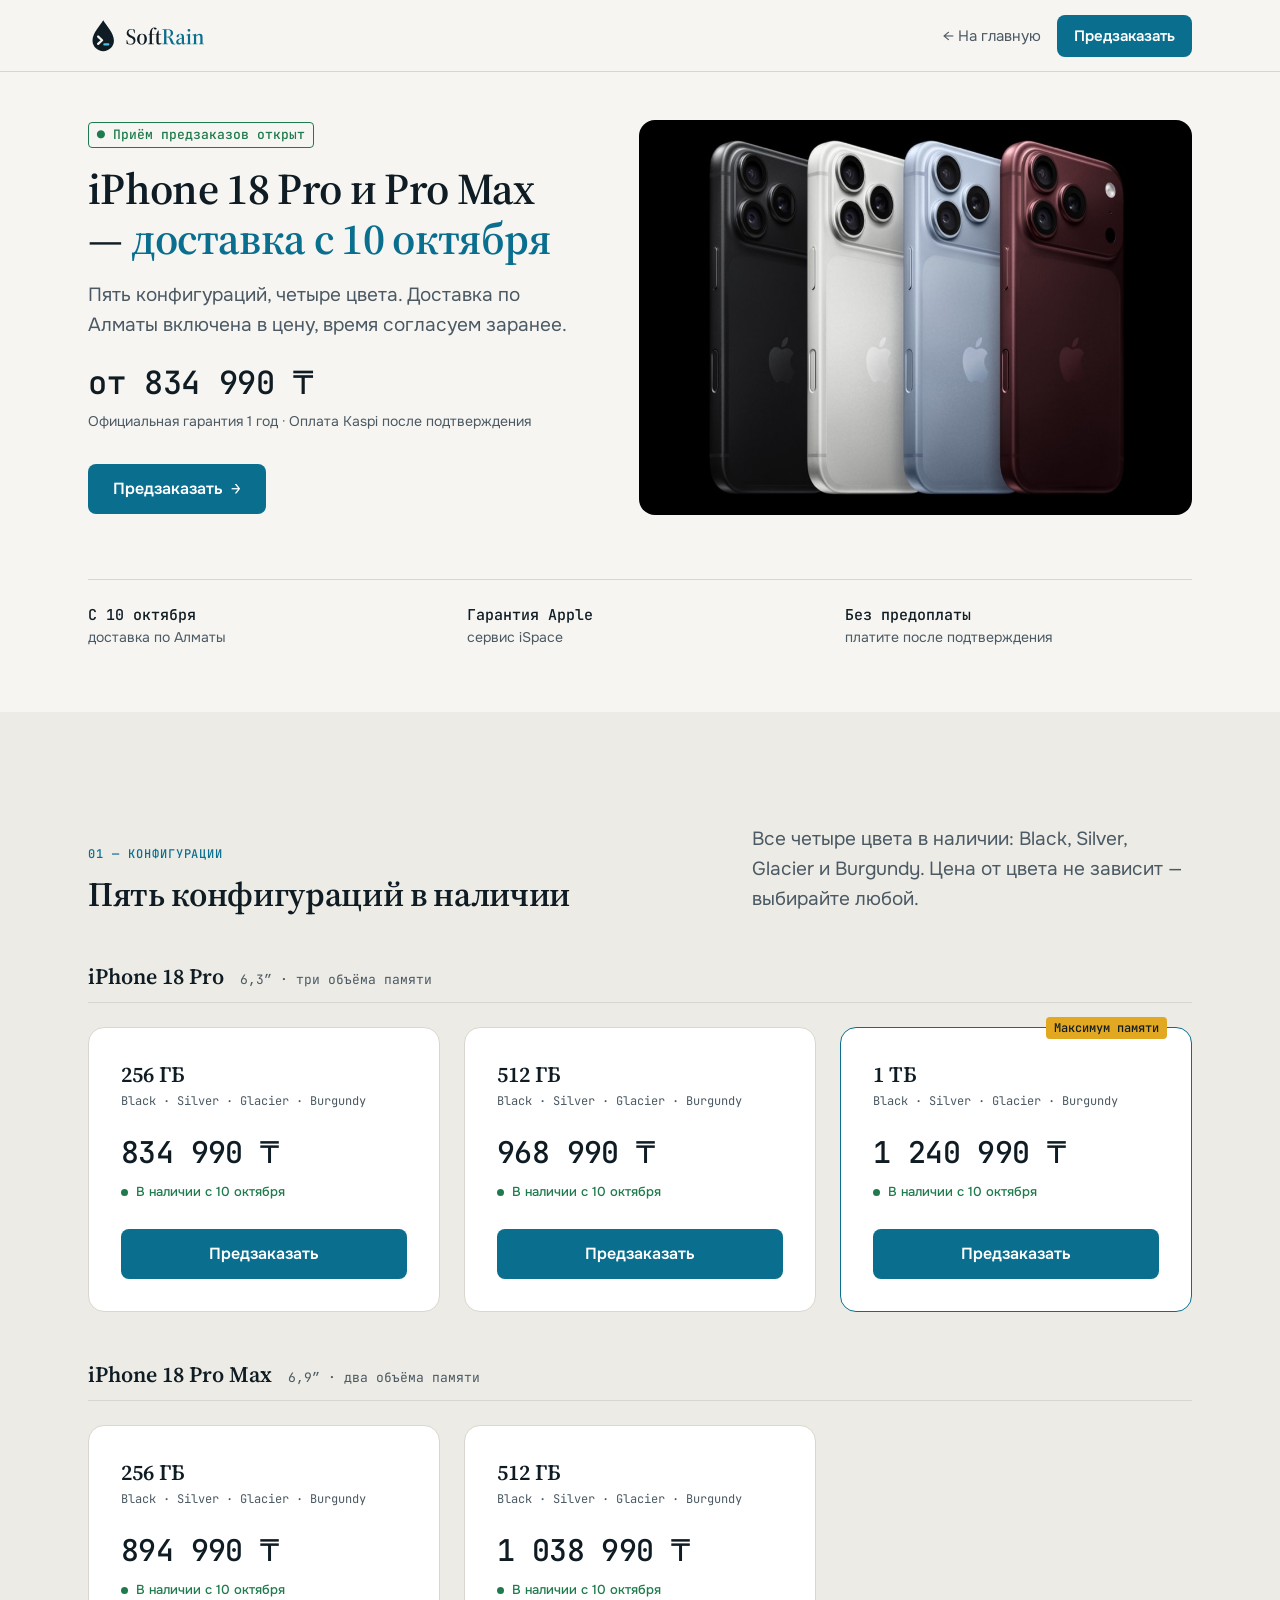
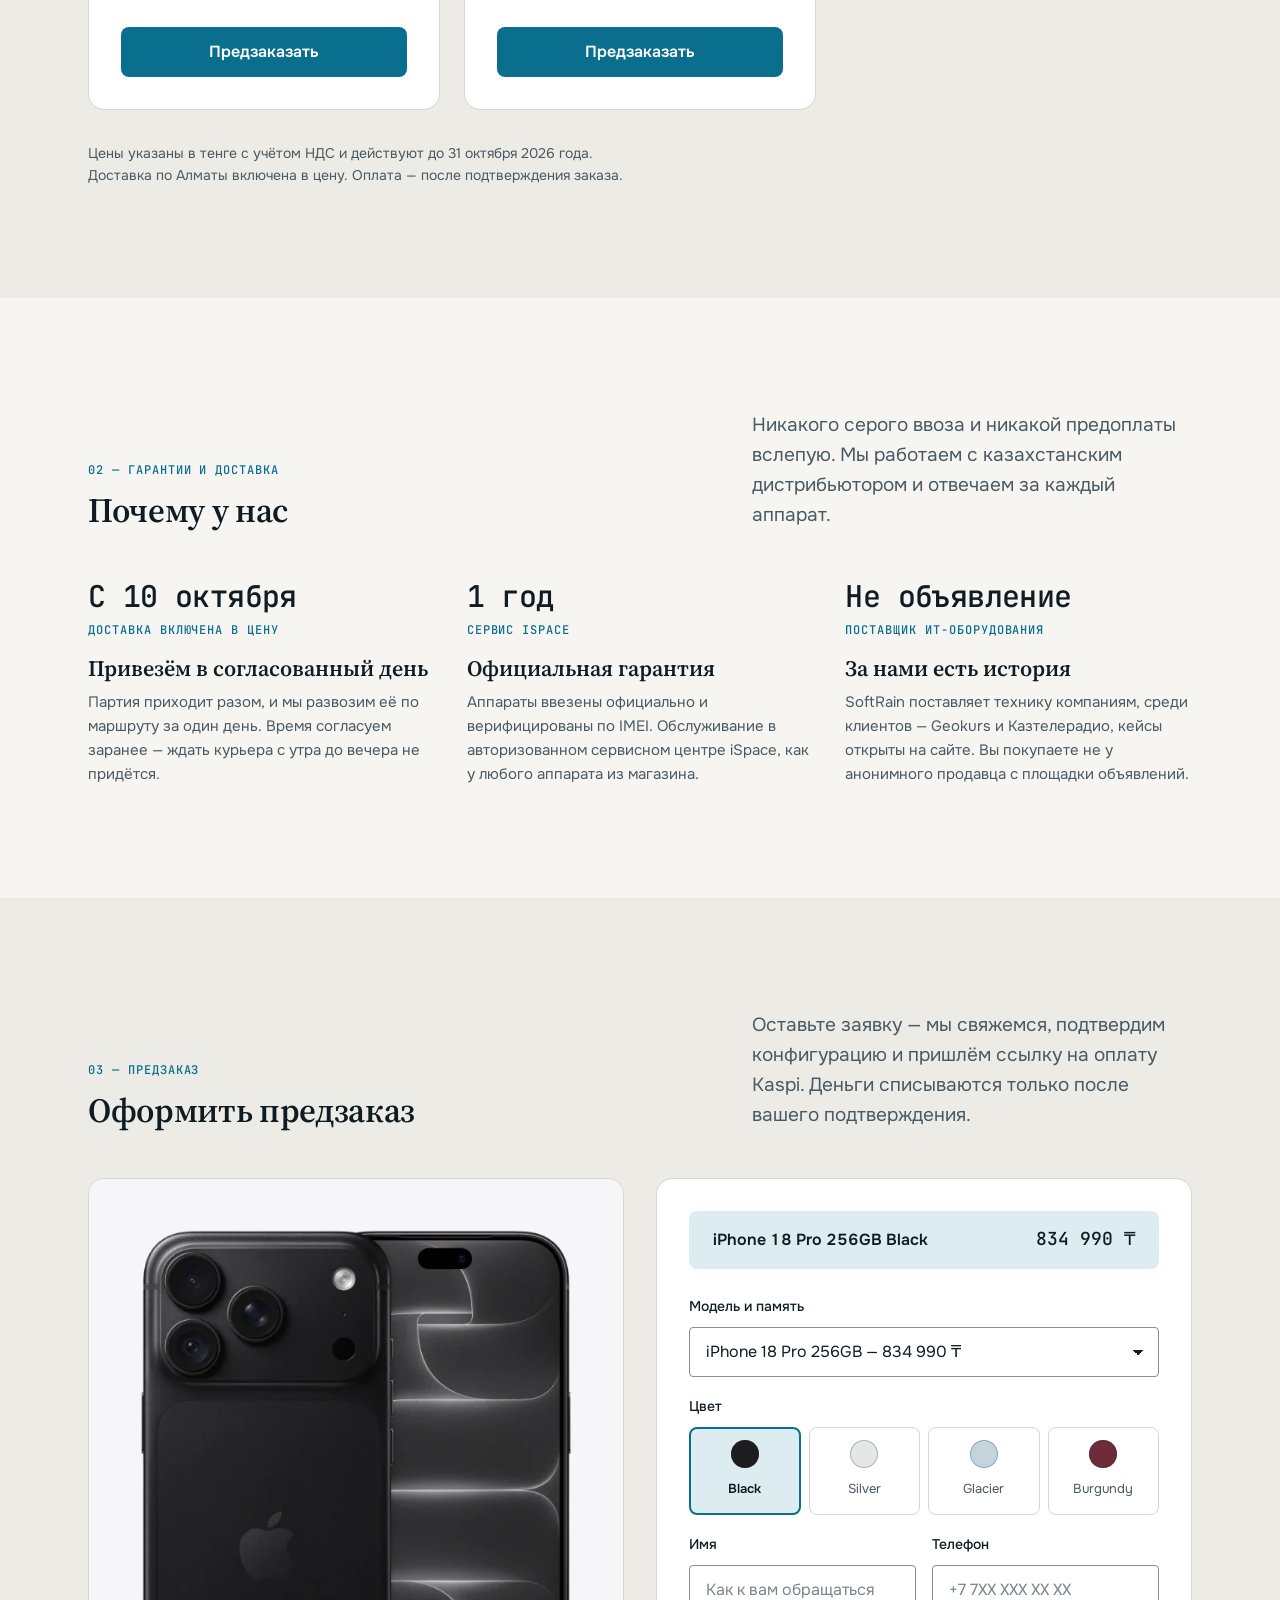
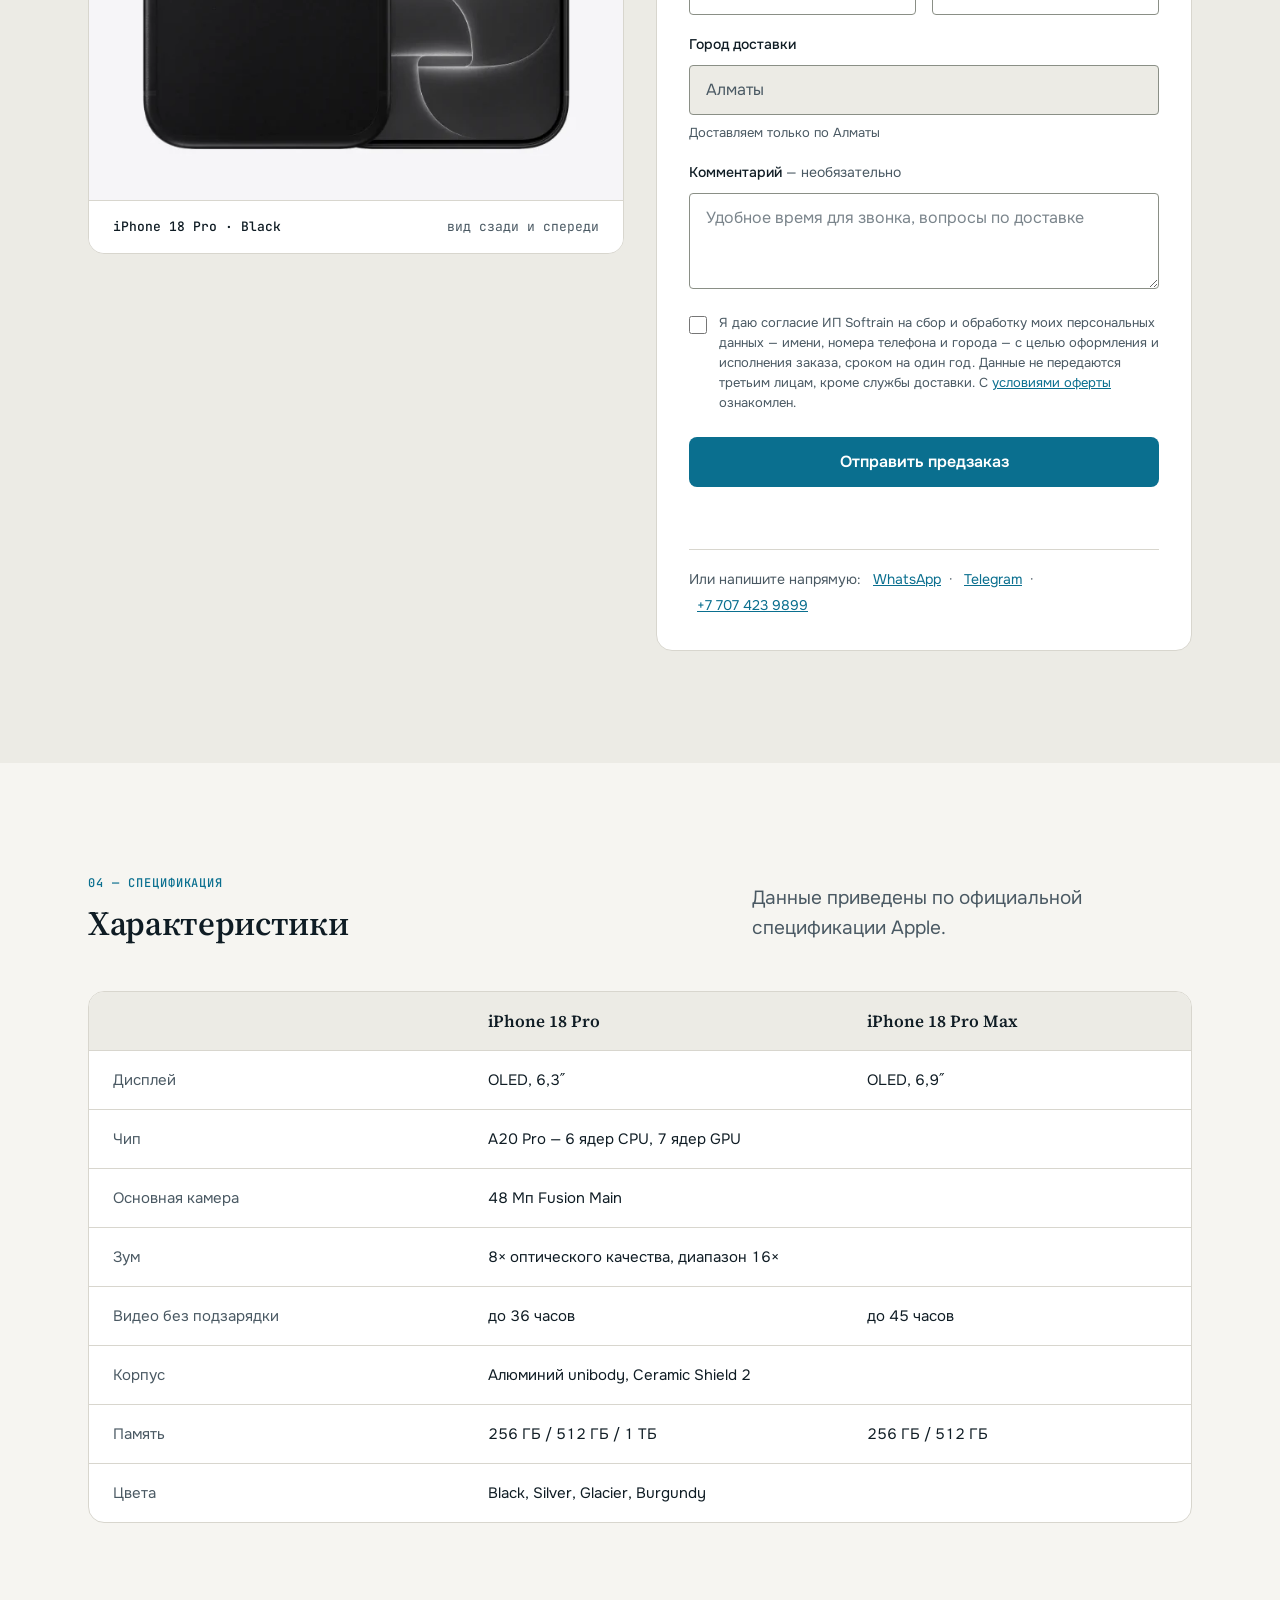
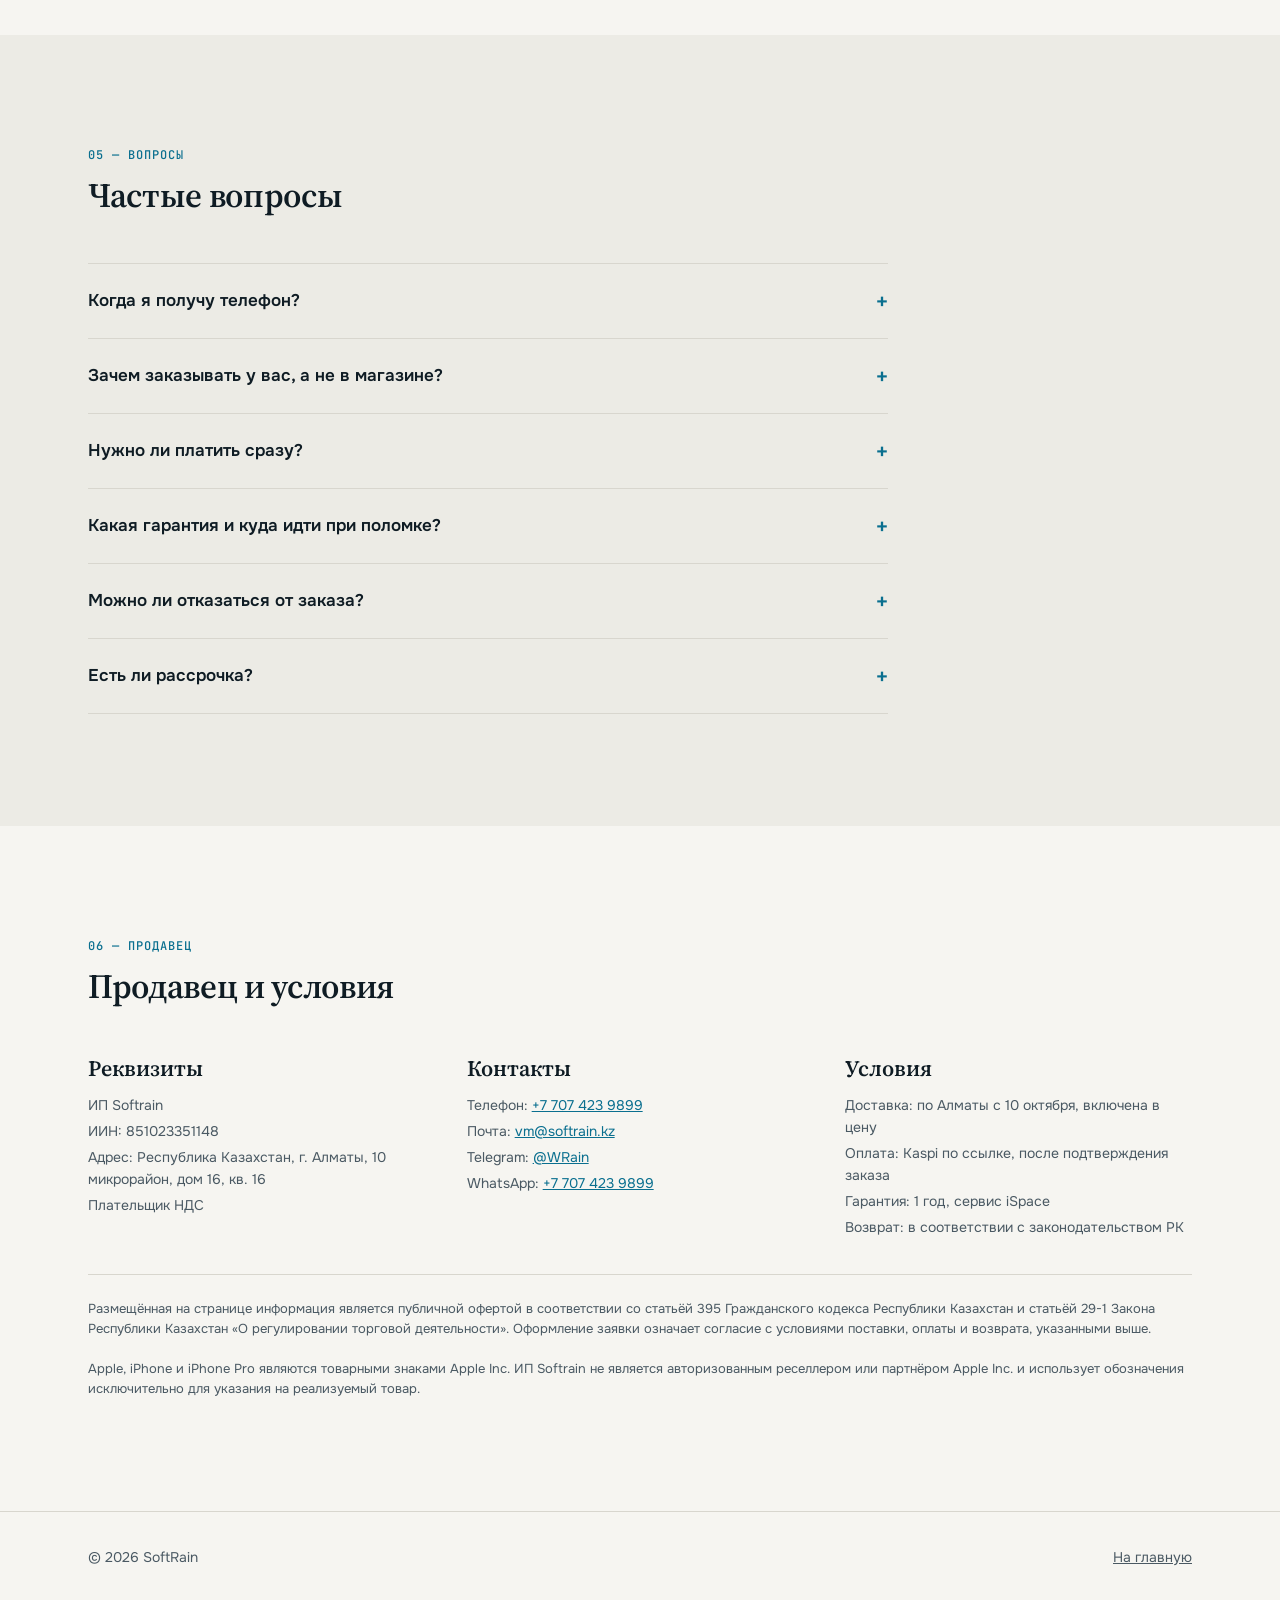
==== commit 2d998a4e: "Предзаказ iPhone: город доставки зафиксирован — только Алматы Co-Authored-By: Claude Opus 5.5 <norep" ====
--- a/iphone-18-pro/index.html
+++ b/iphone-18-pro/index.html
@@ -105,6 +105,7 @@
     .order-summary b { font-weight: 600; }
     .order-summary .sum-price { font: 500 18px/24px var(--font-mono); white-space: nowrap; }
     #orderForm .field { margin-bottom: var(--space-4); }
+    .input[readonly] { background: var(--surface-sunken); color: var(--ink-muted); cursor: default; }
     .field-row { display: grid; grid-template-columns: 1fr 1fr; gap: var(--space-4); }
     select.input { appearance: none; background-image: linear-gradient(45deg, transparent 50%, var(--ink) 50%), linear-gradient(135deg, var(--ink) 50%, transparent 50%);
       background-position: calc(100% - 20px) 50%, calc(100% - 15px) 50%; background-size: 5px 5px; background-repeat: no-repeat; padding-right: var(--space-12); }
@@ -406,7 +407,8 @@
 
             <div class="field">
               <label for="fCity">Город доставки</label>
-              <input class="input" type="text" id="fCity" name="city" placeholder="Алматы" required>
+              <input class="input" type="text" id="fCity" name="city" value="Алматы" readonly aria-describedby="fCityNote">
+              <span class="muted" id="fCityNote" style="font-size:13px;line-height:20px">Доставляем только по Алматы</span>
             </div>
 
             <div class="field">
@@ -751,7 +753,7 @@
       status.className = 'form-status';
       if (!data.name || !data.phone || !data.city) {
         status.className = 'form-status error';
-        status.textContent = 'Заполните имя, телефон и город.';
+        status.textContent = 'Заполните имя и телефон.';
         return;
       }
       if (!document.getElementById('fConsent').checked) {
